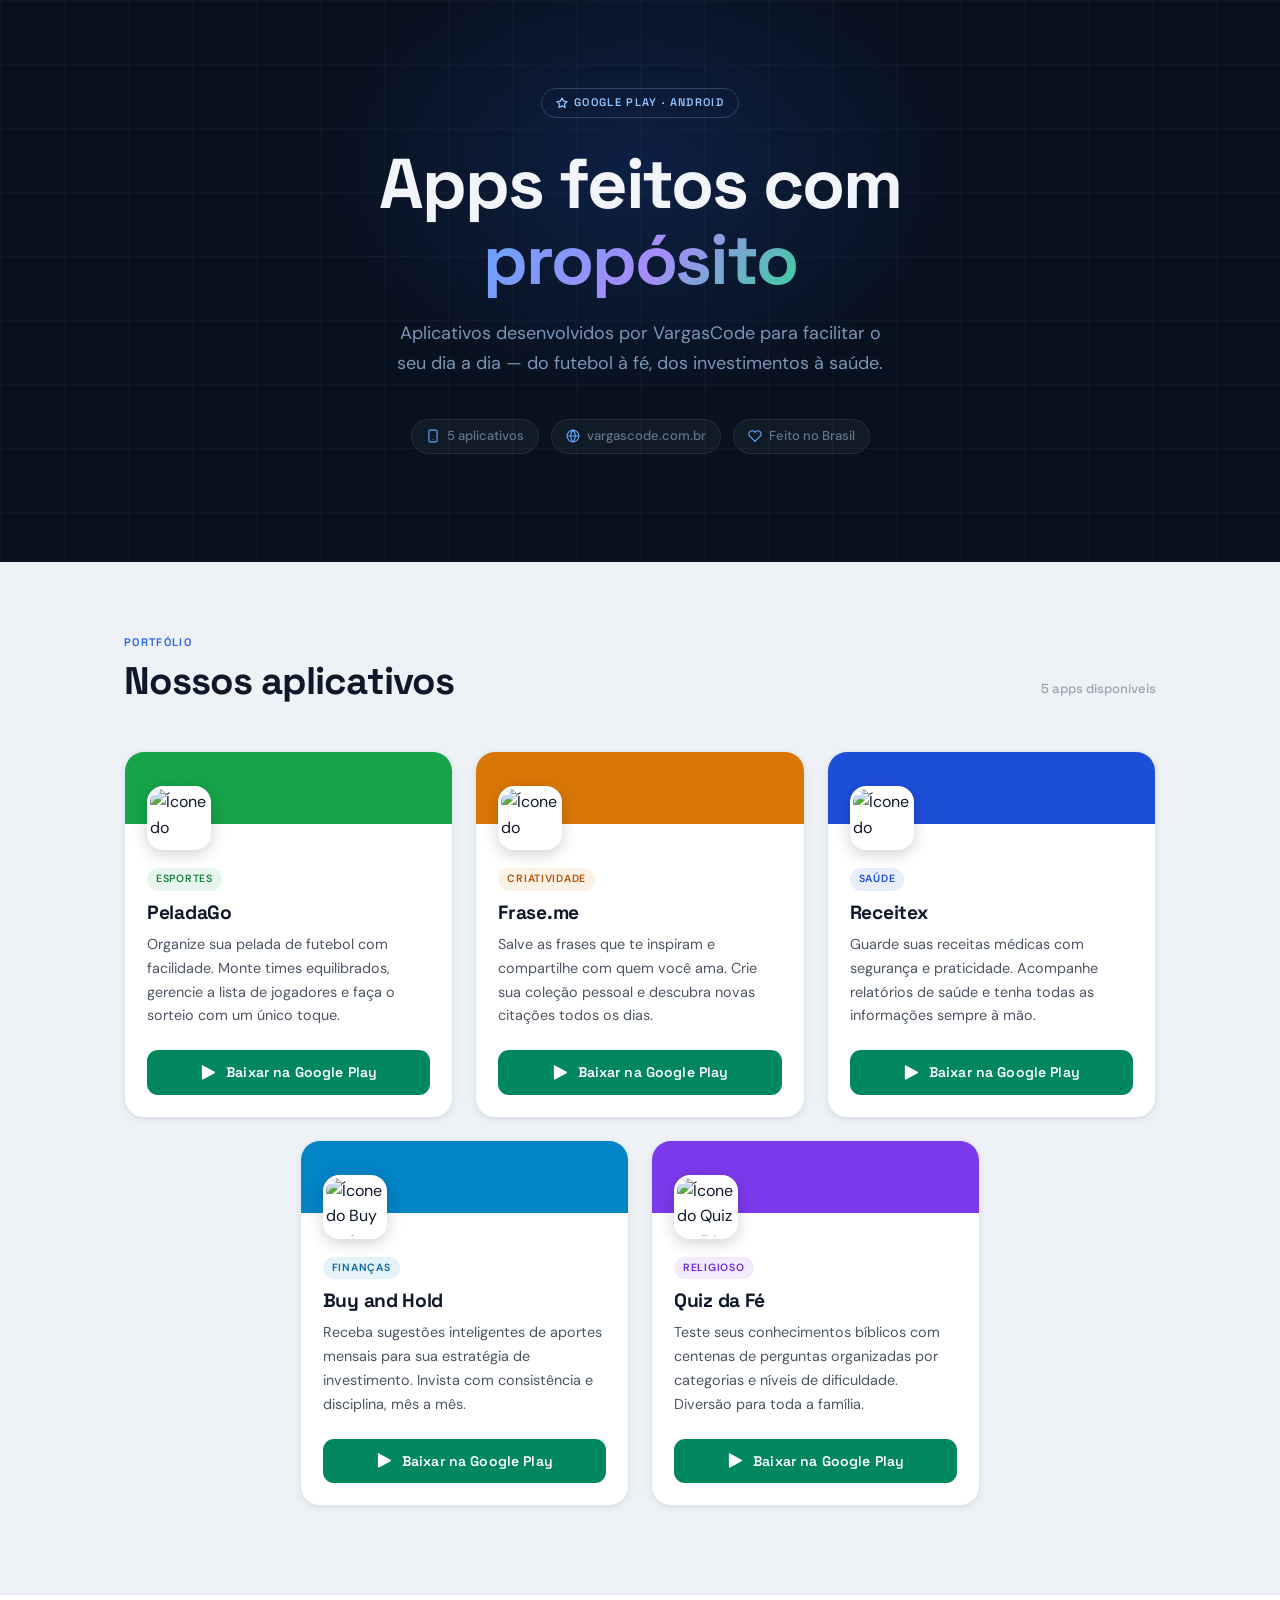
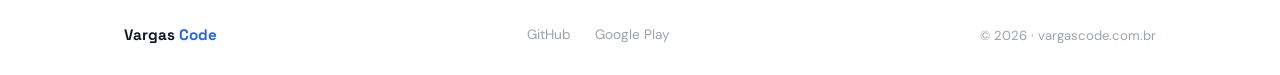
==== index.html @ 01c32068 "Add files via upload" ====
<!DOCTYPE html>
<html lang="pt-BR">
<head>
  <meta charset="UTF-8" />
  <meta name="viewport" content="width=device-width, initial-scale=1.0" />
  <meta name="description" content="Aplicativos desenvolvidos por VargasCode — PeladaGo, Frase.me, Receitex, Buy and Hold, Quiz da Fé. Baixe agora na Google Play." />
  <meta property="og:title" content="VargasCode · Apps para Android" />
  <meta property="og:description" content="Aplicativos feitos com propósito. Do futebol à fé." />
  <meta property="og:url" content="https://vargascode.com.br" />
  <title>VargasCode · Aplicativos para Android</title>

  <link rel="preconnect" href="https://fonts.googleapis.com" />
  <link rel="preconnect" href="https://fonts.gstatic.com" crossorigin />
  <link href="https://fonts.googleapis.com/css2?family=Space+Grotesk:wght@400;500;600;700&family=DM+Sans:ital,opsz,wght@0,9..40,300;0,9..40,400;0,9..40,500;1,9..40,400&display=swap" rel="stylesheet" />

  <style>
    /* ─────────────────────────────────────────
       DESIGN TOKENS
    ───────────────────────────────────────── */
    :root {
      /* Surfaces */
      --color-bg:       #EEF2F7;
      --color-surface:  #FFFFFF;
      --color-hero:     #08111F;
      --color-hero-alt: #0E1E36;

      /* Text */
      --color-text:     #0F172A;
      --color-text-2:   #4B5563;
      --color-text-3:   #9CA3AF;
      --color-hero-text:#F1F5F9;
      --color-hero-dim: #7A96B8;

      /* Brand */
      --color-accent:   #2563EB;
      --color-border:   #E2E8F0;
      --color-play:     #01875F;
      --color-play-hover:#016B4C;

      /* Per-app accents */
      --app-peladago:   #16A34A;
      --app-fraseme:    #D97706;
      --app-receitex:   #1D4ED8;
      --app-buyandhold: #0284C7;
      --app-quizdafe:   #7C3AED;

      /* Elevation */
      --shadow-sm:  0 1px 2px rgba(0,0,0,.05);
      --shadow-md:  0 2px 8px rgba(0,0,0,.06), 0 1px 2px rgba(0,0,0,.04);
      --shadow-lg:  0 8px 32px rgba(0,0,0,.10), 0 2px 8px rgba(0,0,0,.06);
      --shadow-xl:  0 16px 48px rgba(0,0,0,.14), 0 4px 12px rgba(0,0,0,.08);

      /* Layout */
      --max-width: 1080px;
      --card-radius: 20px;
    }

    /* ─────────────────────────────────────────
       RESET
    ───────────────────────────────────────── */
    *, *::before, *::after { box-sizing: border-box; margin: 0; padding: 0; }
    html { scroll-behavior: smooth; }
    img  { display: block; max-width: 100%; }
    a    { color: inherit; text-decoration: none; }
    ul   { list-style: none; }

    /* ─────────────────────────────────────────
       BASE
    ───────────────────────────────────────── */
    body {
      font-family: 'DM Sans', sans-serif;
      font-size: 16px;
      line-height: 1.6;
      background: var(--color-bg);
      color: var(--color-text);
      -webkit-font-smoothing: antialiased;
    }

    /* ─────────────────────────────────────────
       HERO
    ───────────────────────────────────────── */
    .hero {
      background: var(--color-hero);
      position: relative;
      overflow: hidden;
      padding: 88px 24px 108px;
      text-align: center;
    }

    /* Grid texture */
    .hero::before {
      content: '';
      position: absolute;
      inset: 0;
      background-image:
        linear-gradient(rgba(255,255,255,.028) 1px, transparent 1px),
        linear-gradient(90deg, rgba(255,255,255,.028) 1px, transparent 1px);
      background-size: 64px 64px;
      pointer-events: none;
    }

    /* Radial glow */
    .hero::after {
      content: '';
      position: absolute;
      top: -80px;
      left: 50%;
      transform: translateX(-50%);
      width: 700px;
      height: 500px;
      background: radial-gradient(ellipse, rgba(37,99,235,.18) 0%, transparent 65%);
      pointer-events: none;
    }

    .hero__inner {
      position: relative;
      z-index: 1;
      max-width: 680px;
      margin: 0 auto;
    }

    .hero__badge {
      display: inline-flex;
      align-items: center;
      gap: 6px;
      font-family: 'Space Grotesk', sans-serif;
      font-size: 11px;
      font-weight: 600;
      letter-spacing: .12em;
      text-transform: uppercase;
      color: #93C5FD;
      border: 1px solid rgba(147,197,253,.25);
      border-radius: 100px;
      padding: 5px 14px;
      margin-bottom: 28px;

      opacity: 0;
      animation: heroUp .55s cubic-bezier(.16,1,.3,1) .05s both;
    }

    .hero__title {
      font-family: 'Space Grotesk', sans-serif;
      font-size: clamp(2.6rem, 6vw, 4.4rem);
      font-weight: 700;
      color: var(--color-hero-text);
      line-height: 1.08;
      letter-spacing: -.03em;
      margin-bottom: 20px;

      opacity: 0;
      animation: heroUp .55s cubic-bezier(.16,1,.3,1) .15s both;
    }

    .hero__title em {
      font-style: normal;
      background: linear-gradient(130deg, #60A5FA 0%, #A78BFA 55%, #34D399 100%);
      -webkit-background-clip: text;
      -webkit-text-fill-color: transparent;
      background-clip: text;
    }

    .hero__sub {
      font-size: clamp(.95rem, 2vw, 1.125rem);
      font-weight: 400;
      color: var(--color-hero-dim);
      max-width: 500px;
      margin: 0 auto 40px;
      line-height: 1.7;

      opacity: 0;
      animation: heroUp .55s cubic-bezier(.16,1,.3,1) .25s both;
    }

    .hero__pills {
      display: flex;
      align-items: center;
      justify-content: center;
      gap: 12px;
      flex-wrap: wrap;

      opacity: 0;
      animation: heroUp .55s cubic-bezier(.16,1,.3,1) .35s both;
    }

    .hero__pill {
      display: flex;
      align-items: center;
      gap: 7px;
      font-size: 13px;
      font-weight: 500;
      color: #64748B;
      background: rgba(255,255,255,.04);
      border: 1px solid rgba(255,255,255,.08);
      border-radius: 100px;
      padding: 6px 14px;
    }

    .hero__pill svg {
      width: 14px;
      height: 14px;
      color: #60A5FA;
      flex-shrink: 0;
    }

    /* ─────────────────────────────────────────
       MAIN
    ───────────────────────────────────────── */
    .main {
      max-width: var(--max-width);
      margin: 0 auto;
      padding: 72px 24px 88px;
    }

    /* ─────────────────────────────────────────
       SECTION HEADER
    ───────────────────────────────────────── */
    .section-hd {
      display: flex;
      align-items: flex-end;
      justify-content: space-between;
      gap: 12px;
      margin-bottom: 48px;
      flex-wrap: wrap;
    }

    .section-hd__eyebrow {
      font-family: 'Space Grotesk', sans-serif;
      font-size: 11px;
      font-weight: 600;
      letter-spacing: .12em;
      text-transform: uppercase;
      color: var(--color-accent);
      margin-bottom: 8px;
    }

    .section-hd__title {
      font-family: 'Space Grotesk', sans-serif;
      font-size: clamp(1.75rem, 4vw, 2.4rem);
      font-weight: 700;
      letter-spacing: -.025em;
      color: var(--color-text);
      line-height: 1.15;
    }

    .section-hd__count {
      font-family: 'Space Grotesk', sans-serif;
      font-size: 13px;
      font-weight: 500;
      color: var(--color-text-3);
      white-space: nowrap;
      padding-bottom: 4px;
    }

    /* ─────────────────────────────────────────
       APPS GRID — 6-col trick for centered row
    ───────────────────────────────────────── */
    .apps-grid {
      display: grid;
      grid-template-columns: repeat(6, 1fr);
      gap: 22px;
    }

    .app-card {
      grid-column: span 2;
    }

    /* Center 4th and 5th cards in the second row */
    .app-card:nth-child(4) { grid-column: 2 / span 2; }
    .app-card:nth-child(5) { grid-column: 4 / span 2; }

    /* ─────────────────────────────────────────
       APP CARD
    ───────────────────────────────────────── */
    .app-card {
      background: var(--color-surface);
      border-radius: var(--card-radius);
      border: 1px solid var(--color-border);
      box-shadow: var(--shadow-md);
      overflow: hidden;
      display: flex;
      flex-direction: column;

      /* Scroll reveal — initial state */
      opacity: 0;
      transform: translateY(28px);
      transition: opacity .5s ease, transform .5s ease, box-shadow .25s ease;
    }

    .app-card.is-visible {
      opacity: 1;
      transform: translateY(0);
    }

    .app-card:hover {
      transform: translateY(-6px);
      box-shadow: var(--shadow-xl);
    }

    /* ── Card color band ── */
    .card__band {
      height: 72px;
      position: relative;
      flex-shrink: 0;
    }

    .app-card[data-app="peladago"]   .card__band { background: var(--app-peladago); }
    .app-card[data-app="fraseme"]    .card__band { background: var(--app-fraseme); }
    .app-card[data-app="receitex"]   .card__band { background: var(--app-receitex); }
    .app-card[data-app="buyandhold"] .card__band { background: var(--app-buyandhold); }
    .app-card[data-app="quizdafe"]   .card__band { background: var(--app-quizdafe); }

    /* ── Logo floating on band ── */
    .card__logo {
      position: absolute;
      bottom: -26px;
      left: 22px;
      width: 64px;
      height: 64px;
      border-radius: 16px;
      background: var(--color-surface);
      border: 3px solid var(--color-surface);
      box-shadow: 0 4px 16px rgba(0,0,0,.18);
      overflow: hidden;
    }

    .card__logo img {
      width: 100%;
      height: 100%;
      object-fit: cover;
    }

    /* ── Card body ── */
    .card__body {
      padding: 44px 22px 22px;
      display: flex;
      flex-direction: column;
      flex: 1;
    }

    /* ── Category tag ── */
    .card__tag {
      display: inline-block;
      font-size: 10.5px;
      font-weight: 600;
      letter-spacing: .07em;
      text-transform: uppercase;
      padding: 3px 9px;
      border-radius: 100px;
      margin-bottom: 10px;
      width: fit-content;
    }

    .app-card[data-app="peladago"]   .card__tag { background: rgba(22,163,74,.1);  color: #15803D; }
    .app-card[data-app="fraseme"]    .card__tag { background: rgba(217,119,6,.1);  color: #B45309; }
    .app-card[data-app="receitex"]   .card__tag { background: rgba(29,78,216,.1);  color: #1D4ED8; }
    .app-card[data-app="buyandhold"] .card__tag { background: rgba(2,132,199,.1);  color: #0369A1; }
    .app-card[data-app="quizdafe"]   .card__tag { background: rgba(124,58,237,.1); color: #6D28D9; }

    /* ── Card name ── */
    .card__name {
      font-family: 'Space Grotesk', sans-serif;
      font-size: 1.2rem;
      font-weight: 700;
      letter-spacing: -.015em;
      color: var(--color-text);
      margin-bottom: 8px;
      line-height: 1.25;
    }

    /* ── Card description ── */
    .card__desc {
      font-size: .9rem;
      color: var(--color-text-2);
      line-height: 1.65;
      flex: 1;
      margin-bottom: 22px;
    }

    /* ── Google Play button ── */
    .btn-play {
      display: inline-flex;
      align-items: center;
      justify-content: center;
      gap: 9px;
      background: var(--color-play);
      color: #fff;
      font-family: 'Space Grotesk', sans-serif;
      font-size: .875rem;
      font-weight: 600;
      letter-spacing: .01em;
      padding: 11px 18px;
      border-radius: 11px;
      border: none;
      cursor: pointer;
      transition: background .2s ease, transform .2s ease, box-shadow .2s ease;
      width: 100%;
      text-align: center;
    }

    .btn-play:hover {
      background: var(--color-play-hover);
      transform: translateY(-1px);
      box-shadow: 0 4px 14px rgba(1,135,95,.4);
    }

    .btn-play__icon {
      width: 17px;
      height: 17px;
      flex-shrink: 0;
    }

    /* ─────────────────────────────────────────
       FOOTER
    ───────────────────────────────────────── */
    .footer {
      border-top: 1px solid var(--color-border);
      background: var(--color-surface);
    }

    .footer__inner {
      max-width: var(--max-width);
      margin: 0 auto;
      padding: 28px 24px;
      display: flex;
      align-items: center;
      justify-content: space-between;
      gap: 16px;
      flex-wrap: wrap;
    }

    .footer__brand {
      font-family: 'Space Grotesk', sans-serif;
      font-size: .95rem;
      font-weight: 700;
      color: var(--color-text);
      display: flex;
      align-items: center;
      gap: 4px;
    }

    .footer__brand span { color: var(--color-accent); }

    .footer__links {
      display: flex;
      align-items: center;
      gap: 24px;
      flex-wrap: wrap;
    }

    .footer__link {
      font-size: .85rem;
      color: var(--color-text-3);
      transition: color .2s ease;
    }

    .footer__link:hover { color: var(--color-text-2); }

    .footer__copy {
      font-size: .82rem;
      color: var(--color-text-3);
    }

    /* ─────────────────────────────────────────
       ANIMATIONS
    ───────────────────────────────────────── */
    @keyframes heroUp {
      from { opacity: 0; transform: translateY(20px); }
      to   { opacity: 1; transform: translateY(0); }
    }

    /* ─────────────────────────────────────────
       RESPONSIVE
    ───────────────────────────────────────── */
    @media (max-width: 860px) {
      .apps-grid {
        grid-template-columns: repeat(2, 1fr);
      }
      .app-card,
      .app-card:nth-child(4),
      .app-card:nth-child(5) {
        grid-column: span 1;
      }
      .app-card:nth-child(5) {
        grid-column: 1 / span 2;
        max-width: calc(50% - 11px);
        justify-self: center;
      }
    }

    @media (max-width: 540px) {
      .apps-grid {
        grid-template-columns: 1fr;
      }
      .app-card,
      .app-card:nth-child(4),
      .app-card:nth-child(5) {
        grid-column: 1 / -1;
        max-width: 100%;
      }
      .hero {
        padding: 64px 20px 84px;
      }
      .section-hd {
        flex-direction: column;
        align-items: flex-start;
      }
    }

    /* ─────────────────────────────────────────
       REDUCED MOTION
    ───────────────────────────────────────── */
    @media (prefers-reduced-motion: reduce) {
      .hero__badge,
      .hero__title,
      .hero__sub,
      .hero__pills { animation: none; opacity: 1; }
      .app-card { opacity: 1; transform: none; transition: box-shadow .2s ease; }
    }
  </style>
</head>
<body>

  <!-- ═══════════════════════════════════════
       HERO
  ═══════════════════════════════════════ -->
  <header class="hero" role="banner">
    <div class="hero__inner">

      <div class="hero__badge">
        <svg width="12" height="12" viewBox="0 0 24 24" fill="none" stroke="currentColor" stroke-width="2.5" stroke-linecap="round" stroke-linejoin="round" aria-hidden="true">
          <polygon points="12 2 15.09 8.26 22 9.27 17 14.14 18.18 21.02 12 17.77 5.82 21.02 7 14.14 2 9.27 8.91 8.26 12 2"/>
        </svg>
        Google Play · Android
      </div>

      <h1 class="hero__title">
        Apps feitos com<br /><em>propósito</em>
      </h1>

      <p class="hero__sub">
        Aplicativos desenvolvidos por VargasCode para facilitar o seu dia a dia —
        do futebol à fé, dos investimentos à saúde.
      </p>

      <div class="hero__pills">
        <div class="hero__pill">
          <svg viewBox="0 0 24 24" fill="none" stroke="currentColor" stroke-width="2" stroke-linecap="round" stroke-linejoin="round" aria-hidden="true">
            <rect x="5" y="2" width="14" height="20" rx="2" ry="2"/><line x1="12" y1="18" x2="12.01" y2="18"/>
          </svg>
          5 aplicativos
        </div>
        <div class="hero__pill">
          <svg viewBox="0 0 24 24" fill="none" stroke="currentColor" stroke-width="2" stroke-linecap="round" stroke-linejoin="round" aria-hidden="true">
            <circle cx="12" cy="12" r="10"/><line x1="2" y1="12" x2="22" y2="12"/>
            <path d="M12 2a15.3 15.3 0 014 10 15.3 15.3 0 01-4 10 15.3 15.3 0 01-4-10 15.3 15.3 0 014-10z"/>
          </svg>
          vargascode.com.br
        </div>
        <div class="hero__pill">
          <svg viewBox="0 0 24 24" fill="none" stroke="currentColor" stroke-width="2" stroke-linecap="round" stroke-linejoin="round" aria-hidden="true">
            <path d="M20.84 4.61a5.5 5.5 0 00-7.78 0L12 5.67l-1.06-1.06a5.5 5.5 0 00-7.78 7.78l1.06 1.06L12 21.23l7.78-7.78 1.06-1.06a5.5 5.5 0 000-7.78z"/>
          </svg>
          Feito no Brasil
        </div>
      </div>

    </div>
  </header>

  <!-- ═══════════════════════════════════════
       MAIN CONTENT
  ═══════════════════════════════════════ -->
  <main class="main" id="apps">

    <div class="section-hd">
      <div>
        <p class="section-hd__eyebrow">Portfólio</p>
        <h2 class="section-hd__title">Nossos aplicativos</h2>
      </div>
      <span class="section-hd__count">5 apps disponíveis</span>
    </div>

    <div class="apps-grid" role="list">

      <!-- ─── PeladaGo ─── -->
      <article class="app-card" data-app="peladago" role="listitem">
        <div class="card__band" aria-hidden="true">
          <div class="card__logo">
            <img src="logos/peladago-logo.png" alt="Ícone do PeladaGo" />
          </div>
        </div>
        <div class="card__body">
          <span class="card__tag">Esportes</span>
          <h3 class="card__name">PeladaGo</h3>
          <p class="card__desc">
            Organize sua pelada de futebol com facilidade. Monte times equilibrados, gerencie a lista de jogadores e faça o sorteio com um único toque.
          </p>
          <a href="#" class="btn-play" aria-label="Baixar PeladaGo na Google Play">
            <svg class="btn-play__icon" viewBox="0 0 24 24" fill="none" aria-hidden="true">
              <path d="M4.318 2.045C3.547 1.64 2.647 2.2 2.647 3.07v17.862c0 .87.9 1.428 1.671 1.023l16.27-8.93a1.148 1.148 0 000-2.048L4.318 2.045z" fill="currentColor"/>
            </svg>
            Baixar na Google Play
          </a>
        </div>
      </article>

      <!-- ─── Frase.me ─── -->
      <article class="app-card" data-app="fraseme" role="listitem">
        <div class="card__band" aria-hidden="true">
          <div class="card__logo">
            <img src="logos/fraseme-logo.png" alt="Ícone do Frase.me" />
          </div>
        </div>
        <div class="card__body">
          <span class="card__tag">Criatividade</span>
          <h3 class="card__name">Frase.me</h3>
          <p class="card__desc">
            Salve as frases que te inspiram e compartilhe com quem você ama. Crie sua coleção pessoal e descubra novas citações todos os dias.
          </p>
          <a href="#" class="btn-play" aria-label="Baixar Frase.me na Google Play">
            <svg class="btn-play__icon" viewBox="0 0 24 24" fill="none" aria-hidden="true">
              <path d="M4.318 2.045C3.547 1.64 2.647 2.2 2.647 3.07v17.862c0 .87.9 1.428 1.671 1.023l16.27-8.93a1.148 1.148 0 000-2.048L4.318 2.045z" fill="currentColor"/>
            </svg>
            Baixar na Google Play
          </a>
        </div>
      </article>

      <!-- ─── Receitex ─── -->
      <article class="app-card" data-app="receitex" role="listitem">
        <div class="card__band" aria-hidden="true">
          <div class="card__logo">
            <img src="logos/receitex-logo.png" alt="Ícone do Receitex" />
          </div>
        </div>
        <div class="card__body">
          <span class="card__tag">Saúde</span>
          <h3 class="card__name">Receitex</h3>
          <p class="card__desc">
            Guarde suas receitas médicas com segurança e praticidade. Acompanhe relatórios de saúde e tenha todas as informações sempre à mão.
          </p>
          <a href="#" class="btn-play" aria-label="Baixar Receitex na Google Play">
            <svg class="btn-play__icon" viewBox="0 0 24 24" fill="none" aria-hidden="true">
              <path d="M4.318 2.045C3.547 1.64 2.647 2.2 2.647 3.07v17.862c0 .87.9 1.428 1.671 1.023l16.27-8.93a1.148 1.148 0 000-2.048L4.318 2.045z" fill="currentColor"/>
            </svg>
            Baixar na Google Play
          </a>
        </div>
      </article>

      <!-- ─── Buy and Hold ─── -->
      <article class="app-card" data-app="buyandhold" role="listitem">
        <div class="card__band" aria-hidden="true">
          <div class="card__logo">
            <img src="logos/buyandhold-logo.png" alt="Ícone do Buy and Hold" />
          </div>
        </div>
        <div class="card__body">
          <span class="card__tag">Finanças</span>
          <h3 class="card__name">Buy and Hold</h3>
          <p class="card__desc">
            Receba sugestões inteligentes de aportes mensais para sua estratégia de investimento. Invista com consistência e disciplina, mês a mês.
          </p>
          <a href="#" class="btn-play" aria-label="Baixar Buy and Hold na Google Play">
            <svg class="btn-play__icon" viewBox="0 0 24 24" fill="none" aria-hidden="true">
              <path d="M4.318 2.045C3.547 1.64 2.647 2.2 2.647 3.07v17.862c0 .87.9 1.428 1.671 1.023l16.27-8.93a1.148 1.148 0 000-2.048L4.318 2.045z" fill="currentColor"/>
            </svg>
            Baixar na Google Play
          </a>
        </div>
      </article>

      <!-- ─── Quiz da Fé ─── -->
      <article class="app-card" data-app="quizdafe" role="listitem">
        <div class="card__band" aria-hidden="true">
          <div class="card__logo">
            <img src="logos/quizdafe-logo.png" alt="Ícone do Quiz da Fé" />
          </div>
        </div>
        <div class="card__body">
          <span class="card__tag">Religioso</span>
          <h3 class="card__name">Quiz da Fé</h3>
          <p class="card__desc">
            Teste seus conhecimentos bíblicos com centenas de perguntas organizadas por categorias e níveis de dificuldade. Diversão para toda a família.
          </p>
          <a href="#" class="btn-play" aria-label="Baixar Quiz da Fé na Google Play">
            <svg class="btn-play__icon" viewBox="0 0 24 24" fill="none" aria-hidden="true">
              <path d="M4.318 2.045C3.547 1.64 2.647 2.2 2.647 3.07v17.862c0 .87.9 1.428 1.671 1.023l16.27-8.93a1.148 1.148 0 000-2.048L4.318 2.045z" fill="currentColor"/>
            </svg>
            Baixar na Google Play
          </a>
        </div>
      </article>

    </div>
  </main>

  <!-- ═══════════════════════════════════════
       FOOTER
  ═══════════════════════════════════════ -->
  <footer class="footer">
    <div class="footer__inner">
      <a href="https://vargascode.com.br" class="footer__brand">
        Vargas<span>Code</span>
      </a>
      <nav class="footer__links" aria-label="Links do rodapé">
        <a href="https://github.com/vargascodemail" class="footer__link" target="_blank" rel="noopener noreferrer">GitHub</a>
        <a href="https://play.google.com/store/apps/developer?id=VargasCode" class="footer__link" target="_blank" rel="noopener noreferrer">Google Play</a>
      </nav>
      <span class="footer__copy">© 2026 · vargascode.com.br</span>
    </div>
  </footer>

  <!-- ═══════════════════════════════════════
       SCROLL REVEAL SCRIPT
  ═══════════════════════════════════════ -->
  <script>
    (function () {
      var cards = Array.from(document.querySelectorAll('.app-card'));
      var stagger = [0, 80, 160, 240, 320];

      var observer = new IntersectionObserver(function (entries) {
        entries.forEach(function (entry) {
          if (!entry.isIntersecting) return;
          var idx = cards.indexOf(entry.target);
          var delay = stagger[idx] || 0;

          // Apply stagger delay for the entrance, then clear it
          entry.target.style.transitionDelay = delay + 'ms';
          entry.target.classList.add('is-visible');

          // Remove delay after animation completes so hover is instant
          setTimeout(function () {
            entry.target.style.transitionDelay = '0ms';
          }, 500 + delay);

          observer.unobserve(entry.target);
        });
      }, { threshold: 0.08 });

      cards.forEach(function (el) { observer.observe(el); });
    })();
  </script>

</body>
</html>
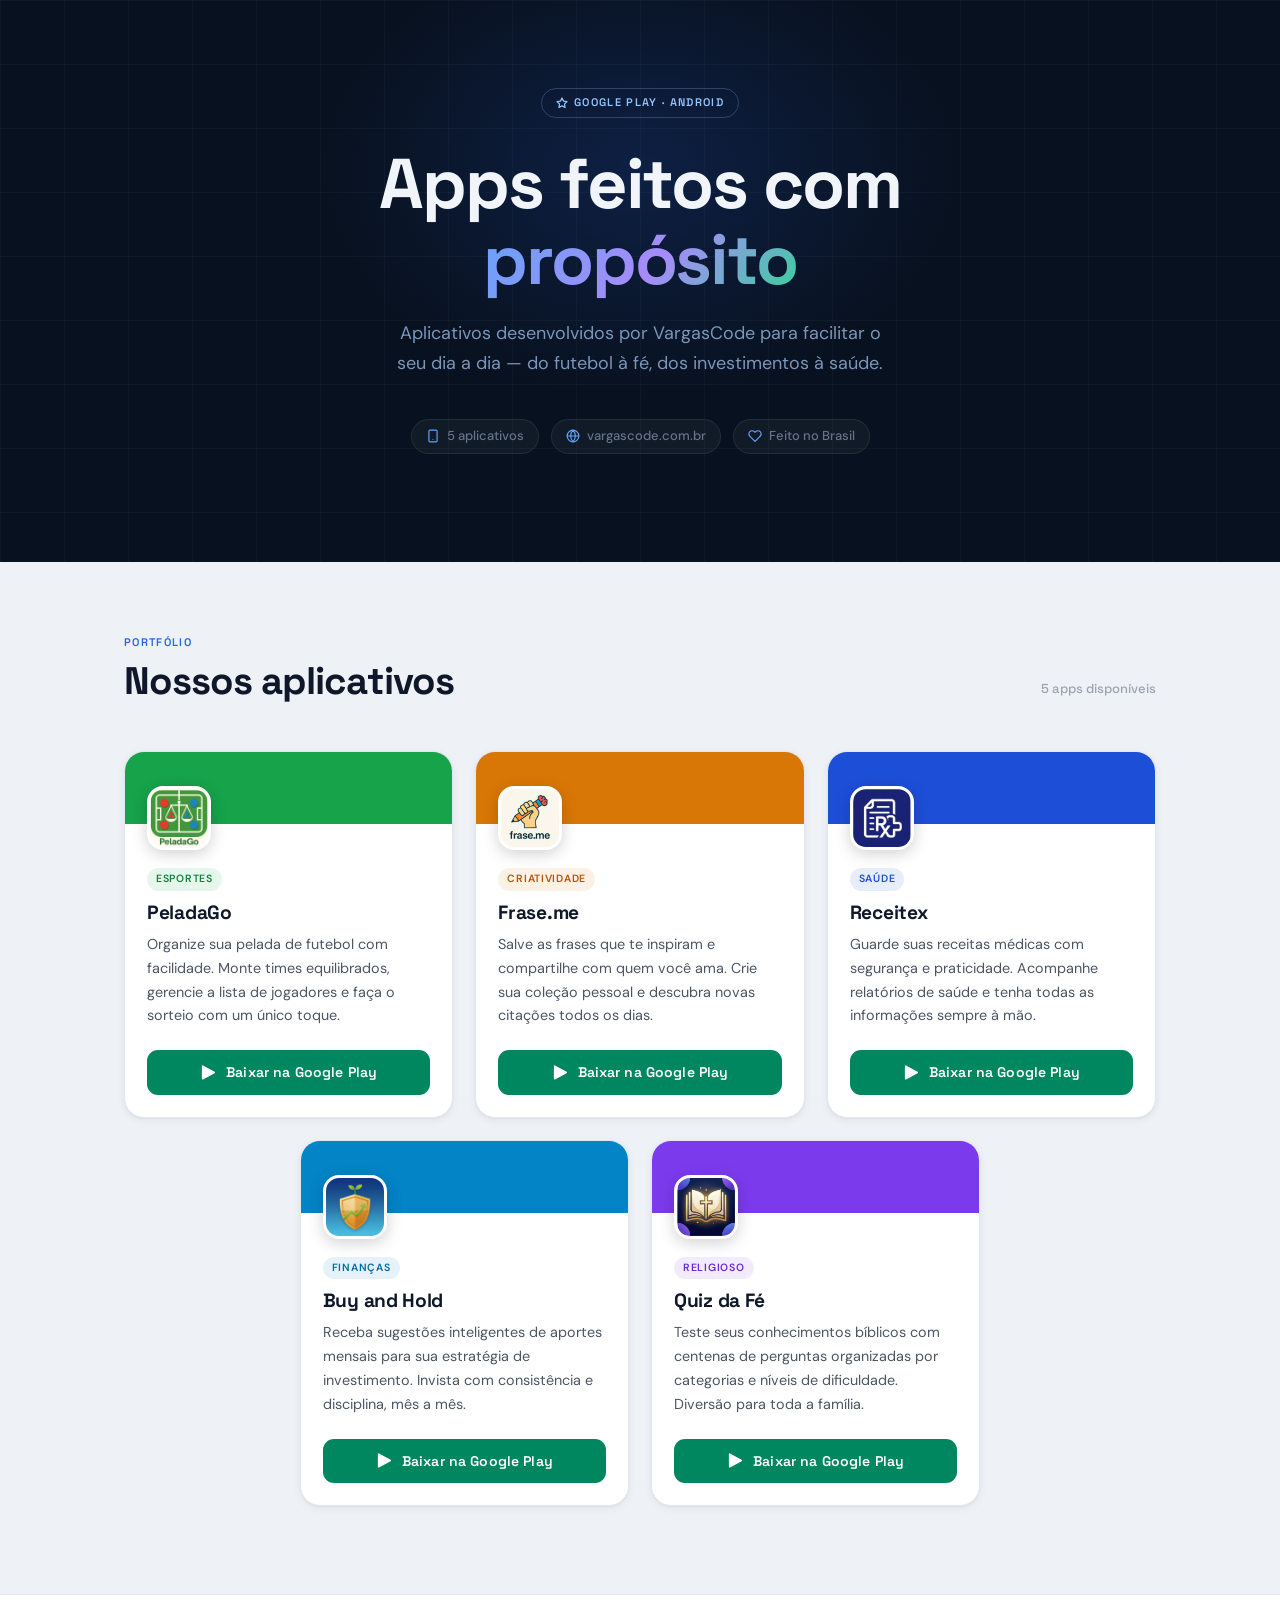
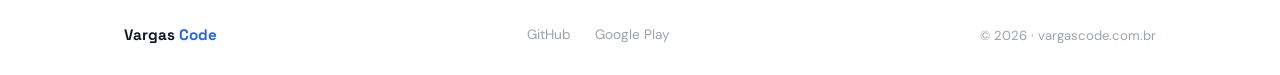
==== commit 6c3d4557: "Initial commit - landing page, privacy policies and app-ads.txt" ====
--- a/index.html
+++ b/index.html
@@ -1,746 +1,746 @@
-<!DOCTYPE html>
-<html lang="pt-BR">
-<head>
-  <meta charset="UTF-8" />
-  <meta name="viewport" content="width=device-width, initial-scale=1.0" />
-  <meta name="description" content="Aplicativos desenvolvidos por VargasCode — PeladaGo, Frase.me, Receitex, Buy and Hold, Quiz da Fé. Baixe agora na Google Play." />
-  <meta property="og:title" content="VargasCode · Apps para Android" />
-  <meta property="og:description" content="Aplicativos feitos com propósito. Do futebol à fé." />
-  <meta property="og:url" content="https://vargascode.com.br" />
-  <title>VargasCode · Aplicativos para Android</title>
-
-  <link rel="preconnect" href="https://fonts.googleapis.com" />
-  <link rel="preconnect" href="https://fonts.gstatic.com" crossorigin />
-  <link href="https://fonts.googleapis.com/css2?family=Space+Grotesk:wght@400;500;600;700&family=DM+Sans:ital,opsz,wght@0,9..40,300;0,9..40,400;0,9..40,500;1,9..40,400&display=swap" rel="stylesheet" />
-
-  <style>
-    /* ─────────────────────────────────────────
-       DESIGN TOKENS
-    ───────────────────────────────────────── */
-    :root {
-      /* Surfaces */
-      --color-bg:       #EEF2F7;
-      --color-surface:  #FFFFFF;
-      --color-hero:     #08111F;
-      --color-hero-alt: #0E1E36;
-
-      /* Text */
-      --color-text:     #0F172A;
-      --color-text-2:   #4B5563;
-      --color-text-3:   #9CA3AF;
-      --color-hero-text:#F1F5F9;
-      --color-hero-dim: #7A96B8;
-
-      /* Brand */
-      --color-accent:   #2563EB;
-      --color-border:   #E2E8F0;
-      --color-play:     #01875F;
-      --color-play-hover:#016B4C;
-
-      /* Per-app accents */
-      --app-peladago:   #16A34A;
-      --app-fraseme:    #D97706;
-      --app-receitex:   #1D4ED8;
-      --app-buyandhold: #0284C7;
-      --app-quizdafe:   #7C3AED;
-
-      /* Elevation */
-      --shadow-sm:  0 1px 2px rgba(0,0,0,.05);
-      --shadow-md:  0 2px 8px rgba(0,0,0,.06), 0 1px 2px rgba(0,0,0,.04);
-      --shadow-lg:  0 8px 32px rgba(0,0,0,.10), 0 2px 8px rgba(0,0,0,.06);
-      --shadow-xl:  0 16px 48px rgba(0,0,0,.14), 0 4px 12px rgba(0,0,0,.08);
-
-      /* Layout */
-      --max-width: 1080px;
-      --card-radius: 20px;
-    }
-
-    /* ─────────────────────────────────────────
-       RESET
-    ───────────────────────────────────────── */
-    *, *::before, *::after { box-sizing: border-box; margin: 0; padding: 0; }
-    html { scroll-behavior: smooth; }
-    img  { display: block; max-width: 100%; }
-    a    { color: inherit; text-decoration: none; }
-    ul   { list-style: none; }
-
-    /* ─────────────────────────────────────────
-       BASE
-    ───────────────────────────────────────── */
-    body {
-      font-family: 'DM Sans', sans-serif;
-      font-size: 16px;
-      line-height: 1.6;
-      background: var(--color-bg);
-      color: var(--color-text);
-      -webkit-font-smoothing: antialiased;
-    }
-
-    /* ─────────────────────────────────────────
-       HERO
-    ───────────────────────────────────────── */
-    .hero {
-      background: var(--color-hero);
-      position: relative;
-      overflow: hidden;
-      padding: 88px 24px 108px;
-      text-align: center;
-    }
-
-    /* Grid texture */
-    .hero::before {
-      content: '';
-      position: absolute;
-      inset: 0;
-      background-image:
-        linear-gradient(rgba(255,255,255,.028) 1px, transparent 1px),
-        linear-gradient(90deg, rgba(255,255,255,.028) 1px, transparent 1px);
-      background-size: 64px 64px;
-      pointer-events: none;
-    }
-
-    /* Radial glow */
-    .hero::after {
-      content: '';
-      position: absolute;
-      top: -80px;
-      left: 50%;
-      transform: translateX(-50%);
-      width: 700px;
-      height: 500px;
-      background: radial-gradient(ellipse, rgba(37,99,235,.18) 0%, transparent 65%);
-      pointer-events: none;
-    }
-
-    .hero__inner {
-      position: relative;
-      z-index: 1;
-      max-width: 680px;
-      margin: 0 auto;
-    }
-
-    .hero__badge {
-      display: inline-flex;
-      align-items: center;
-      gap: 6px;
-      font-family: 'Space Grotesk', sans-serif;
-      font-size: 11px;
-      font-weight: 600;
-      letter-spacing: .12em;
-      text-transform: uppercase;
-      color: #93C5FD;
-      border: 1px solid rgba(147,197,253,.25);
-      border-radius: 100px;
-      padding: 5px 14px;
-      margin-bottom: 28px;
-
-      opacity: 0;
-      animation: heroUp .55s cubic-bezier(.16,1,.3,1) .05s both;
-    }
-
-    .hero__title {
-      font-family: 'Space Grotesk', sans-serif;
-      font-size: clamp(2.6rem, 6vw, 4.4rem);
-      font-weight: 700;
-      color: var(--color-hero-text);
-      line-height: 1.08;
-      letter-spacing: -.03em;
-      margin-bottom: 20px;
-
-      opacity: 0;
-      animation: heroUp .55s cubic-bezier(.16,1,.3,1) .15s both;
-    }
-
-    .hero__title em {
-      font-style: normal;
-      background: linear-gradient(130deg, #60A5FA 0%, #A78BFA 55%, #34D399 100%);
-      -webkit-background-clip: text;
-      -webkit-text-fill-color: transparent;
-      background-clip: text;
-    }
-
-    .hero__sub {
-      font-size: clamp(.95rem, 2vw, 1.125rem);
-      font-weight: 400;
-      color: var(--color-hero-dim);
-      max-width: 500px;
-      margin: 0 auto 40px;
-      line-height: 1.7;
-
-      opacity: 0;
-      animation: heroUp .55s cubic-bezier(.16,1,.3,1) .25s both;
-    }
-
-    .hero__pills {
-      display: flex;
-      align-items: center;
-      justify-content: center;
-      gap: 12px;
-      flex-wrap: wrap;
-
-      opacity: 0;
-      animation: heroUp .55s cubic-bezier(.16,1,.3,1) .35s both;
-    }
-
-    .hero__pill {
-      display: flex;
-      align-items: center;
-      gap: 7px;
-      font-size: 13px;
-      font-weight: 500;
-      color: #64748B;
-      background: rgba(255,255,255,.04);
-      border: 1px solid rgba(255,255,255,.08);
-      border-radius: 100px;
-      padding: 6px 14px;
-    }
-
-    .hero__pill svg {
-      width: 14px;
-      height: 14px;
-      color: #60A5FA;
-      flex-shrink: 0;
-    }
-
-    /* ─────────────────────────────────────────
-       MAIN
-    ───────────────────────────────────────── */
-    .main {
-      max-width: var(--max-width);
-      margin: 0 auto;
-      padding: 72px 24px 88px;
-    }
-
-    /* ─────────────────────────────────────────
-       SECTION HEADER
-    ───────────────────────────────────────── */
-    .section-hd {
-      display: flex;
-      align-items: flex-end;
-      justify-content: space-between;
-      gap: 12px;
-      margin-bottom: 48px;
-      flex-wrap: wrap;
-    }
-
-    .section-hd__eyebrow {
-      font-family: 'Space Grotesk', sans-serif;
-      font-size: 11px;
-      font-weight: 600;
-      letter-spacing: .12em;
-      text-transform: uppercase;
-      color: var(--color-accent);
-      margin-bottom: 8px;
-    }
-
-    .section-hd__title {
-      font-family: 'Space Grotesk', sans-serif;
-      font-size: clamp(1.75rem, 4vw, 2.4rem);
-      font-weight: 700;
-      letter-spacing: -.025em;
-      color: var(--color-text);
-      line-height: 1.15;
-    }
-
-    .section-hd__count {
-      font-family: 'Space Grotesk', sans-serif;
-      font-size: 13px;
-      font-weight: 500;
-      color: var(--color-text-3);
-      white-space: nowrap;
-      padding-bottom: 4px;
-    }
-
-    /* ─────────────────────────────────────────
-       APPS GRID — 6-col trick for centered row
-    ───────────────────────────────────────── */
-    .apps-grid {
-      display: grid;
-      grid-template-columns: repeat(6, 1fr);
-      gap: 22px;
-    }
-
-    .app-card {
-      grid-column: span 2;
-    }
-
-    /* Center 4th and 5th cards in the second row */
-    .app-card:nth-child(4) { grid-column: 2 / span 2; }
-    .app-card:nth-child(5) { grid-column: 4 / span 2; }
-
-    /* ─────────────────────────────────────────
-       APP CARD
-    ───────────────────────────────────────── */
-    .app-card {
-      background: var(--color-surface);
-      border-radius: var(--card-radius);
-      border: 1px solid var(--color-border);
-      box-shadow: var(--shadow-md);
-      overflow: hidden;
-      display: flex;
-      flex-direction: column;
-
-      /* Scroll reveal — initial state */
-      opacity: 0;
-      transform: translateY(28px);
-      transition: opacity .5s ease, transform .5s ease, box-shadow .25s ease;
-    }
-
-    .app-card.is-visible {
-      opacity: 1;
-      transform: translateY(0);
-    }
-
-    .app-card:hover {
-      transform: translateY(-6px);
-      box-shadow: var(--shadow-xl);
-    }
-
-    /* ── Card color band ── */
-    .card__band {
-      height: 72px;
-      position: relative;
-      flex-shrink: 0;
-    }
-
-    .app-card[data-app="peladago"]   .card__band { background: var(--app-peladago); }
-    .app-card[data-app="fraseme"]    .card__band { background: var(--app-fraseme); }
-    .app-card[data-app="receitex"]   .card__band { background: var(--app-receitex); }
-    .app-card[data-app="buyandhold"] .card__band { background: var(--app-buyandhold); }
-    .app-card[data-app="quizdafe"]   .card__band { background: var(--app-quizdafe); }
-
-    /* ── Logo floating on band ── */
-    .card__logo {
-      position: absolute;
-      bottom: -26px;
-      left: 22px;
-      width: 64px;
-      height: 64px;
-      border-radius: 16px;
-      background: var(--color-surface);
-      border: 3px solid var(--color-surface);
-      box-shadow: 0 4px 16px rgba(0,0,0,.18);
-      overflow: hidden;
-    }
-
-    .card__logo img {
-      width: 100%;
-      height: 100%;
-      object-fit: cover;
-    }
-
-    /* ── Card body ── */
-    .card__body {
-      padding: 44px 22px 22px;
-      display: flex;
-      flex-direction: column;
-      flex: 1;
-    }
-
-    /* ── Category tag ── */
-    .card__tag {
-      display: inline-block;
-      font-size: 10.5px;
-      font-weight: 600;
-      letter-spacing: .07em;
-      text-transform: uppercase;
-      padding: 3px 9px;
-      border-radius: 100px;
-      margin-bottom: 10px;
-      width: fit-content;
-    }
-
-    .app-card[data-app="peladago"]   .card__tag { background: rgba(22,163,74,.1);  color: #15803D; }
-    .app-card[data-app="fraseme"]    .card__tag { background: rgba(217,119,6,.1);  color: #B45309; }
-    .app-card[data-app="receitex"]   .card__tag { background: rgba(29,78,216,.1);  color: #1D4ED8; }
-    .app-card[data-app="buyandhold"] .card__tag { background: rgba(2,132,199,.1);  color: #0369A1; }
-    .app-card[data-app="quizdafe"]   .card__tag { background: rgba(124,58,237,.1); color: #6D28D9; }
-
-    /* ── Card name ── */
-    .card__name {
-      font-family: 'Space Grotesk', sans-serif;
-      font-size: 1.2rem;
-      font-weight: 700;
-      letter-spacing: -.015em;
-      color: var(--color-text);
-      margin-bottom: 8px;
-      line-height: 1.25;
-    }
-
-    /* ── Card description ── */
-    .card__desc {
-      font-size: .9rem;
-      color: var(--color-text-2);
-      line-height: 1.65;
-      flex: 1;
-      margin-bottom: 22px;
-    }
-
-    /* ── Google Play button ── */
-    .btn-play {
-      display: inline-flex;
-      align-items: center;
-      justify-content: center;
-      gap: 9px;
-      background: var(--color-play);
-      color: #fff;
-      font-family: 'Space Grotesk', sans-serif;
-      font-size: .875rem;
-      font-weight: 600;
-      letter-spacing: .01em;
-      padding: 11px 18px;
-      border-radius: 11px;
-      border: none;
-      cursor: pointer;
-      transition: background .2s ease, transform .2s ease, box-shadow .2s ease;
-      width: 100%;
-      text-align: center;
-    }
-
-    .btn-play:hover {
-      background: var(--color-play-hover);
-      transform: translateY(-1px);
-      box-shadow: 0 4px 14px rgba(1,135,95,.4);
-    }
-
-    .btn-play__icon {
-      width: 17px;
-      height: 17px;
-      flex-shrink: 0;
-    }
-
-    /* ─────────────────────────────────────────
-       FOOTER
-    ───────────────────────────────────────── */
-    .footer {
-      border-top: 1px solid var(--color-border);
-      background: var(--color-surface);
-    }
-
-    .footer__inner {
-      max-width: var(--max-width);
-      margin: 0 auto;
-      padding: 28px 24px;
-      display: flex;
-      align-items: center;
-      justify-content: space-between;
-      gap: 16px;
-      flex-wrap: wrap;
-    }
-
-    .footer__brand {
-      font-family: 'Space Grotesk', sans-serif;
-      font-size: .95rem;
-      font-weight: 700;
-      color: var(--color-text);
-      display: flex;
-      align-items: center;
-      gap: 4px;
-    }
-
-    .footer__brand span { color: var(--color-accent); }
-
-    .footer__links {
-      display: flex;
-      align-items: center;
-      gap: 24px;
-      flex-wrap: wrap;
-    }
-
-    .footer__link {
-      font-size: .85rem;
-      color: var(--color-text-3);
-      transition: color .2s ease;
-    }
-
-    .footer__link:hover { color: var(--color-text-2); }
-
-    .footer__copy {
-      font-size: .82rem;
-      color: var(--color-text-3);
-    }
-
-    /* ─────────────────────────────────────────
-       ANIMATIONS
-    ───────────────────────────────────────── */
-    @keyframes heroUp {
-      from { opacity: 0; transform: translateY(20px); }
-      to   { opacity: 1; transform: translateY(0); }
-    }
-
-    /* ─────────────────────────────────────────
-       RESPONSIVE
-    ───────────────────────────────────────── */
-    @media (max-width: 860px) {
-      .apps-grid {
-        grid-template-columns: repeat(2, 1fr);
-      }
-      .app-card,
-      .app-card:nth-child(4),
-      .app-card:nth-child(5) {
-        grid-column: span 1;
-      }
-      .app-card:nth-child(5) {
-        grid-column: 1 / span 2;
-        max-width: calc(50% - 11px);
-        justify-self: center;
-      }
-    }
-
-    @media (max-width: 540px) {
-      .apps-grid {
-        grid-template-columns: 1fr;
-      }
-      .app-card,
-      .app-card:nth-child(4),
-      .app-card:nth-child(5) {
-        grid-column: 1 / -1;
-        max-width: 100%;
-      }
-      .hero {
-        padding: 64px 20px 84px;
-      }
-      .section-hd {
-        flex-direction: column;
-        align-items: flex-start;
-      }
-    }
-
-    /* ─────────────────────────────────────────
-       REDUCED MOTION
-    ───────────────────────────────────────── */
-    @media (prefers-reduced-motion: reduce) {
-      .hero__badge,
-      .hero__title,
-      .hero__sub,
-      .hero__pills { animation: none; opacity: 1; }
-      .app-card { opacity: 1; transform: none; transition: box-shadow .2s ease; }
-    }
-  </style>
-</head>
-<body>
-
-  <!-- ═══════════════════════════════════════
-       HERO
-  ═══════════════════════════════════════ -->
-  <header class="hero" role="banner">
-    <div class="hero__inner">
-
-      <div class="hero__badge">
-        <svg width="12" height="12" viewBox="0 0 24 24" fill="none" stroke="currentColor" stroke-width="2.5" stroke-linecap="round" stroke-linejoin="round" aria-hidden="true">
-          <polygon points="12 2 15.09 8.26 22 9.27 17 14.14 18.18 21.02 12 17.77 5.82 21.02 7 14.14 2 9.27 8.91 8.26 12 2"/>
-        </svg>
-        Google Play · Android
-      </div>
-
-      <h1 class="hero__title">
-        Apps feitos com<br /><em>propósito</em>
-      </h1>
-
-      <p class="hero__sub">
-        Aplicativos desenvolvidos por VargasCode para facilitar o seu dia a dia —
-        do futebol à fé, dos investimentos à saúde.
-      </p>
-
-      <div class="hero__pills">
-        <div class="hero__pill">
-          <svg viewBox="0 0 24 24" fill="none" stroke="currentColor" stroke-width="2" stroke-linecap="round" stroke-linejoin="round" aria-hidden="true">
-            <rect x="5" y="2" width="14" height="20" rx="2" ry="2"/><line x1="12" y1="18" x2="12.01" y2="18"/>
-          </svg>
-          5 aplicativos
-        </div>
-        <div class="hero__pill">
-          <svg viewBox="0 0 24 24" fill="none" stroke="currentColor" stroke-width="2" stroke-linecap="round" stroke-linejoin="round" aria-hidden="true">
-            <circle cx="12" cy="12" r="10"/><line x1="2" y1="12" x2="22" y2="12"/>
-            <path d="M12 2a15.3 15.3 0 014 10 15.3 15.3 0 01-4 10 15.3 15.3 0 01-4-10 15.3 15.3 0 014-10z"/>
-          </svg>
-          vargascode.com.br
-        </div>
-        <div class="hero__pill">
-          <svg viewBox="0 0 24 24" fill="none" stroke="currentColor" stroke-width="2" stroke-linecap="round" stroke-linejoin="round" aria-hidden="true">
-            <path d="M20.84 4.61a5.5 5.5 0 00-7.78 0L12 5.67l-1.06-1.06a5.5 5.5 0 00-7.78 7.78l1.06 1.06L12 21.23l7.78-7.78 1.06-1.06a5.5 5.5 0 000-7.78z"/>
-          </svg>
-          Feito no Brasil
-        </div>
-      </div>
-
-    </div>
-  </header>
-
-  <!-- ═══════════════════════════════════════
-       MAIN CONTENT
-  ═══════════════════════════════════════ -->
-  <main class="main" id="apps">
-
-    <div class="section-hd">
-      <div>
-        <p class="section-hd__eyebrow">Portfólio</p>
-        <h2 class="section-hd__title">Nossos aplicativos</h2>
-      </div>
-      <span class="section-hd__count">5 apps disponíveis</span>
-    </div>
-
-    <div class="apps-grid" role="list">
-
-      <!-- ─── PeladaGo ─── -->
-      <article class="app-card" data-app="peladago" role="listitem">
-        <div class="card__band" aria-hidden="true">
-          <div class="card__logo">
-            <img src="logos/peladago-logo.png" alt="Ícone do PeladaGo" />
-          </div>
-        </div>
-        <div class="card__body">
-          <span class="card__tag">Esportes</span>
-          <h3 class="card__name">PeladaGo</h3>
-          <p class="card__desc">
-            Organize sua pelada de futebol com facilidade. Monte times equilibrados, gerencie a lista de jogadores e faça o sorteio com um único toque.
-          </p>
-          <a href="#" class="btn-play" aria-label="Baixar PeladaGo na Google Play">
-            <svg class="btn-play__icon" viewBox="0 0 24 24" fill="none" aria-hidden="true">
-              <path d="M4.318 2.045C3.547 1.64 2.647 2.2 2.647 3.07v17.862c0 .87.9 1.428 1.671 1.023l16.27-8.93a1.148 1.148 0 000-2.048L4.318 2.045z" fill="currentColor"/>
-            </svg>
-            Baixar na Google Play
-          </a>
-        </div>
-      </article>
-
-      <!-- ─── Frase.me ─── -->
-      <article class="app-card" data-app="fraseme" role="listitem">
-        <div class="card__band" aria-hidden="true">
-          <div class="card__logo">
-            <img src="logos/fraseme-logo.png" alt="Ícone do Frase.me" />
-          </div>
-        </div>
-        <div class="card__body">
-          <span class="card__tag">Criatividade</span>
-          <h3 class="card__name">Frase.me</h3>
-          <p class="card__desc">
-            Salve as frases que te inspiram e compartilhe com quem você ama. Crie sua coleção pessoal e descubra novas citações todos os dias.
-          </p>
-          <a href="#" class="btn-play" aria-label="Baixar Frase.me na Google Play">
-            <svg class="btn-play__icon" viewBox="0 0 24 24" fill="none" aria-hidden="true">
-              <path d="M4.318 2.045C3.547 1.64 2.647 2.2 2.647 3.07v17.862c0 .87.9 1.428 1.671 1.023l16.27-8.93a1.148 1.148 0 000-2.048L4.318 2.045z" fill="currentColor"/>
-            </svg>
-            Baixar na Google Play
-          </a>
-        </div>
-      </article>
-
-      <!-- ─── Receitex ─── -->
-      <article class="app-card" data-app="receitex" role="listitem">
-        <div class="card__band" aria-hidden="true">
-          <div class="card__logo">
-            <img src="logos/receitex-logo.png" alt="Ícone do Receitex" />
-          </div>
-        </div>
-        <div class="card__body">
-          <span class="card__tag">Saúde</span>
-          <h3 class="card__name">Receitex</h3>
-          <p class="card__desc">
-            Guarde suas receitas médicas com segurança e praticidade. Acompanhe relatórios de saúde e tenha todas as informações sempre à mão.
-          </p>
-          <a href="#" class="btn-play" aria-label="Baixar Receitex na Google Play">
-            <svg class="btn-play__icon" viewBox="0 0 24 24" fill="none" aria-hidden="true">
-              <path d="M4.318 2.045C3.547 1.64 2.647 2.2 2.647 3.07v17.862c0 .87.9 1.428 1.671 1.023l16.27-8.93a1.148 1.148 0 000-2.048L4.318 2.045z" fill="currentColor"/>
-            </svg>
-            Baixar na Google Play
-          </a>
-        </div>
-      </article>
-
-      <!-- ─── Buy and Hold ─── -->
-      <article class="app-card" data-app="buyandhold" role="listitem">
-        <div class="card__band" aria-hidden="true">
-          <div class="card__logo">
-            <img src="logos/buyandhold-logo.png" alt="Ícone do Buy and Hold" />
-          </div>
-        </div>
-        <div class="card__body">
-          <span class="card__tag">Finanças</span>
-          <h3 class="card__name">Buy and Hold</h3>
-          <p class="card__desc">
-            Receba sugestões inteligentes de aportes mensais para sua estratégia de investimento. Invista com consistência e disciplina, mês a mês.
-          </p>
-          <a href="#" class="btn-play" aria-label="Baixar Buy and Hold na Google Play">
-            <svg class="btn-play__icon" viewBox="0 0 24 24" fill="none" aria-hidden="true">
-              <path d="M4.318 2.045C3.547 1.64 2.647 2.2 2.647 3.07v17.862c0 .87.9 1.428 1.671 1.023l16.27-8.93a1.148 1.148 0 000-2.048L4.318 2.045z" fill="currentColor"/>
-            </svg>
-            Baixar na Google Play
-          </a>
-        </div>
-      </article>
-
-      <!-- ─── Quiz da Fé ─── -->
-      <article class="app-card" data-app="quizdafe" role="listitem">
-        <div class="card__band" aria-hidden="true">
-          <div class="card__logo">
-            <img src="logos/quizdafe-logo.png" alt="Ícone do Quiz da Fé" />
-          </div>
-        </div>
-        <div class="card__body">
-          <span class="card__tag">Religioso</span>
-          <h3 class="card__name">Quiz da Fé</h3>
-          <p class="card__desc">
-            Teste seus conhecimentos bíblicos com centenas de perguntas organizadas por categorias e níveis de dificuldade. Diversão para toda a família.
-          </p>
-          <a href="#" class="btn-play" aria-label="Baixar Quiz da Fé na Google Play">
-            <svg class="btn-play__icon" viewBox="0 0 24 24" fill="none" aria-hidden="true">
-              <path d="M4.318 2.045C3.547 1.64 2.647 2.2 2.647 3.07v17.862c0 .87.9 1.428 1.671 1.023l16.27-8.93a1.148 1.148 0 000-2.048L4.318 2.045z" fill="currentColor"/>
-            </svg>
-            Baixar na Google Play
-          </a>
-        </div>
-      </article>
-
-    </div>
-  </main>
-
-  <!-- ═══════════════════════════════════════
-       FOOTER
-  ═══════════════════════════════════════ -->
-  <footer class="footer">
-    <div class="footer__inner">
-      <a href="https://vargascode.com.br" class="footer__brand">
-        Vargas<span>Code</span>
-      </a>
-      <nav class="footer__links" aria-label="Links do rodapé">
-        <a href="https://github.com/vargascodemail" class="footer__link" target="_blank" rel="noopener noreferrer">GitHub</a>
-        <a href="https://play.google.com/store/apps/developer?id=VargasCode" class="footer__link" target="_blank" rel="noopener noreferrer">Google Play</a>
-      </nav>
-      <span class="footer__copy">© 2026 · vargascode.com.br</span>
-    </div>
-  </footer>
-
-  <!-- ═══════════════════════════════════════
-       SCROLL REVEAL SCRIPT
-  ═══════════════════════════════════════ -->
-  <script>
-    (function () {
-      var cards = Array.from(document.querySelectorAll('.app-card'));
-      var stagger = [0, 80, 160, 240, 320];
-
-      var observer = new IntersectionObserver(function (entries) {
-        entries.forEach(function (entry) {
-          if (!entry.isIntersecting) return;
-          var idx = cards.indexOf(entry.target);
-          var delay = stagger[idx] || 0;
-
-          // Apply stagger delay for the entrance, then clear it
-          entry.target.style.transitionDelay = delay + 'ms';
-          entry.target.classList.add('is-visible');
-
-          // Remove delay after animation completes so hover is instant
-          setTimeout(function () {
-            entry.target.style.transitionDelay = '0ms';
-          }, 500 + delay);
-
-          observer.unobserve(entry.target);
-        });
-      }, { threshold: 0.08 });
-
-      cards.forEach(function (el) { observer.observe(el); });
-    })();
-  </script>
-
-</body>
-</html>
+<!DOCTYPE html>
+<html lang="pt-BR">
+<head>
+  <meta charset="UTF-8" />
+  <meta name="viewport" content="width=device-width, initial-scale=1.0" />
+  <meta name="description" content="Aplicativos desenvolvidos por VargasCode — PeladaGo, Frase.me, Receitex, Buy and Hold, Quiz da Fé. Baixe agora na Google Play." />
+  <meta property="og:title" content="VargasCode · Apps para Android" />
+  <meta property="og:description" content="Aplicativos feitos com propósito. Do futebol à fé." />
+  <meta property="og:url" content="https://vargascode.com.br" />
+  <title>VargasCode · Aplicativos para Android</title>
+
+  <link rel="preconnect" href="https://fonts.googleapis.com" />
+  <link rel="preconnect" href="https://fonts.gstatic.com" crossorigin />
+  <link href="https://fonts.googleapis.com/css2?family=Space+Grotesk:wght@400;500;600;700&family=DM+Sans:ital,opsz,wght@0,9..40,300;0,9..40,400;0,9..40,500;1,9..40,400&display=swap" rel="stylesheet" />
+
+  <style>
+    /* ─────────────────────────────────────────
+       DESIGN TOKENS
+    ───────────────────────────────────────── */
+    :root {
+      /* Surfaces */
+      --color-bg:       #EEF2F7;
+      --color-surface:  #FFFFFF;
+      --color-hero:     #08111F;
+      --color-hero-alt: #0E1E36;
+
+      /* Text */
+      --color-text:     #0F172A;
+      --color-text-2:   #4B5563;
+      --color-text-3:   #9CA3AF;
+      --color-hero-text:#F1F5F9;
+      --color-hero-dim: #7A96B8;
+
+      /* Brand */
+      --color-accent:   #2563EB;
+      --color-border:   #E2E8F0;
+      --color-play:     #01875F;
+      --color-play-hover:#016B4C;
+
+      /* Per-app accents */
+      --app-peladago:   #16A34A;
+      --app-fraseme:    #D97706;
+      --app-receitex:   #1D4ED8;
+      --app-buyandhold: #0284C7;
+      --app-quizdafe:   #7C3AED;
+
+      /* Elevation */
+      --shadow-sm:  0 1px 2px rgba(0,0,0,.05);
+      --shadow-md:  0 2px 8px rgba(0,0,0,.06), 0 1px 2px rgba(0,0,0,.04);
+      --shadow-lg:  0 8px 32px rgba(0,0,0,.10), 0 2px 8px rgba(0,0,0,.06);
+      --shadow-xl:  0 16px 48px rgba(0,0,0,.14), 0 4px 12px rgba(0,0,0,.08);
+
+      /* Layout */
+      --max-width: 1080px;
+      --card-radius: 20px;
+    }
+
+    /* ─────────────────────────────────────────
+       RESET
+    ───────────────────────────────────────── */
+    *, *::before, *::after { box-sizing: border-box; margin: 0; padding: 0; }
+    html { scroll-behavior: smooth; }
+    img  { display: block; max-width: 100%; }
+    a    { color: inherit; text-decoration: none; }
+    ul   { list-style: none; }
+
+    /* ─────────────────────────────────────────
+       BASE
+    ───────────────────────────────────────── */
+    body {
+      font-family: 'DM Sans', sans-serif;
+      font-size: 16px;
+      line-height: 1.6;
+      background: var(--color-bg);
+      color: var(--color-text);
+      -webkit-font-smoothing: antialiased;
+    }
+
+    /* ─────────────────────────────────────────
+       HERO
+    ───────────────────────────────────────── */
+    .hero {
+      background: var(--color-hero);
+      position: relative;
+      overflow: hidden;
+      padding: 88px 24px 108px;
+      text-align: center;
+    }
+
+    /* Grid texture */
+    .hero::before {
+      content: '';
+      position: absolute;
+      inset: 0;
+      background-image:
+        linear-gradient(rgba(255,255,255,.028) 1px, transparent 1px),
+        linear-gradient(90deg, rgba(255,255,255,.028) 1px, transparent 1px);
+      background-size: 64px 64px;
+      pointer-events: none;
+    }
+
+    /* Radial glow */
+    .hero::after {
+      content: '';
+      position: absolute;
+      top: -80px;
+      left: 50%;
+      transform: translateX(-50%);
+      width: 700px;
+      height: 500px;
+      background: radial-gradient(ellipse, rgba(37,99,235,.18) 0%, transparent 65%);
+      pointer-events: none;
+    }
+
+    .hero__inner {
+      position: relative;
+      z-index: 1;
+      max-width: 680px;
+      margin: 0 auto;
+    }
+
+    .hero__badge {
+      display: inline-flex;
+      align-items: center;
+      gap: 6px;
+      font-family: 'Space Grotesk', sans-serif;
+      font-size: 11px;
+      font-weight: 600;
+      letter-spacing: .12em;
+      text-transform: uppercase;
+      color: #93C5FD;
+      border: 1px solid rgba(147,197,253,.25);
+      border-radius: 100px;
+      padding: 5px 14px;
+      margin-bottom: 28px;
+
+      opacity: 0;
+      animation: heroUp .55s cubic-bezier(.16,1,.3,1) .05s both;
+    }
+
+    .hero__title {
+      font-family: 'Space Grotesk', sans-serif;
+      font-size: clamp(2.6rem, 6vw, 4.4rem);
+      font-weight: 700;
+      color: var(--color-hero-text);
+      line-height: 1.08;
+      letter-spacing: -.03em;
+      margin-bottom: 20px;
+
+      opacity: 0;
+      animation: heroUp .55s cubic-bezier(.16,1,.3,1) .15s both;
+    }
+
+    .hero__title em {
+      font-style: normal;
+      background: linear-gradient(130deg, #60A5FA 0%, #A78BFA 55%, #34D399 100%);
+      -webkit-background-clip: text;
+      -webkit-text-fill-color: transparent;
+      background-clip: text;
+    }
+
+    .hero__sub {
+      font-size: clamp(.95rem, 2vw, 1.125rem);
+      font-weight: 400;
+      color: var(--color-hero-dim);
+      max-width: 500px;
+      margin: 0 auto 40px;
+      line-height: 1.7;
+
+      opacity: 0;
+      animation: heroUp .55s cubic-bezier(.16,1,.3,1) .25s both;
+    }
+
+    .hero__pills {
+      display: flex;
+      align-items: center;
+      justify-content: center;
+      gap: 12px;
+      flex-wrap: wrap;
+
+      opacity: 0;
+      animation: heroUp .55s cubic-bezier(.16,1,.3,1) .35s both;
+    }
+
+    .hero__pill {
+      display: flex;
+      align-items: center;
+      gap: 7px;
+      font-size: 13px;
+      font-weight: 500;
+      color: #64748B;
+      background: rgba(255,255,255,.04);
+      border: 1px solid rgba(255,255,255,.08);
+      border-radius: 100px;
+      padding: 6px 14px;
+    }
+
+    .hero__pill svg {
+      width: 14px;
+      height: 14px;
+      color: #60A5FA;
+      flex-shrink: 0;
+    }
+
+    /* ─────────────────────────────────────────
+       MAIN
+    ───────────────────────────────────────── */
+    .main {
+      max-width: var(--max-width);
+      margin: 0 auto;
+      padding: 72px 24px 88px;
+    }
+
+    /* ─────────────────────────────────────────
+       SECTION HEADER
+    ───────────────────────────────────────── */
+    .section-hd {
+      display: flex;
+      align-items: flex-end;
+      justify-content: space-between;
+      gap: 12px;
+      margin-bottom: 48px;
+      flex-wrap: wrap;
+    }
+
+    .section-hd__eyebrow {
+      font-family: 'Space Grotesk', sans-serif;
+      font-size: 11px;
+      font-weight: 600;
+      letter-spacing: .12em;
+      text-transform: uppercase;
+      color: var(--color-accent);
+      margin-bottom: 8px;
+    }
+
+    .section-hd__title {
+      font-family: 'Space Grotesk', sans-serif;
+      font-size: clamp(1.75rem, 4vw, 2.4rem);
+      font-weight: 700;
+      letter-spacing: -.025em;
+      color: var(--color-text);
+      line-height: 1.15;
+    }
+
+    .section-hd__count {
+      font-family: 'Space Grotesk', sans-serif;
+      font-size: 13px;
+      font-weight: 500;
+      color: var(--color-text-3);
+      white-space: nowrap;
+      padding-bottom: 4px;
+    }
+
+    /* ─────────────────────────────────────────
+       APPS GRID — 6-col trick for centered row
+    ───────────────────────────────────────── */
+    .apps-grid {
+      display: grid;
+      grid-template-columns: repeat(6, 1fr);
+      gap: 22px;
+    }
+
+    .app-card {
+      grid-column: span 2;
+    }
+
+    /* Center 4th and 5th cards in the second row */
+    .app-card:nth-child(4) { grid-column: 2 / span 2; }
+    .app-card:nth-child(5) { grid-column: 4 / span 2; }
+
+    /* ─────────────────────────────────────────
+       APP CARD
+    ───────────────────────────────────────── */
+    .app-card {
+      background: var(--color-surface);
+      border-radius: var(--card-radius);
+      border: 1px solid var(--color-border);
+      box-shadow: var(--shadow-md);
+      overflow: hidden;
+      display: flex;
+      flex-direction: column;
+
+      /* Scroll reveal — initial state */
+      opacity: 0;
+      transform: translateY(28px);
+      transition: opacity .5s ease, transform .5s ease, box-shadow .25s ease;
+    }
+
+    .app-card.is-visible {
+      opacity: 1;
+      transform: translateY(0);
+    }
+
+    .app-card:hover {
+      transform: translateY(-6px);
+      box-shadow: var(--shadow-xl);
+    }
+
+    /* ── Card color band ── */
+    .card__band {
+      height: 72px;
+      position: relative;
+      flex-shrink: 0;
+    }
+
+    .app-card[data-app="peladago"]   .card__band { background: var(--app-peladago); }
+    .app-card[data-app="fraseme"]    .card__band { background: var(--app-fraseme); }
+    .app-card[data-app="receitex"]   .card__band { background: var(--app-receitex); }
+    .app-card[data-app="buyandhold"] .card__band { background: var(--app-buyandhold); }
+    .app-card[data-app="quizdafe"]   .card__band { background: var(--app-quizdafe); }
+
+    /* ── Logo floating on band ── */
+    .card__logo {
+      position: absolute;
+      bottom: -26px;
+      left: 22px;
+      width: 64px;
+      height: 64px;
+      border-radius: 16px;
+      background: var(--color-surface);
+      border: 3px solid var(--color-surface);
+      box-shadow: 0 4px 16px rgba(0,0,0,.18);
+      overflow: hidden;
+    }
+
+    .card__logo img {
+      width: 100%;
+      height: 100%;
+      object-fit: cover;
+    }
+
+    /* ── Card body ── */
+    .card__body {
+      padding: 44px 22px 22px;
+      display: flex;
+      flex-direction: column;
+      flex: 1;
+    }
+
+    /* ── Category tag ── */
+    .card__tag {
+      display: inline-block;
+      font-size: 10.5px;
+      font-weight: 600;
+      letter-spacing: .07em;
+      text-transform: uppercase;
+      padding: 3px 9px;
+      border-radius: 100px;
+      margin-bottom: 10px;
+      width: fit-content;
+    }
+
+    .app-card[data-app="peladago"]   .card__tag { background: rgba(22,163,74,.1);  color: #15803D; }
+    .app-card[data-app="fraseme"]    .card__tag { background: rgba(217,119,6,.1);  color: #B45309; }
+    .app-card[data-app="receitex"]   .card__tag { background: rgba(29,78,216,.1);  color: #1D4ED8; }
+    .app-card[data-app="buyandhold"] .card__tag { background: rgba(2,132,199,.1);  color: #0369A1; }
+    .app-card[data-app="quizdafe"]   .card__tag { background: rgba(124,58,237,.1); color: #6D28D9; }
+
+    /* ── Card name ── */
+    .card__name {
+      font-family: 'Space Grotesk', sans-serif;
+      font-size: 1.2rem;
+      font-weight: 700;
+      letter-spacing: -.015em;
+      color: var(--color-text);
+      margin-bottom: 8px;
+      line-height: 1.25;
+    }
+
+    /* ── Card description ── */
+    .card__desc {
+      font-size: .9rem;
+      color: var(--color-text-2);
+      line-height: 1.65;
+      flex: 1;
+      margin-bottom: 22px;
+    }
+
+    /* ── Google Play button ── */
+    .btn-play {
+      display: inline-flex;
+      align-items: center;
+      justify-content: center;
+      gap: 9px;
+      background: var(--color-play);
+      color: #fff;
+      font-family: 'Space Grotesk', sans-serif;
+      font-size: .875rem;
+      font-weight: 600;
+      letter-spacing: .01em;
+      padding: 11px 18px;
+      border-radius: 11px;
+      border: none;
+      cursor: pointer;
+      transition: background .2s ease, transform .2s ease, box-shadow .2s ease;
+      width: 100%;
+      text-align: center;
+    }
+
+    .btn-play:hover {
+      background: var(--color-play-hover);
+      transform: translateY(-1px);
+      box-shadow: 0 4px 14px rgba(1,135,95,.4);
+    }
+
+    .btn-play__icon {
+      width: 17px;
+      height: 17px;
+      flex-shrink: 0;
+    }
+
+    /* ─────────────────────────────────────────
+       FOOTER
+    ───────────────────────────────────────── */
+    .footer {
+      border-top: 1px solid var(--color-border);
+      background: var(--color-surface);
+    }
+
+    .footer__inner {
+      max-width: var(--max-width);
+      margin: 0 auto;
+      padding: 28px 24px;
+      display: flex;
+      align-items: center;
+      justify-content: space-between;
+      gap: 16px;
+      flex-wrap: wrap;
+    }
+
+    .footer__brand {
+      font-family: 'Space Grotesk', sans-serif;
+      font-size: .95rem;
+      font-weight: 700;
+      color: var(--color-text);
+      display: flex;
+      align-items: center;
+      gap: 4px;
+    }
+
+    .footer__brand span { color: var(--color-accent); }
+
+    .footer__links {
+      display: flex;
+      align-items: center;
+      gap: 24px;
+      flex-wrap: wrap;
+    }
+
+    .footer__link {
+      font-size: .85rem;
+      color: var(--color-text-3);
+      transition: color .2s ease;
+    }
+
+    .footer__link:hover { color: var(--color-text-2); }
+
+    .footer__copy {
+      font-size: .82rem;
+      color: var(--color-text-3);
+    }
+
+    /* ─────────────────────────────────────────
+       ANIMATIONS
+    ───────────────────────────────────────── */
+    @keyframes heroUp {
+      from { opacity: 0; transform: translateY(20px); }
+      to   { opacity: 1; transform: translateY(0); }
+    }
+
+    /* ─────────────────────────────────────────
+       RESPONSIVE
+    ───────────────────────────────────────── */
+    @media (max-width: 860px) {
+      .apps-grid {
+        grid-template-columns: repeat(2, 1fr);
+      }
+      .app-card,
+      .app-card:nth-child(4),
+      .app-card:nth-child(5) {
+        grid-column: span 1;
+      }
+      .app-card:nth-child(5) {
+        grid-column: 1 / span 2;
+        max-width: calc(50% - 11px);
+        justify-self: center;
+      }
+    }
+
+    @media (max-width: 540px) {
+      .apps-grid {
+        grid-template-columns: 1fr;
+      }
+      .app-card,
+      .app-card:nth-child(4),
+      .app-card:nth-child(5) {
+        grid-column: 1 / -1;
+        max-width: 100%;
+      }
+      .hero {
+        padding: 64px 20px 84px;
+      }
+      .section-hd {
+        flex-direction: column;
+        align-items: flex-start;
+      }
+    }
+
+    /* ─────────────────────────────────────────
+       REDUCED MOTION
+    ───────────────────────────────────────── */
+    @media (prefers-reduced-motion: reduce) {
+      .hero__badge,
+      .hero__title,
+      .hero__sub,
+      .hero__pills { animation: none; opacity: 1; }
+      .app-card { opacity: 1; transform: none; transition: box-shadow .2s ease; }
+    }
+  </style>
+</head>
+<body>
+
+  <!-- ═══════════════════════════════════════
+       HERO
+  ═══════════════════════════════════════ -->
+  <header class="hero" role="banner">
+    <div class="hero__inner">
+
+      <div class="hero__badge">
+        <svg width="12" height="12" viewBox="0 0 24 24" fill="none" stroke="currentColor" stroke-width="2.5" stroke-linecap="round" stroke-linejoin="round" aria-hidden="true">
+          <polygon points="12 2 15.09 8.26 22 9.27 17 14.14 18.18 21.02 12 17.77 5.82 21.02 7 14.14 2 9.27 8.91 8.26 12 2"/>
+        </svg>
+        Google Play · Android
+      </div>
+
+      <h1 class="hero__title">
+        Apps feitos com<br /><em>propósito</em>
+      </h1>
+
+      <p class="hero__sub">
+        Aplicativos desenvolvidos por VargasCode para facilitar o seu dia a dia —
+        do futebol à fé, dos investimentos à saúde.
+      </p>
+
+      <div class="hero__pills">
+        <div class="hero__pill">
+          <svg viewBox="0 0 24 24" fill="none" stroke="currentColor" stroke-width="2" stroke-linecap="round" stroke-linejoin="round" aria-hidden="true">
+            <rect x="5" y="2" width="14" height="20" rx="2" ry="2"/><line x1="12" y1="18" x2="12.01" y2="18"/>
+          </svg>
+          5 aplicativos
+        </div>
+        <div class="hero__pill">
+          <svg viewBox="0 0 24 24" fill="none" stroke="currentColor" stroke-width="2" stroke-linecap="round" stroke-linejoin="round" aria-hidden="true">
+            <circle cx="12" cy="12" r="10"/><line x1="2" y1="12" x2="22" y2="12"/>
+            <path d="M12 2a15.3 15.3 0 014 10 15.3 15.3 0 01-4 10 15.3 15.3 0 01-4-10 15.3 15.3 0 014-10z"/>
+          </svg>
+          vargascode.com.br
+        </div>
+        <div class="hero__pill">
+          <svg viewBox="0 0 24 24" fill="none" stroke="currentColor" stroke-width="2" stroke-linecap="round" stroke-linejoin="round" aria-hidden="true">
+            <path d="M20.84 4.61a5.5 5.5 0 00-7.78 0L12 5.67l-1.06-1.06a5.5 5.5 0 00-7.78 7.78l1.06 1.06L12 21.23l7.78-7.78 1.06-1.06a5.5 5.5 0 000-7.78z"/>
+          </svg>
+          Feito no Brasil
+        </div>
+      </div>
+
+    </div>
+  </header>
+
+  <!-- ═══════════════════════════════════════
+       MAIN CONTENT
+  ═══════════════════════════════════════ -->
+  <main class="main" id="apps">
+
+    <div class="section-hd">
+      <div>
+        <p class="section-hd__eyebrow">Portfólio</p>
+        <h2 class="section-hd__title">Nossos aplicativos</h2>
+      </div>
+      <span class="section-hd__count">5 apps disponíveis</span>
+    </div>
+
+    <div class="apps-grid" role="list">
+
+      <!-- ─── PeladaGo ─── -->
+      <article class="app-card" data-app="peladago" role="listitem">
+        <div class="card__band" aria-hidden="true">
+          <div class="card__logo">
+            <img src="logos/peladago-logo.png" alt="Ícone do PeladaGo" />
+          </div>
+        </div>
+        <div class="card__body">
+          <span class="card__tag">Esportes</span>
+          <h3 class="card__name">PeladaGo</h3>
+          <p class="card__desc">
+            Organize sua pelada de futebol com facilidade. Monte times equilibrados, gerencie a lista de jogadores e faça o sorteio com um único toque.
+          </p>
+          <a href="#" class="btn-play" aria-label="Baixar PeladaGo na Google Play">
+            <svg class="btn-play__icon" viewBox="0 0 24 24" fill="none" aria-hidden="true">
+              <path d="M4.318 2.045C3.547 1.64 2.647 2.2 2.647 3.07v17.862c0 .87.9 1.428 1.671 1.023l16.27-8.93a1.148 1.148 0 000-2.048L4.318 2.045z" fill="currentColor"/>
+            </svg>
+            Baixar na Google Play
+          </a>
+        </div>
+      </article>
+
+      <!-- ─── Frase.me ─── -->
+      <article class="app-card" data-app="fraseme" role="listitem">
+        <div class="card__band" aria-hidden="true">
+          <div class="card__logo">
+            <img src="logos/fraseme-logo.png" alt="Ícone do Frase.me" />
+          </div>
+        </div>
+        <div class="card__body">
+          <span class="card__tag">Criatividade</span>
+          <h3 class="card__name">Frase.me</h3>
+          <p class="card__desc">
+            Salve as frases que te inspiram e compartilhe com quem você ama. Crie sua coleção pessoal e descubra novas citações todos os dias.
+          </p>
+          <a href="#" class="btn-play" aria-label="Baixar Frase.me na Google Play">
+            <svg class="btn-play__icon" viewBox="0 0 24 24" fill="none" aria-hidden="true">
+              <path d="M4.318 2.045C3.547 1.64 2.647 2.2 2.647 3.07v17.862c0 .87.9 1.428 1.671 1.023l16.27-8.93a1.148 1.148 0 000-2.048L4.318 2.045z" fill="currentColor"/>
+            </svg>
+            Baixar na Google Play
+          </a>
+        </div>
+      </article>
+
+      <!-- ─── Receitex ─── -->
+      <article class="app-card" data-app="receitex" role="listitem">
+        <div class="card__band" aria-hidden="true">
+          <div class="card__logo">
+            <img src="logos/receitex-logo.png" alt="Ícone do Receitex" />
+          </div>
+        </div>
+        <div class="card__body">
+          <span class="card__tag">Saúde</span>
+          <h3 class="card__name">Receitex</h3>
+          <p class="card__desc">
+            Guarde suas receitas médicas com segurança e praticidade. Acompanhe relatórios de saúde e tenha todas as informações sempre à mão.
+          </p>
+          <a href="#" class="btn-play" aria-label="Baixar Receitex na Google Play">
+            <svg class="btn-play__icon" viewBox="0 0 24 24" fill="none" aria-hidden="true">
+              <path d="M4.318 2.045C3.547 1.64 2.647 2.2 2.647 3.07v17.862c0 .87.9 1.428 1.671 1.023l16.27-8.93a1.148 1.148 0 000-2.048L4.318 2.045z" fill="currentColor"/>
+            </svg>
+            Baixar na Google Play
+          </a>
+        </div>
+      </article>
+
+      <!-- ─── Buy and Hold ─── -->
+      <article class="app-card" data-app="buyandhold" role="listitem">
+        <div class="card__band" aria-hidden="true">
+          <div class="card__logo">
+            <img src="logos/buyandhold-logo.png" alt="Ícone do Buy and Hold" />
+          </div>
+        </div>
+        <div class="card__body">
+          <span class="card__tag">Finanças</span>
+          <h3 class="card__name">Buy and Hold</h3>
+          <p class="card__desc">
+            Receba sugestões inteligentes de aportes mensais para sua estratégia de investimento. Invista com consistência e disciplina, mês a mês.
+          </p>
+          <a href="#" class="btn-play" aria-label="Baixar Buy and Hold na Google Play">
+            <svg class="btn-play__icon" viewBox="0 0 24 24" fill="none" aria-hidden="true">
+              <path d="M4.318 2.045C3.547 1.64 2.647 2.2 2.647 3.07v17.862c0 .87.9 1.428 1.671 1.023l16.27-8.93a1.148 1.148 0 000-2.048L4.318 2.045z" fill="currentColor"/>
+            </svg>
+            Baixar na Google Play
+          </a>
+        </div>
+      </article>
+
+      <!-- ─── Quiz da Fé ─── -->
+      <article class="app-card" data-app="quizdafe" role="listitem">
+        <div class="card__band" aria-hidden="true">
+          <div class="card__logo">
+            <img src="logos/quizdafe-logo.png" alt="Ícone do Quiz da Fé" />
+          </div>
+        </div>
+        <div class="card__body">
+          <span class="card__tag">Religioso</span>
+          <h3 class="card__name">Quiz da Fé</h3>
+          <p class="card__desc">
+            Teste seus conhecimentos bíblicos com centenas de perguntas organizadas por categorias e níveis de dificuldade. Diversão para toda a família.
+          </p>
+          <a href="#" class="btn-play" aria-label="Baixar Quiz da Fé na Google Play">
+            <svg class="btn-play__icon" viewBox="0 0 24 24" fill="none" aria-hidden="true">
+              <path d="M4.318 2.045C3.547 1.64 2.647 2.2 2.647 3.07v17.862c0 .87.9 1.428 1.671 1.023l16.27-8.93a1.148 1.148 0 000-2.048L4.318 2.045z" fill="currentColor"/>
+            </svg>
+            Baixar na Google Play
+          </a>
+        </div>
+      </article>
+
+    </div>
+  </main>
+
+  <!-- ═══════════════════════════════════════
+       FOOTER
+  ═══════════════════════════════════════ -->
+  <footer class="footer">
+    <div class="footer__inner">
+      <a href="https://vargascode.com.br" class="footer__brand">
+        Vargas<span>Code</span>
+      </a>
+      <nav class="footer__links" aria-label="Links do rodapé">
+        <a href="https://github.com/vargascodemail" class="footer__link" target="_blank" rel="noopener noreferrer">GitHub</a>
+        <a href="https://play.google.com/store/apps/developer?id=VargasCode" class="footer__link" target="_blank" rel="noopener noreferrer">Google Play</a>
+      </nav>
+      <span class="footer__copy">© 2026 · vargascode.com.br</span>
+    </div>
+  </footer>
+
+  <!-- ═══════════════════════════════════════
+       SCROLL REVEAL SCRIPT
+  ═══════════════════════════════════════ -->
+  <script>
+    (function () {
+      var cards = Array.from(document.querySelectorAll('.app-card'));
+      var stagger = [0, 80, 160, 240, 320];
+
+      var observer = new IntersectionObserver(function (entries) {
+        entries.forEach(function (entry) {
+          if (!entry.isIntersecting) return;
+          var idx = cards.indexOf(entry.target);
+          var delay = stagger[idx] || 0;
+
+          // Apply stagger delay for the entrance, then clear it
+          entry.target.style.transitionDelay = delay + 'ms';
+          entry.target.classList.add('is-visible');
+
+          // Remove delay after animation completes so hover is instant
+          setTimeout(function () {
+            entry.target.style.transitionDelay = '0ms';
+          }, 500 + delay);
+
+          observer.unobserve(entry.target);
+        });
+      }, { threshold: 0.08 });
+
+      cards.forEach(function (el) { observer.observe(el); });
+    })();
+  </script>
+
+</body>
+</html>
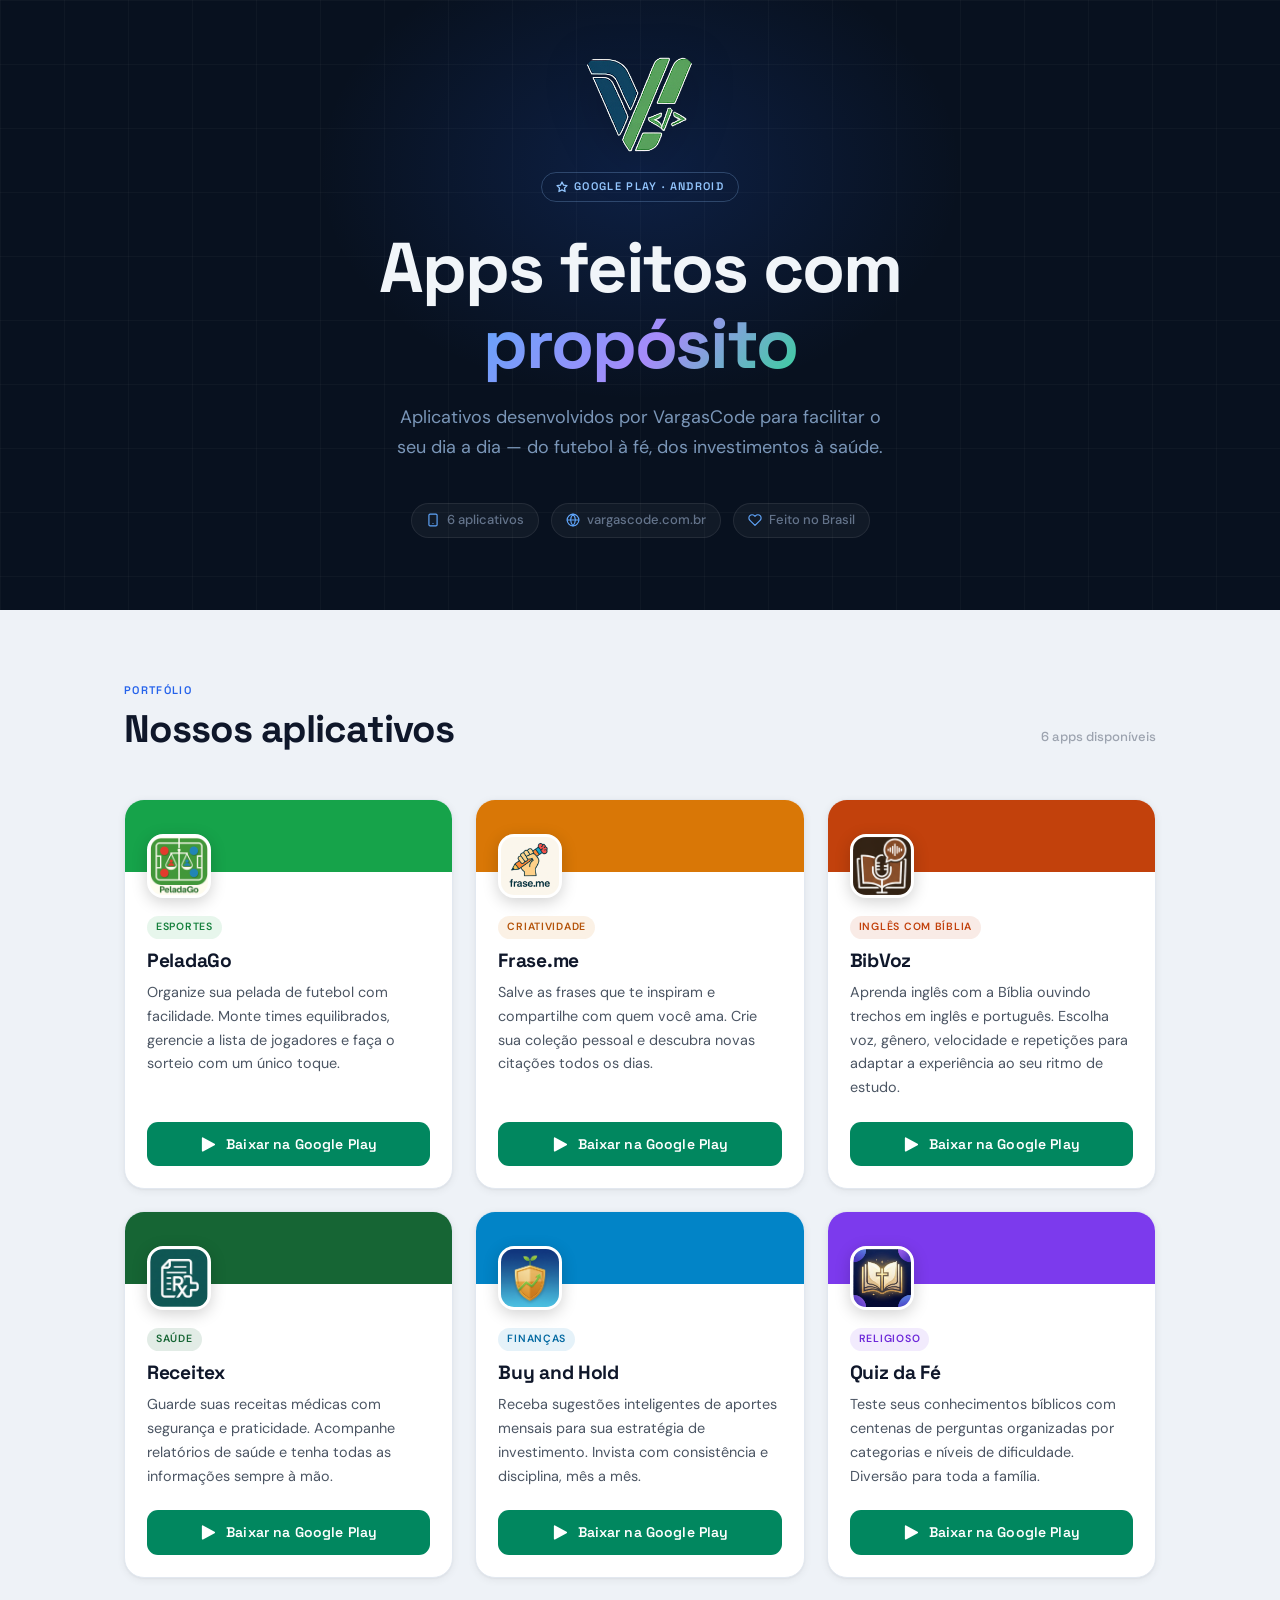
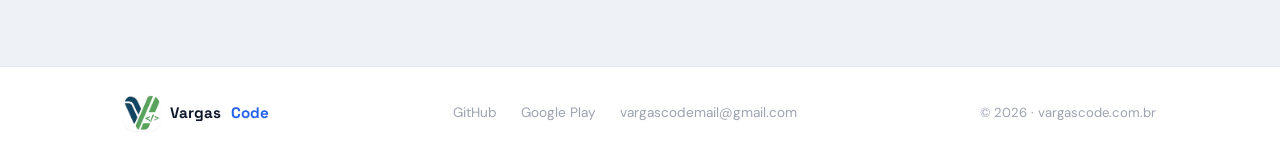
==== commit ac6aed64: "Refactor code structure for improved readability and maintainability" ====
--- a/index.html
+++ b/index.html
@@ -3,7 +3,7 @@
 <head>
   <meta charset="UTF-8" />
   <meta name="viewport" content="width=device-width, initial-scale=1.0" />
-  <meta name="description" content="Aplicativos desenvolvidos por VargasCode — PeladaGo, Frase.me, Receitex, Buy and Hold, Quiz da Fé. Baixe agora na Google Play." />
+  <meta name="description" content="Aplicativos desenvolvidos por VargasCode — PeladaGo, BibVoz, Frase.me, Receitex, Buy and Hold e Quiz da Fé." />
   <meta property="og:title" content="VargasCode · Apps para Android" />
   <meta property="og:description" content="Aplicativos feitos com propósito. Do futebol à fé." />
   <meta property="og:url" content="https://vargascode.com.br" />
@@ -40,7 +40,8 @@
       /* Per-app accents */
       --app-peladago:   #16A34A;
       --app-fraseme:    #D97706;
-      --app-receitex:   #1D4ED8;
+      --app-bibvoz:     #C2410C;
+      --app-receitex:   #166534;
       --app-buyandhold: #0284C7;
       --app-quizdafe:   #7C3AED;
 
@@ -83,7 +84,7 @@
       background: var(--color-hero);
       position: relative;
       overflow: hidden;
-      padding: 88px 24px 108px;
+      padding: 56px 24px 72px;
       text-align: center;
     }
 
@@ -117,6 +118,22 @@
       z-index: 1;
       max-width: 680px;
       margin: 0 auto;
+    }
+
+    .hero__brand-mark {
+      width: clamp(80px, 12vw, 112px);
+      margin: 0 auto 18px;
+      filter: drop-shadow(0 10px 24px rgba(0,0,0,.22));
+
+      opacity: 0;
+      animation: heroUp .55s cubic-bezier(.16,1,.3,1) both;
+    }
+
+    .hero__brand-mark img {
+      width: 100%;
+      height: auto;
+      object-fit: contain;
+      border-radius: 20px;
     }
 
     .hero__badge {
@@ -264,10 +281,6 @@
       grid-column: span 2;
     }
 
-    /* Center 4th and 5th cards in the second row */
-    .app-card:nth-child(4) { grid-column: 2 / span 2; }
-    .app-card:nth-child(5) { grid-column: 4 / span 2; }
-
     /* ─────────────────────────────────────────
        APP CARD
     ───────────────────────────────────────── */
@@ -305,6 +318,7 @@
 
     .app-card[data-app="peladago"]   .card__band { background: var(--app-peladago); }
     .app-card[data-app="fraseme"]    .card__band { background: var(--app-fraseme); }
+    .app-card[data-app="bibvoz"]     .card__band { background: var(--app-bibvoz); }
     .app-card[data-app="receitex"]   .card__band { background: var(--app-receitex); }
     .app-card[data-app="buyandhold"] .card__band { background: var(--app-buyandhold); }
     .app-card[data-app="quizdafe"]   .card__band { background: var(--app-quizdafe); }
@@ -352,7 +366,8 @@
 
     .app-card[data-app="peladago"]   .card__tag { background: rgba(22,163,74,.1);  color: #15803D; }
     .app-card[data-app="fraseme"]    .card__tag { background: rgba(217,119,6,.1);  color: #B45309; }
-    .app-card[data-app="receitex"]   .card__tag { background: rgba(29,78,216,.1);  color: #1D4ED8; }
+    .app-card[data-app="bibvoz"]     .card__tag { background: rgba(194,65,12,.1);  color: #C2410C; }
+    .app-card[data-app="receitex"]   .card__tag { background: rgba(22,101,52,.12); color: #166534; }
     .app-card[data-app="buyandhold"] .card__tag { background: rgba(2,132,199,.1);  color: #0369A1; }
     .app-card[data-app="quizdafe"]   .card__tag { background: rgba(124,58,237,.1); color: #6D28D9; }
 
@@ -403,6 +418,15 @@
       box-shadow: 0 4px 14px rgba(1,135,95,.4);
     }
 
+    .btn-play--disabled,
+    .btn-play--disabled:hover {
+      background: #CBD5E1;
+      color: #334155;
+      cursor: default;
+      transform: none;
+      box-shadow: none;
+    }
+
     .btn-play__icon {
       width: 17px;
       height: 17px;
@@ -435,7 +459,15 @@
       color: var(--color-text);
       display: flex;
       align-items: center;
-      gap: 4px;
+      gap: 10px;
+    }
+
+    .footer__brand-logo {
+      width: 36px;
+      height: 36px;
+      border-radius: 10px;
+      object-fit: cover;
+      box-shadow: var(--shadow-sm);
     }
 
     .footer__brand span { color: var(--color-accent); }
@@ -475,30 +507,19 @@
       .apps-grid {
         grid-template-columns: repeat(2, 1fr);
       }
-      .app-card,
-      .app-card:nth-child(4),
-      .app-card:nth-child(5) {
-        grid-column: span 1;
-      }
-      .app-card:nth-child(5) {
-        grid-column: 1 / span 2;
-        max-width: calc(50% - 11px);
-        justify-self: center;
-      }
+      .app-card { grid-column: span 1; }
     }
 
     @media (max-width: 540px) {
       .apps-grid {
         grid-template-columns: 1fr;
       }
-      .app-card,
-      .app-card:nth-child(4),
-      .app-card:nth-child(5) {
+      .app-card {
         grid-column: 1 / -1;
         max-width: 100%;
       }
       .hero {
-        padding: 64px 20px 84px;
+        padding: 48px 20px 60px;
       }
       .section-hd {
         flex-direction: column;
@@ -526,6 +547,10 @@
   <header class="hero" role="banner">
     <div class="hero__inner">
 
+      <div class="hero__brand-mark">
+        <img src="logo.png" alt="Logo da VargasCode" />
+      </div>
+
       <div class="hero__badge">
         <svg width="12" height="12" viewBox="0 0 24 24" fill="none" stroke="currentColor" stroke-width="2.5" stroke-linecap="round" stroke-linejoin="round" aria-hidden="true">
           <polygon points="12 2 15.09 8.26 22 9.27 17 14.14 18.18 21.02 12 17.77 5.82 21.02 7 14.14 2 9.27 8.91 8.26 12 2"/>
@@ -547,7 +572,7 @@
           <svg viewBox="0 0 24 24" fill="none" stroke="currentColor" stroke-width="2" stroke-linecap="round" stroke-linejoin="round" aria-hidden="true">
             <rect x="5" y="2" width="14" height="20" rx="2" ry="2"/><line x1="12" y1="18" x2="12.01" y2="18"/>
           </svg>
-          5 aplicativos
+          6 aplicativos
         </div>
         <div class="hero__pill">
           <svg viewBox="0 0 24 24" fill="none" stroke="currentColor" stroke-width="2" stroke-linecap="round" stroke-linejoin="round" aria-hidden="true">
@@ -577,7 +602,7 @@
         <p class="section-hd__eyebrow">Portfólio</p>
         <h2 class="section-hd__title">Nossos aplicativos</h2>
       </div>
-      <span class="section-hd__count">5 apps disponíveis</span>
+      <span class="section-hd__count">6 apps disponíveis</span>
     </div>
 
     <div class="apps-grid" role="list">
@@ -595,7 +620,7 @@
           <p class="card__desc">
             Organize sua pelada de futebol com facilidade. Monte times equilibrados, gerencie a lista de jogadores e faça o sorteio com um único toque.
           </p>
-          <a href="#" class="btn-play" aria-label="Baixar PeladaGo na Google Play">
+          <a href="https://play.google.com/store/apps/details?id=com.peladago" class="btn-play" aria-label="Baixar PeladaGo na Google Play" target="_blank" rel="noopener noreferrer">
             <svg class="btn-play__icon" viewBox="0 0 24 24" fill="none" aria-hidden="true">
               <path d="M4.318 2.045C3.547 1.64 2.647 2.2 2.647 3.07v17.862c0 .87.9 1.428 1.671 1.023l16.27-8.93a1.148 1.148 0 000-2.048L4.318 2.045z" fill="currentColor"/>
             </svg>
@@ -617,7 +642,29 @@
           <p class="card__desc">
             Salve as frases que te inspiram e compartilhe com quem você ama. Crie sua coleção pessoal e descubra novas citações todos os dias.
           </p>
-          <a href="#" class="btn-play" aria-label="Baixar Frase.me na Google Play">
+          <a href="https://play.google.com/store/apps/details?id=com.frase.me" class="btn-play" aria-label="Baixar Frase.me na Google Play" target="_blank" rel="noopener noreferrer">
+            <svg class="btn-play__icon" viewBox="0 0 24 24" fill="none" aria-hidden="true">
+              <path d="M4.318 2.045C3.547 1.64 2.647 2.2 2.647 3.07v17.862c0 .87.9 1.428 1.671 1.023l16.27-8.93a1.148 1.148 0 000-2.048L4.318 2.045z" fill="currentColor"/>
+            </svg>
+            Baixar na Google Play
+          </a>
+        </div>
+      </article>
+
+      <!-- ─── BibVoz ─── -->
+      <article class="app-card" data-app="bibvoz" role="listitem">
+        <div class="card__band" aria-hidden="true">
+          <div class="card__logo">
+            <img src="logos/bibvoz-logo.png" alt="Ícone do BibVoz" />
+          </div>
+        </div>
+        <div class="card__body">
+          <span class="card__tag">Inglês com Bíblia</span>
+          <h3 class="card__name">BibVoz</h3>
+          <p class="card__desc">
+            Aprenda inglês com a Bíblia ouvindo trechos em inglês e português. Escolha voz, gênero, velocidade e repetições para adaptar a experiência ao seu ritmo de estudo.
+          </p>
+          <a href="https://play.google.com/store/apps/details?id=br.com.vargascode.bibvoz" class="btn-play" aria-label="Baixar BibVoz na Google Play" target="_blank" rel="noopener noreferrer">
             <svg class="btn-play__icon" viewBox="0 0 24 24" fill="none" aria-hidden="true">
               <path d="M4.318 2.045C3.547 1.64 2.647 2.2 2.647 3.07v17.862c0 .87.9 1.428 1.671 1.023l16.27-8.93a1.148 1.148 0 000-2.048L4.318 2.045z" fill="currentColor"/>
             </svg>
@@ -639,7 +686,7 @@
           <p class="card__desc">
             Guarde suas receitas médicas com segurança e praticidade. Acompanhe relatórios de saúde e tenha todas as informações sempre à mão.
           </p>
-          <a href="#" class="btn-play" aria-label="Baixar Receitex na Google Play">
+          <a href="https://play.google.com/store/apps/details?id=br.com.vargascode.receitex" class="btn-play" aria-label="Baixar Receitex na Google Play" target="_blank" rel="noopener noreferrer">
             <svg class="btn-play__icon" viewBox="0 0 24 24" fill="none" aria-hidden="true">
               <path d="M4.318 2.045C3.547 1.64 2.647 2.2 2.647 3.07v17.862c0 .87.9 1.428 1.671 1.023l16.27-8.93a1.148 1.148 0 000-2.048L4.318 2.045z" fill="currentColor"/>
             </svg>
@@ -661,7 +708,7 @@
           <p class="card__desc">
             Receba sugestões inteligentes de aportes mensais para sua estratégia de investimento. Invista com consistência e disciplina, mês a mês.
           </p>
-          <a href="#" class="btn-play" aria-label="Baixar Buy and Hold na Google Play">
+          <a href="https://play.google.com/store/apps/details?id=com.buyandhold.investment" class="btn-play" aria-label="Baixar Buy and Hold na Google Play" target="_blank" rel="noopener noreferrer">
             <svg class="btn-play__icon" viewBox="0 0 24 24" fill="none" aria-hidden="true">
               <path d="M4.318 2.045C3.547 1.64 2.647 2.2 2.647 3.07v17.862c0 .87.9 1.428 1.671 1.023l16.27-8.93a1.148 1.148 0 000-2.048L4.318 2.045z" fill="currentColor"/>
             </svg>
@@ -683,7 +730,7 @@
           <p class="card__desc">
             Teste seus conhecimentos bíblicos com centenas de perguntas organizadas por categorias e níveis de dificuldade. Diversão para toda a família.
           </p>
-          <a href="#" class="btn-play" aria-label="Baixar Quiz da Fé na Google Play">
+          <a href="https://play.google.com/store/apps/details?id=br.com.vargascode.quizdafe" class="btn-play" aria-label="Baixar Quiz da Fé na Google Play" target="_blank" rel="noopener noreferrer">
             <svg class="btn-play__icon" viewBox="0 0 24 24" fill="none" aria-hidden="true">
               <path d="M4.318 2.045C3.547 1.64 2.647 2.2 2.647 3.07v17.862c0 .87.9 1.428 1.671 1.023l16.27-8.93a1.148 1.148 0 000-2.048L4.318 2.045z" fill="currentColor"/>
             </svg>
@@ -701,11 +748,13 @@
   <footer class="footer">
     <div class="footer__inner">
       <a href="https://vargascode.com.br" class="footer__brand">
+        <img src="logo.png" alt="Logo da VargasCode" class="footer__brand-logo" />
         Vargas<span>Code</span>
       </a>
       <nav class="footer__links" aria-label="Links do rodapé">
         <a href="https://github.com/vargascodemail" class="footer__link" target="_blank" rel="noopener noreferrer">GitHub</a>
         <a href="https://play.google.com/store/apps/developer?id=VargasCode" class="footer__link" target="_blank" rel="noopener noreferrer">Google Play</a>
+        <a href="mailto:vargascodemail@gmail.com" class="footer__link">vargascodemail@gmail.com</a>
       </nav>
       <span class="footer__copy">© 2026 · vargascode.com.br</span>
     </div>
@@ -717,7 +766,7 @@
   <script>
     (function () {
       var cards = Array.from(document.querySelectorAll('.app-card'));
-      var stagger = [0, 80, 160, 240, 320];
+      var stagger = [0, 80, 160, 240, 320, 400];
 
       var observer = new IntersectionObserver(function (entries) {
         entries.forEach(function (entry) {
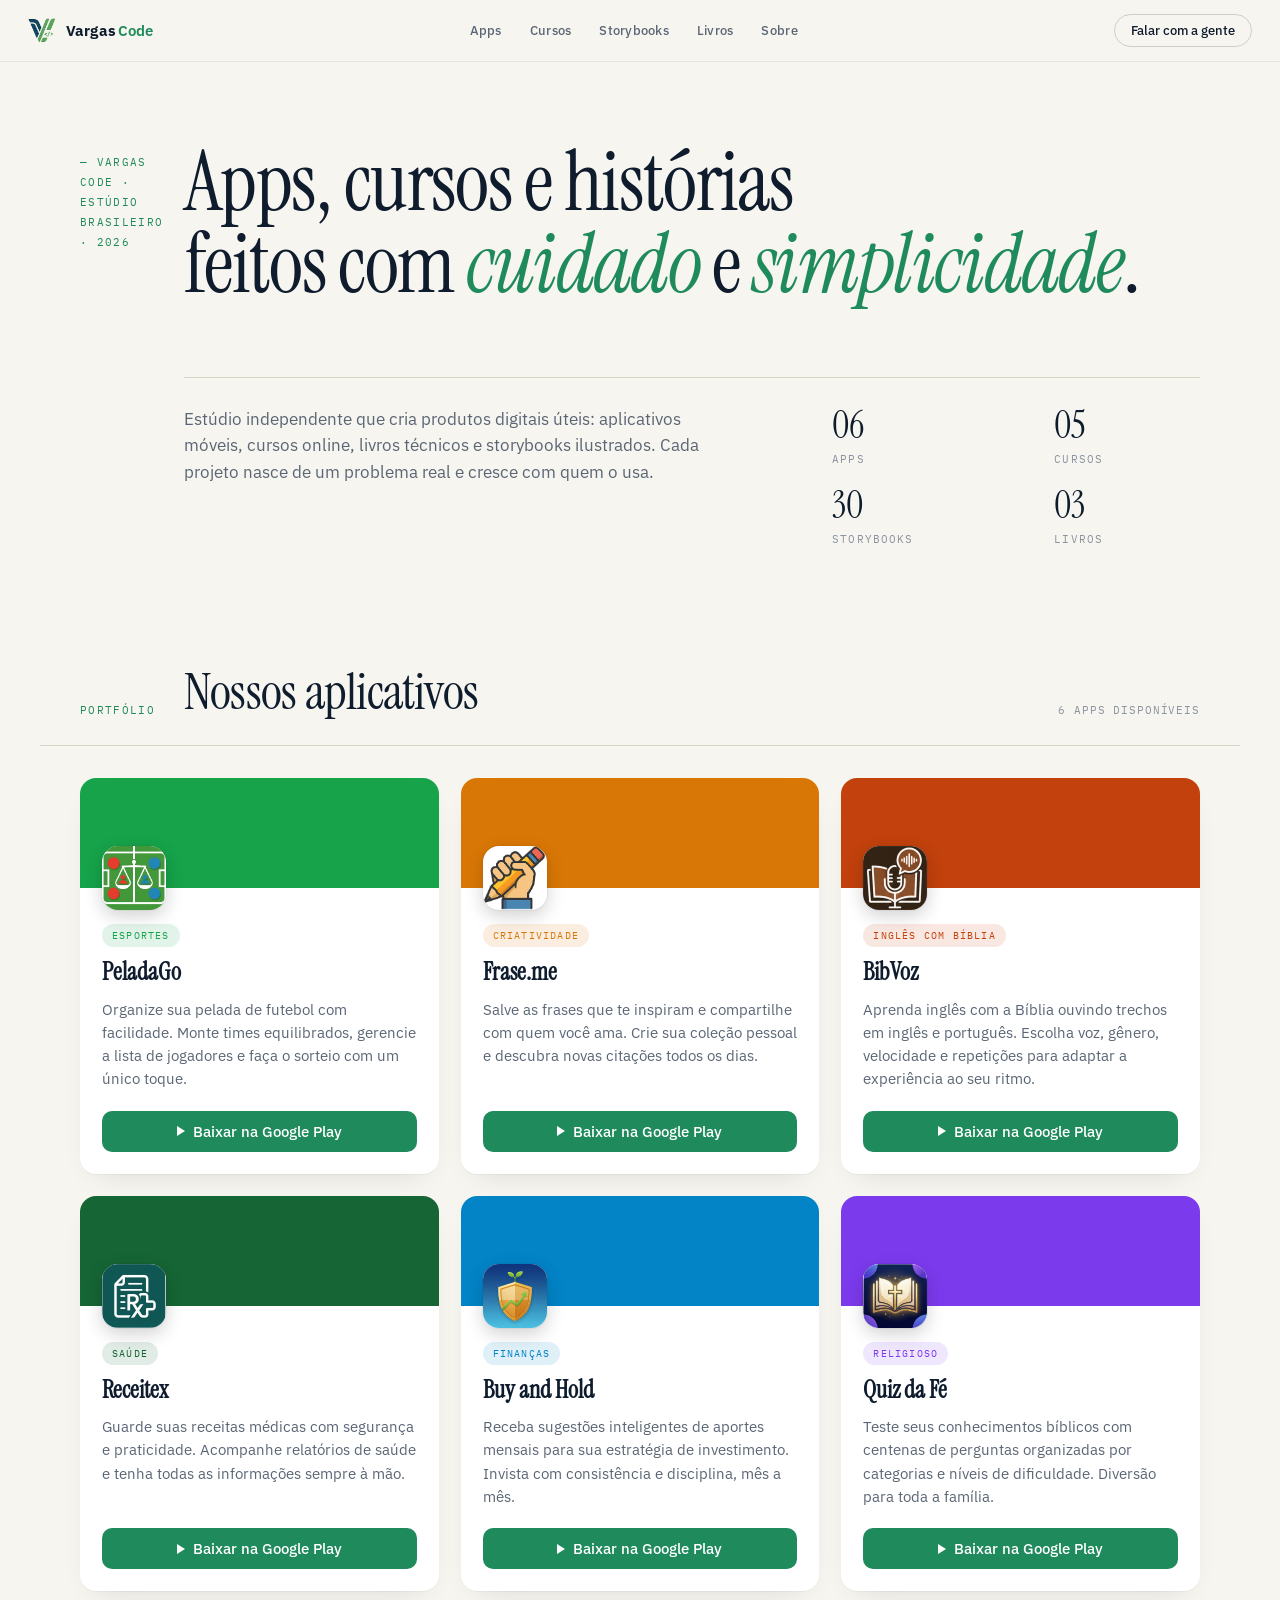
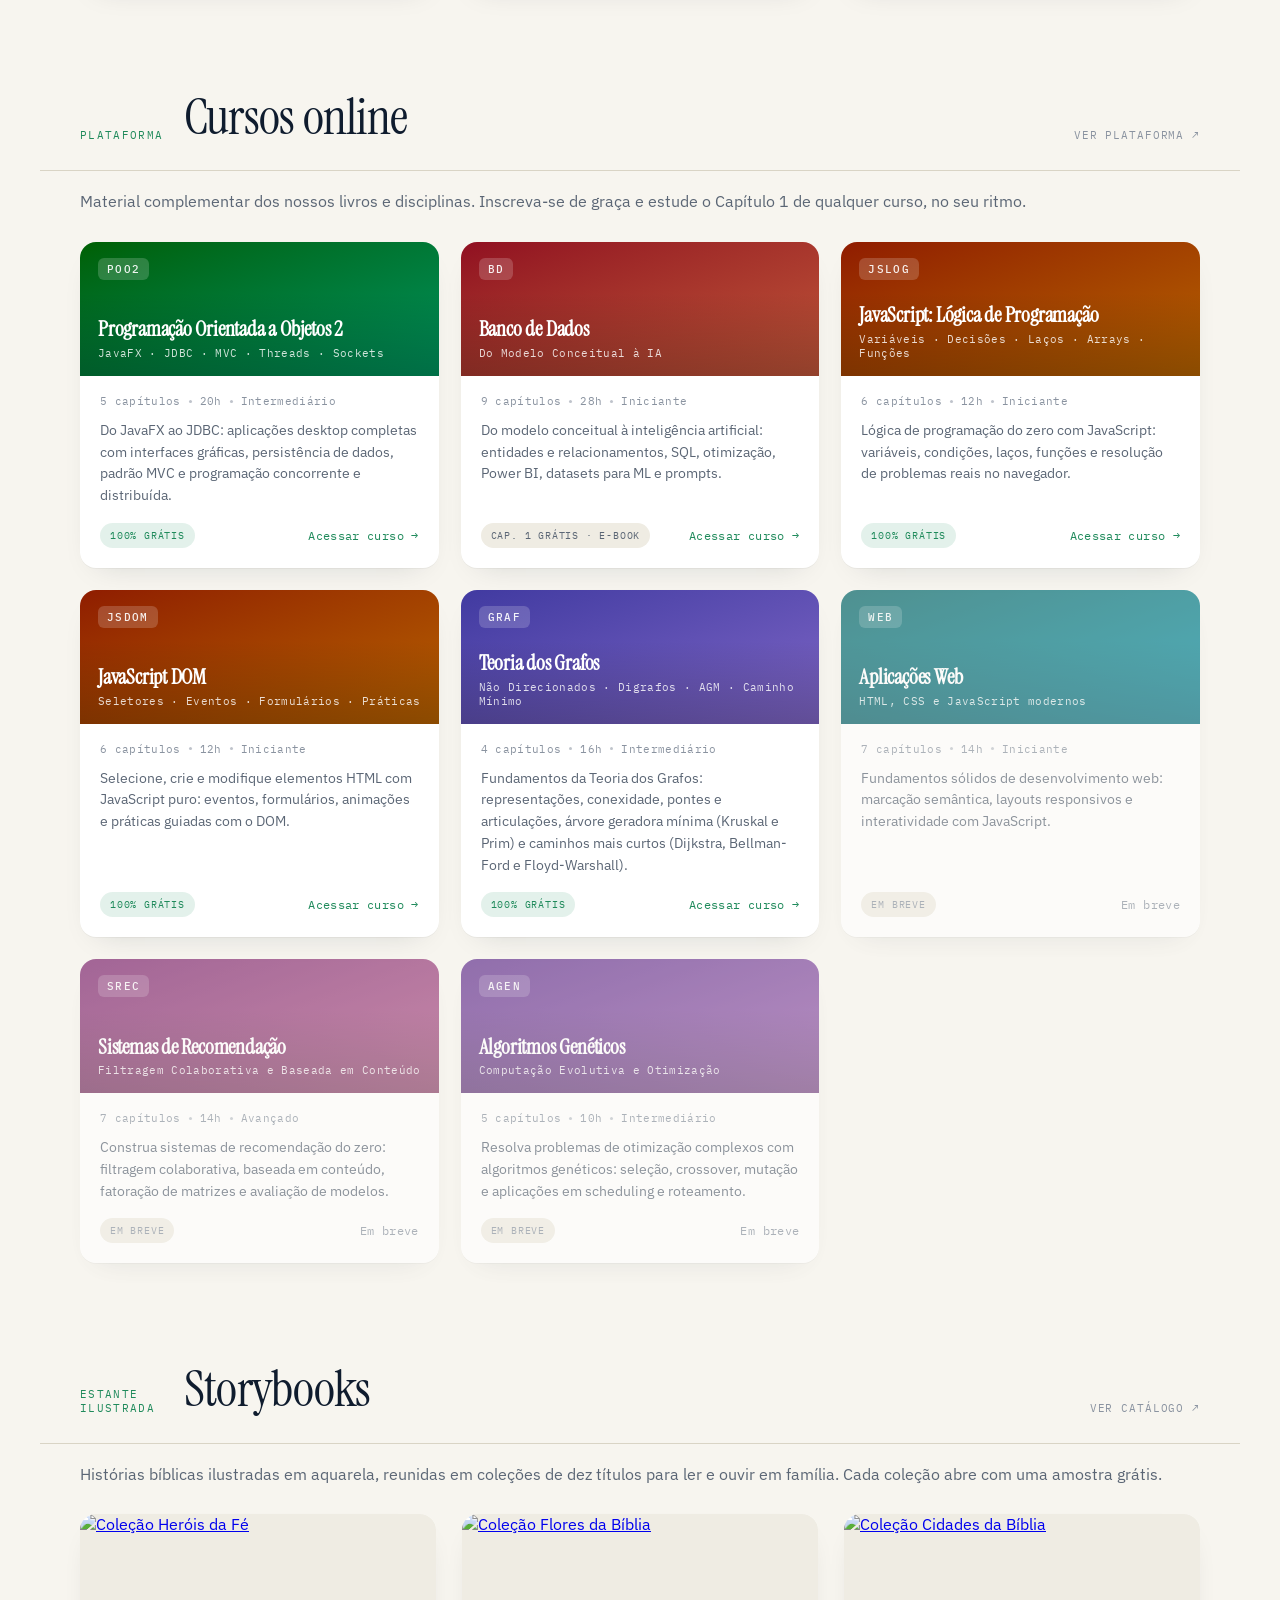
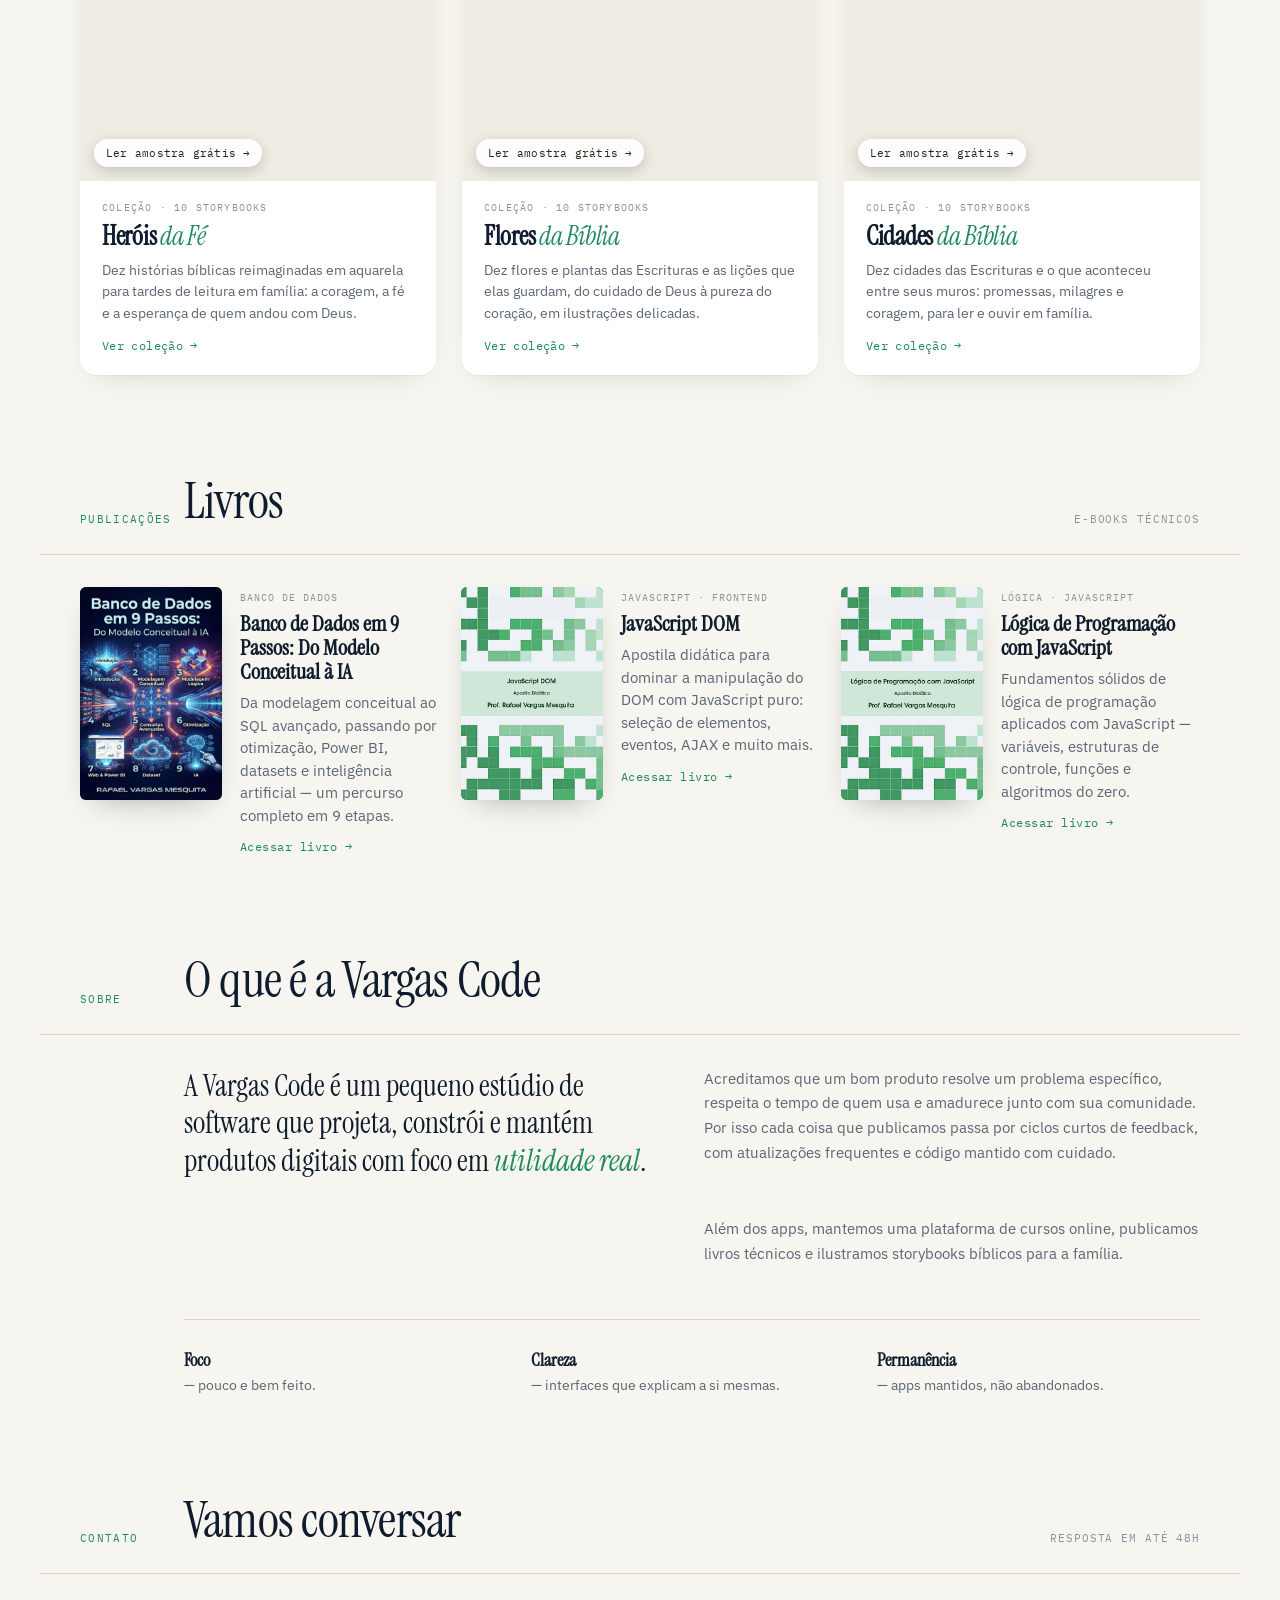
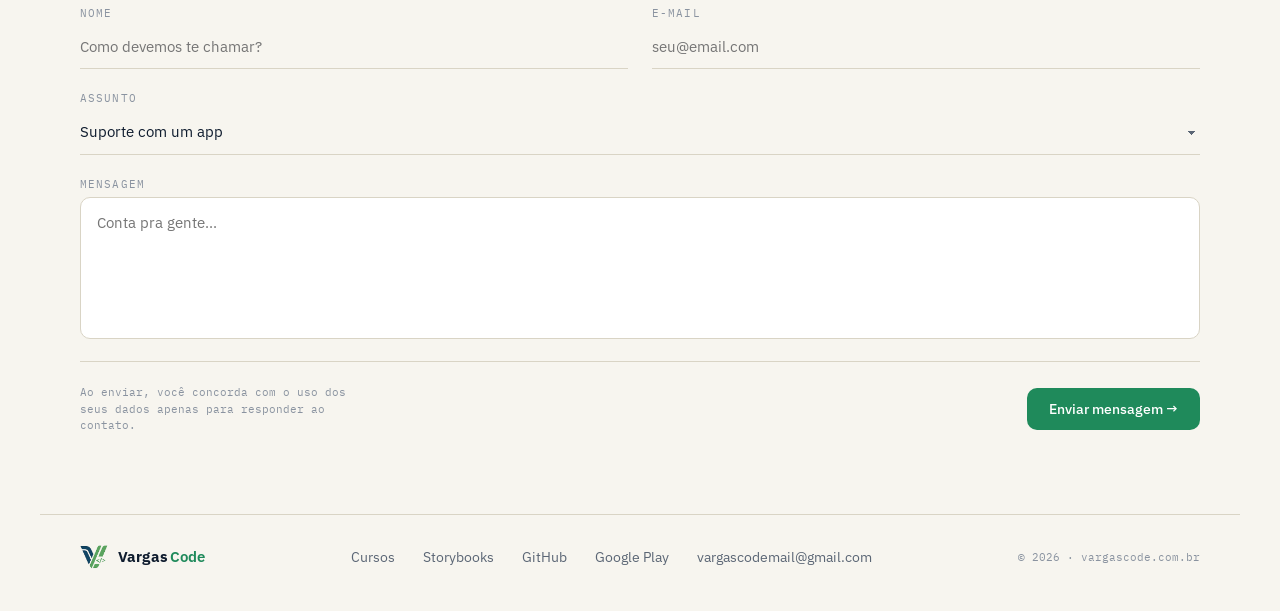
==== commit 1db107f4: "Refactor code structure for improved readability and maintainability" ====
--- a/index.html
+++ b/index.html
@@ -1,795 +1,494 @@
-<!DOCTYPE html>
+<!doctype html>
 <html lang="pt-BR">
 <head>
-  <meta charset="UTF-8" />
-  <meta name="viewport" content="width=device-width, initial-scale=1.0" />
-  <meta name="description" content="Aplicativos desenvolvidos por VargasCode — PeladaGo, BibVoz, Frase.me, Receitex, Buy and Hold e Quiz da Fé." />
-  <meta property="og:title" content="VargasCode · Apps para Android" />
-  <meta property="og:description" content="Aplicativos feitos com propósito. Do futebol à fé." />
-  <meta property="og:url" content="https://vargascode.com.br" />
-  <title>VargasCode · Aplicativos para Android</title>
-
-  <link rel="preconnect" href="https://fonts.googleapis.com" />
-  <link rel="preconnect" href="https://fonts.gstatic.com" crossorigin />
-  <link href="https://fonts.googleapis.com/css2?family=Space+Grotesk:wght@400;500;600;700&family=DM+Sans:ital,opsz,wght@0,9..40,300;0,9..40,400;0,9..40,500;1,9..40,400&display=swap" rel="stylesheet" />
-
-  <style>
-    /* ─────────────────────────────────────────
-       DESIGN TOKENS
-    ───────────────────────────────────────── */
-    :root {
-      /* Surfaces */
-      --color-bg:       #EEF2F7;
-      --color-surface:  #FFFFFF;
-      --color-hero:     #08111F;
-      --color-hero-alt: #0E1E36;
-
-      /* Text */
-      --color-text:     #0F172A;
-      --color-text-2:   #4B5563;
-      --color-text-3:   #9CA3AF;
-      --color-hero-text:#F1F5F9;
-      --color-hero-dim: #7A96B8;
-
-      /* Brand */
-      --color-accent:   #2563EB;
-      --color-border:   #E2E8F0;
-      --color-play:     #01875F;
-      --color-play-hover:#016B4C;
-
-      /* Per-app accents */
-      --app-peladago:   #16A34A;
-      --app-fraseme:    #D97706;
-      --app-bibvoz:     #C2410C;
-      --app-receitex:   #166534;
-      --app-buyandhold: #0284C7;
-      --app-quizdafe:   #7C3AED;
-
-      /* Elevation */
-      --shadow-sm:  0 1px 2px rgba(0,0,0,.05);
-      --shadow-md:  0 2px 8px rgba(0,0,0,.06), 0 1px 2px rgba(0,0,0,.04);
-      --shadow-lg:  0 8px 32px rgba(0,0,0,.10), 0 2px 8px rgba(0,0,0,.06);
-      --shadow-xl:  0 16px 48px rgba(0,0,0,.14), 0 4px 12px rgba(0,0,0,.08);
-
-      /* Layout */
-      --max-width: 1080px;
-      --card-radius: 20px;
-    }
-
-    /* ─────────────────────────────────────────
-       RESET
-    ───────────────────────────────────────── */
-    *, *::before, *::after { box-sizing: border-box; margin: 0; padding: 0; }
-    html { scroll-behavior: smooth; }
-    img  { display: block; max-width: 100%; }
-    a    { color: inherit; text-decoration: none; }
-    ul   { list-style: none; }
-
-    /* ─────────────────────────────────────────
-       BASE
-    ───────────────────────────────────────── */
-    body {
-      font-family: 'DM Sans', sans-serif;
-      font-size: 16px;
-      line-height: 1.6;
-      background: var(--color-bg);
-      color: var(--color-text);
-      -webkit-font-smoothing: antialiased;
-    }
-
-    /* ─────────────────────────────────────────
-       HERO
-    ───────────────────────────────────────── */
-    .hero {
-      background: var(--color-hero);
-      position: relative;
-      overflow: hidden;
-      padding: 56px 24px 72px;
-      text-align: center;
-    }
-
-    /* Grid texture */
-    .hero::before {
-      content: '';
-      position: absolute;
-      inset: 0;
-      background-image:
-        linear-gradient(rgba(255,255,255,.028) 1px, transparent 1px),
-        linear-gradient(90deg, rgba(255,255,255,.028) 1px, transparent 1px);
-      background-size: 64px 64px;
-      pointer-events: none;
-    }
-
-    /* Radial glow */
-    .hero::after {
-      content: '';
-      position: absolute;
-      top: -80px;
-      left: 50%;
-      transform: translateX(-50%);
-      width: 700px;
-      height: 500px;
-      background: radial-gradient(ellipse, rgba(37,99,235,.18) 0%, transparent 65%);
-      pointer-events: none;
-    }
-
-    .hero__inner {
-      position: relative;
-      z-index: 1;
-      max-width: 680px;
-      margin: 0 auto;
-    }
-
-    .hero__brand-mark {
-      width: clamp(80px, 12vw, 112px);
-      margin: 0 auto 18px;
-      filter: drop-shadow(0 10px 24px rgba(0,0,0,.22));
-
-      opacity: 0;
-      animation: heroUp .55s cubic-bezier(.16,1,.3,1) both;
-    }
-
-    .hero__brand-mark img {
-      width: 100%;
-      height: auto;
-      object-fit: contain;
-      border-radius: 20px;
-    }
-
-    .hero__badge {
-      display: inline-flex;
-      align-items: center;
-      gap: 6px;
-      font-family: 'Space Grotesk', sans-serif;
-      font-size: 11px;
-      font-weight: 600;
-      letter-spacing: .12em;
-      text-transform: uppercase;
-      color: #93C5FD;
-      border: 1px solid rgba(147,197,253,.25);
-      border-radius: 100px;
-      padding: 5px 14px;
-      margin-bottom: 28px;
-
-      opacity: 0;
-      animation: heroUp .55s cubic-bezier(.16,1,.3,1) .05s both;
-    }
-
-    .hero__title {
-      font-family: 'Space Grotesk', sans-serif;
-      font-size: clamp(2.6rem, 6vw, 4.4rem);
-      font-weight: 700;
-      color: var(--color-hero-text);
-      line-height: 1.08;
-      letter-spacing: -.03em;
-      margin-bottom: 20px;
-
-      opacity: 0;
-      animation: heroUp .55s cubic-bezier(.16,1,.3,1) .15s both;
-    }
-
-    .hero__title em {
-      font-style: normal;
-      background: linear-gradient(130deg, #60A5FA 0%, #A78BFA 55%, #34D399 100%);
-      -webkit-background-clip: text;
-      -webkit-text-fill-color: transparent;
-      background-clip: text;
-    }
-
-    .hero__sub {
-      font-size: clamp(.95rem, 2vw, 1.125rem);
-      font-weight: 400;
-      color: var(--color-hero-dim);
-      max-width: 500px;
-      margin: 0 auto 40px;
-      line-height: 1.7;
-
-      opacity: 0;
-      animation: heroUp .55s cubic-bezier(.16,1,.3,1) .25s both;
-    }
-
-    .hero__pills {
-      display: flex;
-      align-items: center;
-      justify-content: center;
-      gap: 12px;
-      flex-wrap: wrap;
-
-      opacity: 0;
-      animation: heroUp .55s cubic-bezier(.16,1,.3,1) .35s both;
-    }
-
-    .hero__pill {
-      display: flex;
-      align-items: center;
-      gap: 7px;
-      font-size: 13px;
-      font-weight: 500;
-      color: #64748B;
-      background: rgba(255,255,255,.04);
-      border: 1px solid rgba(255,255,255,.08);
-      border-radius: 100px;
-      padding: 6px 14px;
-    }
-
-    .hero__pill svg {
-      width: 14px;
-      height: 14px;
-      color: #60A5FA;
-      flex-shrink: 0;
-    }
-
-    /* ─────────────────────────────────────────
-       MAIN
-    ───────────────────────────────────────── */
-    .main {
-      max-width: var(--max-width);
-      margin: 0 auto;
-      padding: 72px 24px 88px;
-    }
-
-    /* ─────────────────────────────────────────
-       SECTION HEADER
-    ───────────────────────────────────────── */
-    .section-hd {
-      display: flex;
-      align-items: flex-end;
-      justify-content: space-between;
-      gap: 12px;
-      margin-bottom: 48px;
-      flex-wrap: wrap;
-    }
-
-    .section-hd__eyebrow {
-      font-family: 'Space Grotesk', sans-serif;
-      font-size: 11px;
-      font-weight: 600;
-      letter-spacing: .12em;
-      text-transform: uppercase;
-      color: var(--color-accent);
-      margin-bottom: 8px;
-    }
-
-    .section-hd__title {
-      font-family: 'Space Grotesk', sans-serif;
-      font-size: clamp(1.75rem, 4vw, 2.4rem);
-      font-weight: 700;
-      letter-spacing: -.025em;
-      color: var(--color-text);
-      line-height: 1.15;
-    }
-
-    .section-hd__count {
-      font-family: 'Space Grotesk', sans-serif;
-      font-size: 13px;
-      font-weight: 500;
-      color: var(--color-text-3);
-      white-space: nowrap;
-      padding-bottom: 4px;
-    }
-
-    /* ─────────────────────────────────────────
-       APPS GRID — 6-col trick for centered row
-    ───────────────────────────────────────── */
-    .apps-grid {
-      display: grid;
-      grid-template-columns: repeat(6, 1fr);
-      gap: 22px;
-    }
-
-    .app-card {
-      grid-column: span 2;
-    }
-
-    /* ─────────────────────────────────────────
-       APP CARD
-    ───────────────────────────────────────── */
-    .app-card {
-      background: var(--color-surface);
-      border-radius: var(--card-radius);
-      border: 1px solid var(--color-border);
-      box-shadow: var(--shadow-md);
-      overflow: hidden;
-      display: flex;
-      flex-direction: column;
-
-      /* Scroll reveal — initial state */
-      opacity: 0;
-      transform: translateY(28px);
-      transition: opacity .5s ease, transform .5s ease, box-shadow .25s ease;
-    }
-
-    .app-card.is-visible {
-      opacity: 1;
-      transform: translateY(0);
-    }
-
-    .app-card:hover {
-      transform: translateY(-6px);
-      box-shadow: var(--shadow-xl);
-    }
-
-    /* ── Card color band ── */
-    .card__band {
-      height: 72px;
-      position: relative;
-      flex-shrink: 0;
-    }
-
-    .app-card[data-app="peladago"]   .card__band { background: var(--app-peladago); }
-    .app-card[data-app="fraseme"]    .card__band { background: var(--app-fraseme); }
-    .app-card[data-app="bibvoz"]     .card__band { background: var(--app-bibvoz); }
-    .app-card[data-app="receitex"]   .card__band { background: var(--app-receitex); }
-    .app-card[data-app="buyandhold"] .card__band { background: var(--app-buyandhold); }
-    .app-card[data-app="quizdafe"]   .card__band { background: var(--app-quizdafe); }
-
-    /* ── Logo floating on band ── */
-    .card__logo {
-      position: absolute;
-      bottom: -26px;
-      left: 22px;
-      width: 64px;
-      height: 64px;
-      border-radius: 16px;
-      background: var(--color-surface);
-      border: 3px solid var(--color-surface);
-      box-shadow: 0 4px 16px rgba(0,0,0,.18);
-      overflow: hidden;
-    }
-
-    .card__logo img {
-      width: 100%;
-      height: 100%;
-      object-fit: cover;
-    }
-
-    /* ── Card body ── */
-    .card__body {
-      padding: 44px 22px 22px;
-      display: flex;
-      flex-direction: column;
-      flex: 1;
-    }
-
-    /* ── Category tag ── */
-    .card__tag {
-      display: inline-block;
-      font-size: 10.5px;
-      font-weight: 600;
-      letter-spacing: .07em;
-      text-transform: uppercase;
-      padding: 3px 9px;
-      border-radius: 100px;
-      margin-bottom: 10px;
-      width: fit-content;
-    }
-
-    .app-card[data-app="peladago"]   .card__tag { background: rgba(22,163,74,.1);  color: #15803D; }
-    .app-card[data-app="fraseme"]    .card__tag { background: rgba(217,119,6,.1);  color: #B45309; }
-    .app-card[data-app="bibvoz"]     .card__tag { background: rgba(194,65,12,.1);  color: #C2410C; }
-    .app-card[data-app="receitex"]   .card__tag { background: rgba(22,101,52,.12); color: #166534; }
-    .app-card[data-app="buyandhold"] .card__tag { background: rgba(2,132,199,.1);  color: #0369A1; }
-    .app-card[data-app="quizdafe"]   .card__tag { background: rgba(124,58,237,.1); color: #6D28D9; }
-
-    /* ── Card name ── */
-    .card__name {
-      font-family: 'Space Grotesk', sans-serif;
-      font-size: 1.2rem;
-      font-weight: 700;
-      letter-spacing: -.015em;
-      color: var(--color-text);
-      margin-bottom: 8px;
-      line-height: 1.25;
-    }
-
-    /* ── Card description ── */
-    .card__desc {
-      font-size: .9rem;
-      color: var(--color-text-2);
-      line-height: 1.65;
-      flex: 1;
-      margin-bottom: 22px;
-    }
-
-    /* ── Google Play button ── */
-    .btn-play {
-      display: inline-flex;
-      align-items: center;
-      justify-content: center;
-      gap: 9px;
-      background: var(--color-play);
-      color: #fff;
-      font-family: 'Space Grotesk', sans-serif;
-      font-size: .875rem;
-      font-weight: 600;
-      letter-spacing: .01em;
-      padding: 11px 18px;
-      border-radius: 11px;
-      border: none;
-      cursor: pointer;
-      transition: background .2s ease, transform .2s ease, box-shadow .2s ease;
-      width: 100%;
-      text-align: center;
-    }
-
-    .btn-play:hover {
-      background: var(--color-play-hover);
-      transform: translateY(-1px);
-      box-shadow: 0 4px 14px rgba(1,135,95,.4);
-    }
-
-    .btn-play--disabled,
-    .btn-play--disabled:hover {
-      background: #CBD5E1;
-      color: #334155;
-      cursor: default;
-      transform: none;
-      box-shadow: none;
-    }
-
-    .btn-play__icon {
-      width: 17px;
-      height: 17px;
-      flex-shrink: 0;
-    }
-
-    /* ─────────────────────────────────────────
-       FOOTER
-    ───────────────────────────────────────── */
-    .footer {
-      border-top: 1px solid var(--color-border);
-      background: var(--color-surface);
-    }
-
-    .footer__inner {
-      max-width: var(--max-width);
-      margin: 0 auto;
-      padding: 28px 24px;
-      display: flex;
-      align-items: center;
-      justify-content: space-between;
-      gap: 16px;
-      flex-wrap: wrap;
-    }
-
-    .footer__brand {
-      font-family: 'Space Grotesk', sans-serif;
-      font-size: .95rem;
-      font-weight: 700;
-      color: var(--color-text);
-      display: flex;
-      align-items: center;
-      gap: 10px;
-    }
-
-    .footer__brand-logo {
-      width: 36px;
-      height: 36px;
-      border-radius: 10px;
-      object-fit: cover;
-      box-shadow: var(--shadow-sm);
-    }
-
-    .footer__brand span { color: var(--color-accent); }
-
-    .footer__links {
-      display: flex;
-      align-items: center;
-      gap: 24px;
-      flex-wrap: wrap;
-    }
-
-    .footer__link {
-      font-size: .85rem;
-      color: var(--color-text-3);
-      transition: color .2s ease;
-    }
-
-    .footer__link:hover { color: var(--color-text-2); }
-
-    .footer__copy {
-      font-size: .82rem;
-      color: var(--color-text-3);
-    }
-
-    /* ─────────────────────────────────────────
-       ANIMATIONS
-    ───────────────────────────────────────── */
-    @keyframes heroUp {
-      from { opacity: 0; transform: translateY(20px); }
-      to   { opacity: 1; transform: translateY(0); }
-    }
-
-    /* ─────────────────────────────────────────
-       RESPONSIVE
-    ───────────────────────────────────────── */
-    @media (max-width: 860px) {
-      .apps-grid {
-        grid-template-columns: repeat(2, 1fr);
-      }
-      .app-card { grid-column: span 1; }
-    }
-
-    @media (max-width: 540px) {
-      .apps-grid {
-        grid-template-columns: 1fr;
-      }
-      .app-card {
-        grid-column: 1 / -1;
-        max-width: 100%;
-      }
-      .hero {
-        padding: 48px 20px 60px;
-      }
-      .section-hd {
-        flex-direction: column;
-        align-items: flex-start;
-      }
-    }
-
-    /* ─────────────────────────────────────────
-       REDUCED MOTION
-    ───────────────────────────────────────── */
-    @media (prefers-reduced-motion: reduce) {
-      .hero__badge,
-      .hero__title,
-      .hero__sub,
-      .hero__pills { animation: none; opacity: 1; }
-      .app-card { opacity: 1; transform: none; transition: box-shadow .2s ease; }
-    }
-  </style>
+<meta charset="utf-8">
+<meta name="viewport" content="width=device-width,initial-scale=1">
+<title>Vargas Code · Apps que cabem no seu dia</title>
+<link rel="preconnect" href="https://fonts.googleapis.com">
+<link rel="preconnect" href="https://fonts.gstatic.com" crossorigin>
+<link rel="stylesheet" href="https://fonts.googleapis.com/css2?family=Instrument+Serif:ital@0;1&family=IBM+Plex+Sans:wght@300;400;500;600;700&family=IBM+Plex+Mono:wght@400;500;600&family=Space+Grotesk:wght@400;500;600;700&family=Archivo:wght@400;500;700;900&family=JetBrains+Mono:wght@400;500;700&display=swap">
+<link rel="stylesheet" href="styles.css">
+<script>
+  window.__TWEAK_DEFAULTS = {
+    "variant": "editorial",
+    "dark": false,
+    "accent": "#1f8a5b",
+    "font": "modern"
+  };
+</script>
 </head>
 <body>
 
-  <!-- ═══════════════════════════════════════
-       HERO
-  ═══════════════════════════════════════ -->
-  <header class="hero" role="banner">
-    <div class="hero__inner">
-
-      <div class="hero__brand-mark">
-        <img src="logo.png" alt="Logo da VargasCode" />
-      </div>
-
-      <div class="hero__badge">
-        <svg width="12" height="12" viewBox="0 0 24 24" fill="none" stroke="currentColor" stroke-width="2.5" stroke-linecap="round" stroke-linejoin="round" aria-hidden="true">
-          <polygon points="12 2 15.09 8.26 22 9.27 17 14.14 18.18 21.02 12 17.77 5.82 21.02 7 14.14 2 9.27 8.91 8.26 12 2"/>
-        </svg>
-        Google Play · Android
-      </div>
-
-      <h1 class="hero__title">
-        Apps feitos com<br /><em>propósito</em>
+<!-- ============== TOP NAV (variant switcher) ============== -->
+<nav class="topnav">
+  <a class="brand" href="#top">
+    <img src="assets/logo.png" alt="Vargas Code" class="brand-mark">
+    <span class="brand-text"><b>Vargas</b><i>Code</i></span>
+  </a>
+  <nav class="ed-nav-links" aria-label="Navegação principal">
+    <a href="#apps">Apps</a>
+    <a href="#cursos">Cursos</a>
+    <a href="#storybooks">Storybooks</a>
+    <a href="#livros">Livros</a>
+    <a href="#sobre">Sobre</a>
+  </nav>
+  <a class="nav-cta" href="#contato">Falar com a gente</a>
+</nav>
+
+<!-- ====================================================== -->
+<!-- ============== VARIANT 1: EDITORIAL ================== -->
+<!-- ====================================================== -->
+<main class="variant variant-editorial active" id="top">
+
+  <!-- HERO -->
+  <section class="ed-hero">
+    <div class="ed-hero-rail">
+      <span class="ed-eyebrow">— Vargas Code · estúdio brasileiro · 2026</span>
+    </div>
+    <h1 class="ed-hero-title">
+      Apps, cursos e histórias<br>
+      feitos com <em>cuidado</em> e <em>simplicidade</em>.
+    </h1>
+    <div class="ed-hero-meta">
+      <p class="ed-hero-lede">
+        Estúdio independente que cria produtos digitais úteis: aplicativos
+        móveis, cursos online, livros técnicos e storybooks ilustrados. Cada
+        projeto nasce de um problema real e cresce com quem o usa.
+      </p>
+      <dl class="ed-stats">
+        <div><dt>06</dt><dd>apps</dd></div>
+        <div><dt>05</dt><dd>cursos</dd></div>
+        <div><dt>30</dt><dd>storybooks</dd></div>
+        <div><dt>03</dt><dd>livros</dd></div>
+      </dl>
+    </div>
+  </section>
+
+  <!-- PORTFOLIO -->
+  <section class="ed-portfolio" id="apps">
+    <header class="ed-section-head">
+      <span class="ed-section-tag">Portfólio</span>
+      <h2>Nossos aplicativos</h2>
+      <span class="ed-section-count">6 apps disponíveis</span>
+    </header>
+    <div class="ed-grid"></div>
+  </section>
+
+  <!-- CURSOS -->
+  <section class="ed-courses" id="cursos">
+    <header class="ed-section-head">
+      <span class="ed-section-tag">Plataforma</span>
+      <h2>Cursos online</h2>
+      <a class="ed-section-count" href="https://cursos.vargascode.com.br/" target="_blank" rel="noopener noreferrer">ver plataforma ↗</a>
+    </header>
+    <p class="ed-section-lead">
+      Material complementar dos nossos livros e disciplinas. Inscreva-se de
+      graça e estude o Capítulo 1 de qualquer curso, no seu ritmo.
+    </p>
+    <div class="ed-courses-grid"></div>
+  </section>
+
+  <!-- STORYBOOKS -->
+  <section class="ed-storybooks" id="storybooks">
+    <header class="ed-section-head">
+      <span class="ed-section-tag">Estante ilustrada</span>
+      <h2>Storybooks</h2>
+      <a class="ed-section-count" href="https://storybooks.vargascode.com.br/catalogo.html" target="_blank" rel="noopener noreferrer">ver catálogo ↗</a>
+    </header>
+    <p class="ed-section-lead">
+      Histórias bíblicas ilustradas em aquarela, reunidas em coleções de dez
+      títulos para ler e ouvir em família. Cada coleção abre com uma amostra grátis.
+    </p>
+    <div class="ed-sb-grid"></div>
+  </section>
+
+  <!-- LIVROS -->
+  <section class="ed-books" id="livros">
+    <header class="ed-section-head">
+      <span class="ed-section-tag">Publicações</span>
+      <h2>Livros</h2>
+      <span class="ed-section-count">e-books técnicos</span>
+    </header>
+    <div class="ed-books-grid"></div>
+  </section>
+
+  <!-- SOBRE -->
+  <section class="ed-about" id="sobre">
+    <header class="ed-section-head">
+      <span class="ed-section-tag">Sobre</span>
+      <h2>O que é a Vargas Code</h2>
+    </header>
+    <div class="ed-about-body">
+      <p class="ed-about-lead">
+        A Vargas Code é um pequeno estúdio de software que projeta, constrói
+        e mantém produtos digitais com foco em <em>utilidade real</em>.
+      </p>
+      <p>
+        Acreditamos que um bom produto resolve um problema específico, respeita
+        o tempo de quem usa e amadurece junto com sua comunidade. Por isso
+        cada coisa que publicamos passa por ciclos curtos de feedback,
+        com atualizações frequentes e código mantido com cuidado.
+      </p>
+      <p>
+        Além dos apps, mantemos uma plataforma de cursos online, publicamos
+        livros técnicos e ilustramos storybooks bíblicos para a família.
+      </p>
+      <ul class="ed-values">
+        <li><b>Foco</b> — pouco e bem feito.</li>
+        <li><b>Clareza</b> — interfaces que explicam a si mesmas.</li>
+        <li><b>Permanência</b> — apps mantidos, não abandonados.</li>
+      </ul>
+    </div>
+  </section>
+
+  <!-- CONTATO -->
+  <section class="ed-contact" id="contato">
+    <header class="ed-section-head">
+      <span class="ed-section-tag">Contato</span>
+      <h2>Vamos conversar</h2>
+      <span class="ed-section-count">resposta em até 48h</span>
+    </header>
+    <form class="ed-form" onsubmit="return handleSubmit(event)">
+      <input type="checkbox" name="botcheck" tabindex="-1" autocomplete="off" aria-hidden="true" style="display:none">
+      <label class="ed-field">
+        <span>Nome</span>
+        <input type="text" name="nome" placeholder="Como devemos te chamar?" required>
+      </label>
+      <label class="ed-field">
+        <span>E-mail</span>
+        <input type="email" name="email" placeholder="seu@email.com" required>
+      </label>
+      <label class="ed-field ed-field-full">
+        <span>Assunto</span>
+        <select name="assunto">
+          <option>Suporte com um app</option>
+          <option>Dúvida sobre um curso</option>
+          <option>Storybooks e coleções</option>
+          <option>Parceria ou divulgação</option>
+          <option>Sugestão de feature</option>
+          <option>Outro assunto</option>
+        </select>
+      </label>
+      <label class="ed-field ed-field-full">
+        <span>Mensagem</span>
+        <textarea name="mensagem" rows="5" placeholder="Conta pra gente..." required></textarea>
+      </label>
+      <div class="ed-form-foot">
+        <p class="ed-form-note">Ao enviar, você concorda com o uso dos seus dados apenas para responder ao contato.</p>
+        <button type="submit" class="ed-btn-primary">Enviar mensagem →</button>
+      </div>
+    </form>
+  </section>
+
+  <footer class="ed-footer">
+    <div class="ed-footer-l">
+      <img src="assets/logo.png" alt="" class="brand-mark">
+      <span class="brand-text"><b>Vargas</b><i>Code</i></span>
+    </div>
+    <nav class="ed-footer-links">
+      <a href="https://cursos.vargascode.com.br/" target="_blank" rel="noopener noreferrer">Cursos</a>
+      <a href="https://storybooks.vargascode.com.br/catalogo.html" target="_blank" rel="noopener noreferrer">Storybooks</a>
+      <a href="https://github.com/vargascodemail" target="_blank" rel="noopener noreferrer">GitHub</a>
+      <a href="https://play.google.com/store/apps/developer?id=Sabrina+Brugnara" target="_blank" rel="noopener noreferrer">Google Play</a>
+      <a href="mailto:vargascodemail@gmail.com">vargascodemail@gmail.com</a>
+    </nav>
+    <span class="ed-footer-r">© 2026 · vargascode.com.br</span>
+  </footer>
+</main>
+
+<!-- STUDIO e BRUTALIST removidos — site usa somente o padrão Editorial -->
+<!--
+
+  <section class="st-hero">
+    <div class="st-prompt">
+      <span class="st-prompt-line"><span class="st-glyph">$</span> whoami</span>
+      <span class="st-prompt-line st-prompt-out">vargas-code · independent mobile studio · BR</span>
+      <span class="st-prompt-line"><span class="st-glyph">$</span> ls ./products</span>
+    </div>
+    <h1 class="st-hero-title">
+      <span class="st-tag">&lt;</span>apps<span class="st-tag">/&gt;</span><br>
+      úteis. <span class="st-accent">simples.</span><br>
+      <span class="st-muted">mantidos.</span>
+    </h1>
+    <div class="st-hero-foot">
+      <span class="st-pill st-pill-live"><span class="st-dot"></span> 6 apps na Play Store</span>
+      <span class="st-meta">v.2026 · build 06.04 · pt-BR</span>
+    </div>
+  </section>
+
+  <section class="st-portfolio" id="apps-studio">
+    <div class="st-sec-head">
+      <span class="st-sec-num">// 01</span>
+      <h2>Portfólio de aplicativos</h2>
+      <span class="st-sec-line"></span>
+      <span class="st-sec-meta">6 itens</span>
+    </div>
+    <div class="st-grid"></div>
+  </section>
+
+  <section class="st-books">
+    <div class="st-sec-head">
+      <span class="st-sec-num">// 02</span>
+      <h2>Livros & escrita</h2>
+      <span class="st-sec-line"></span>
+      <span class="st-sec-meta">3 títulos</span>
+    </div>
+    <div class="st-books-list"></div>
+  </section>
+
+  <section class="st-about">
+    <div class="st-sec-head">
+      <span class="st-sec-num">// 03</span>
+      <h2>Sobre a Vargas Code</h2>
+      <span class="st-sec-line"></span>
+    </div>
+    <div class="st-about-grid">
+      <div class="st-about-card">
+        <span class="st-card-lbl">// manifesto</span>
+        <p>Estúdio independente focado em apps móveis pequenos, úteis e mantidos por anos. Software como ofício — não como hype.</p>
+      </div>
+      <div class="st-about-card">
+        <span class="st-card-lbl">// stack</span>
+        <ul class="st-stack">
+          <li>Flutter / Kotlin</li>
+          <li>Node + Postgres</li>
+          <li>Supabase / Firebase</li>
+          <li>SwiftUI (em breve)</li>
+        </ul>
+      </div>
+      <div class="st-about-card">
+        <span class="st-card-lbl">// processo</span>
+        <ol class="st-process">
+          <li>Problema real, observado.</li>
+          <li>Protótipo enxuto em 2 semanas.</li>
+          <li>Beta com 30 pessoas.</li>
+          <li>Manutenção contínua.</li>
+        </ol>
+      </div>
+    </div>
+  </section>
+
+  <section class="st-contact" id="contato-studio">
+    <div class="st-sec-head">
+      <span class="st-sec-num">// 04</span>
+      <h2>Contato</h2>
+      <span class="st-sec-line"></span>
+      <span class="st-sec-meta">SLA 48h</span>
+    </div>
+    <form class="st-form" onsubmit="return handleSubmit(event)">
+      <div class="st-form-row">
+        <label><span>const nome =</span><input type="text" name="nome" placeholder='"Maria"' required></label>
+        <label><span>const email =</span><input type="email" name="email" placeholder='"voce@email.com"' required></label>
+      </div>
+      <label><span>const assunto =</span>
+        <select name="assunto">
+          <option>"Suporte"</option>
+          <option>"Parceria"</option>
+          <option>"Sugestão"</option>
+          <option>"Outro"</option>
+        </select>
+      </label>
+      <label><span>const mensagem =</span>
+        <textarea name="mensagem" rows="5" placeholder='`O que está rolando?`' required></textarea>
+      </label>
+      <button type="submit" class="st-btn">
+        <span class="st-glyph">$</span> send --message
+      </button>
+    </form>
+  </section>
+
+  <footer class="st-footer">
+    <div class="st-footer-grid">
+      <div>
+        <img src="assets/logo.png" alt="" class="brand-mark">
+        <span class="brand-text"><b>Vargas</b><i>Code</i></span>
+        <p>Estúdio independente.<br>Feito com café no Brasil.</p>
+      </div>
+      <div>
+        <span class="st-foot-lbl">// links</span>
+        <a href="#">GitHub</a>
+        <a href="#">Google Play</a>
+        <a href="#">RSS</a>
+      </div>
+      <div>
+        <span class="st-foot-lbl">// contato</span>
+        <a href="mailto:vargascodemail@gmail.com">vargascodemail@gmail.com</a>
+        <a href="#">@vargascode</a>
+      </div>
+      <div class="st-foot-copy">
+        <span>© 2026</span>
+        <span>vargascode.com.br</span>
+      </div>
+    </div>
+  </footer>
+-->
+
+<!--
+
+  <section class="br-hero">
+    <div class="br-marquee">
+      <span>VARGAS&nbsp;CODE&nbsp;◆&nbsp;APPS&nbsp;PRA&nbsp;GENTE&nbsp;DE&nbsp;VERDADE&nbsp;◆&nbsp;ESTÚDIO&nbsp;INDEPENDENTE&nbsp;◆&nbsp;DESDE&nbsp;2020&nbsp;◆&nbsp;</span>
+      <span>VARGAS&nbsp;CODE&nbsp;◆&nbsp;APPS&nbsp;PRA&nbsp;GENTE&nbsp;DE&nbsp;VERDADE&nbsp;◆&nbsp;ESTÚDIO&nbsp;INDEPENDENTE&nbsp;◆&nbsp;DESDE&nbsp;2020&nbsp;◆&nbsp;</span>
+    </div>
+    <div class="br-hero-body">
+      <h1 class="br-hero-title">
+        <span class="br-hero-line br-l1">CONSTRUÍMOS</span>
+        <span class="br-hero-line br-l2">APP<span class="br-hero-dot"></span>S</span>
+        <span class="br-hero-line br-l3">QUE&nbsp;SERVEM.</span>
       </h1>
-
-      <p class="hero__sub">
-        Aplicativos desenvolvidos por VargasCode para facilitar o seu dia a dia —
-        do futebol à fé, dos investimentos à saúde.
+      <aside class="br-hero-side">
+        <p>Pequeno estúdio de software brasileiro. Seis aplicativos publicados, três livros no caminho, zero rodeio.</p>
+        <a class="br-cta" href="#apps-br">VER APLICATIVOS ↓</a>
+      </aside>
+    </div>
+    <div class="br-hero-grid">
+      <div><b>06</b><span>APPS</span></div>
+      <div><b>03</b><span>LIVROS</span></div>
+      <div><b>2026</b><span>ANO</span></div>
+      <div><b>BR</b><span>BASE</span></div>
+    </div>
+  </section>
+
+  <section class="br-portfolio" id="apps-br">
+    <header class="br-head">
+      <span class="br-head-num">[ 01 ]</span>
+      <h2>PORTFÓLIO</h2>
+      <span class="br-head-meta">06 APLICATIVOS · GOOGLE PLAY</span>
+    </header>
+    <div class="br-grid"></div>
+  </section>
+
+  <section class="br-books">
+    <header class="br-head">
+      <span class="br-head-num">[ 02 ]</span>
+      <h2>LIVROS</h2>
+      <span class="br-head-meta">EBOOKS TÉCNICOS</span>
+    </header>
+    <div class="br-books-list"></div>
+  </section>
+
+  <section class="br-about">
+    <header class="br-head">
+      <span class="br-head-num">[ 03 ]</span>
+      <h2>SOBRE</h2>
+    </header>
+    <div class="br-about-grid">
+      <p class="br-about-big">
+        SOFTWARE COMO <span class="br-about-mark">OFÍCIO</span>.<br>
+        UM PROBLEMA POR VEZ.<br>
+        SEM PRESSA, SEM ABANDONO.
       </p>
-
-      <div class="hero__pills">
-        <div class="hero__pill">
-          <svg viewBox="0 0 24 24" fill="none" stroke="currentColor" stroke-width="2" stroke-linecap="round" stroke-linejoin="round" aria-hidden="true">
-            <rect x="5" y="2" width="14" height="20" rx="2" ry="2"/><line x1="12" y1="18" x2="12.01" y2="18"/>
-          </svg>
-          6 aplicativos
+      <div class="br-about-cols">
+        <div>
+          <span class="br-about-lbl">FOCO</span>
+          <p>Pouco e bem feito. Cada app resolve <em>uma</em> coisa.</p>
         </div>
-        <div class="hero__pill">
-          <svg viewBox="0 0 24 24" fill="none" stroke="currentColor" stroke-width="2" stroke-linecap="round" stroke-linejoin="round" aria-hidden="true">
-            <circle cx="12" cy="12" r="10"/><line x1="2" y1="12" x2="22" y2="12"/>
-            <path d="M12 2a15.3 15.3 0 014 10 15.3 15.3 0 01-4 10 15.3 15.3 0 01-4-10 15.3 15.3 0 014-10z"/>
-          </svg>
-          vargascode.com.br
+        <div>
+          <span class="br-about-lbl">CLAREZA</span>
+          <p>Interfaces que explicam a si mesmas. Sem fricção desnecessária.</p>
         </div>
-        <div class="hero__pill">
-          <svg viewBox="0 0 24 24" fill="none" stroke="currentColor" stroke-width="2" stroke-linecap="round" stroke-linejoin="round" aria-hidden="true">
-            <path d="M20.84 4.61a5.5 5.5 0 00-7.78 0L12 5.67l-1.06-1.06a5.5 5.5 0 00-7.78 7.78l1.06 1.06L12 21.23l7.78-7.78 1.06-1.06a5.5 5.5 0 000-7.78z"/>
-          </svg>
-          Feito no Brasil
+        <div>
+          <span class="br-about-lbl">PERMANÊNCIA</span>
+          <p>Atualizamos por anos. Apps que não somem da loja.</p>
         </div>
       </div>
-
-    </div>
+    </div>
+  </section>
+
+  <section class="br-contact" id="contato-br">
+    <header class="br-head">
+      <span class="br-head-num">[ 04 ]</span>
+      <h2>CONTATO</h2>
+      <span class="br-head-meta">RESPOSTA EM 48H</span>
+    </header>
+    <form class="br-form" onsubmit="return handleSubmit(event)">
+      <div class="br-form-row">
+        <label class="br-field">
+          <span>NOME</span>
+          <input type="text" name="nome" required>
+        </label>
+        <label class="br-field">
+          <span>E-MAIL</span>
+          <input type="email" name="email" required>
+        </label>
+      </div>
+      <label class="br-field">
+        <span>ASSUNTO</span>
+        <select name="assunto">
+          <option>SUPORTE COM APP</option>
+          <option>PARCERIA</option>
+          <option>SUGESTÃO</option>
+          <option>OUTRO</option>
+        </select>
+      </label>
+      <label class="br-field">
+        <span>MENSAGEM</span>
+        <textarea name="mensagem" rows="5" required></textarea>
+      </label>
+      <button type="submit" class="br-btn">ENVIAR ▸</button>
+    </form>
+  </section>
+
+  <footer class="br-footer">
+    <div class="br-footer-top">
+      <div class="br-foot-brand">
+        <img src="assets/logo.png" alt="" class="brand-mark">
+        <span class="brand-text"><b>Vargas</b><i>Code</i></span>
+      </div>
+      <div class="br-foot-links">
+        <a href="#">GITHUB</a>
+        <a href="#">GOOGLE PLAY</a>
+        <a href="mailto:vargascodemail@gmail.com">VARGASCODEMAIL@GMAIL.COM</a>
+      </div>
+    </div>
+    <div class="br-footer-marquee">
+      <span>© 2026 · VARGASCODE.COM.BR · © 2026 · VARGASCODE.COM.BR · © 2026 · VARGASCODE.COM.BR · </span>
+    </div>
+  </footer>
+-->
+
+<!-- =============== TWEAKS PANEL (desativado) ===============
+<aside class="tk-panel" hidden>
+  <header class="tk-hd">
+    <b>Tweaks</b>
+    <button class="tk-x" aria-label="Fechar">✕</button>
   </header>
-
-  <!-- ═══════════════════════════════════════
-       MAIN CONTENT
-  ═══════════════════════════════════════ -->
-  <main class="main" id="apps">
-
-    <div class="section-hd">
-      <div>
-        <p class="section-hd__eyebrow">Portfólio</p>
-        <h2 class="section-hd__title">Nossos aplicativos</h2>
-      </div>
-      <span class="section-hd__count">6 apps disponíveis</span>
-    </div>
-
-    <div class="apps-grid" role="list">
-
-      <!-- ─── PeladaGo ─── -->
-      <article class="app-card" data-app="peladago" role="listitem">
-        <div class="card__band" aria-hidden="true">
-          <div class="card__logo">
-            <img src="logos/peladago-logo.png" alt="Ícone do PeladaGo" />
-          </div>
-        </div>
-        <div class="card__body">
-          <span class="card__tag">Esportes</span>
-          <h3 class="card__name">PeladaGo</h3>
-          <p class="card__desc">
-            Organize sua pelada de futebol com facilidade. Monte times equilibrados, gerencie a lista de jogadores e faça o sorteio com um único toque.
-          </p>
-          <a href="https://play.google.com/store/apps/details?id=com.peladago" class="btn-play" aria-label="Baixar PeladaGo na Google Play" target="_blank" rel="noopener noreferrer">
-            <svg class="btn-play__icon" viewBox="0 0 24 24" fill="none" aria-hidden="true">
-              <path d="M4.318 2.045C3.547 1.64 2.647 2.2 2.647 3.07v17.862c0 .87.9 1.428 1.671 1.023l16.27-8.93a1.148 1.148 0 000-2.048L4.318 2.045z" fill="currentColor"/>
-            </svg>
-            Baixar na Google Play
-          </a>
-        </div>
-      </article>
-
-      <!-- ─── Frase.me ─── -->
-      <article class="app-card" data-app="fraseme" role="listitem">
-        <div class="card__band" aria-hidden="true">
-          <div class="card__logo">
-            <img src="logos/fraseme-logo.png" alt="Ícone do Frase.me" />
-          </div>
-        </div>
-        <div class="card__body">
-          <span class="card__tag">Criatividade</span>
-          <h3 class="card__name">Frase.me</h3>
-          <p class="card__desc">
-            Salve as frases que te inspiram e compartilhe com quem você ama. Crie sua coleção pessoal e descubra novas citações todos os dias.
-          </p>
-          <a href="https://play.google.com/store/apps/details?id=com.frase.me" class="btn-play" aria-label="Baixar Frase.me na Google Play" target="_blank" rel="noopener noreferrer">
-            <svg class="btn-play__icon" viewBox="0 0 24 24" fill="none" aria-hidden="true">
-              <path d="M4.318 2.045C3.547 1.64 2.647 2.2 2.647 3.07v17.862c0 .87.9 1.428 1.671 1.023l16.27-8.93a1.148 1.148 0 000-2.048L4.318 2.045z" fill="currentColor"/>
-            </svg>
-            Baixar na Google Play
-          </a>
-        </div>
-      </article>
-
-      <!-- ─── BibVoz ─── -->
-      <article class="app-card" data-app="bibvoz" role="listitem">
-        <div class="card__band" aria-hidden="true">
-          <div class="card__logo">
-            <img src="logos/bibvoz-logo.png" alt="Ícone do BibVoz" />
-          </div>
-        </div>
-        <div class="card__body">
-          <span class="card__tag">Inglês com Bíblia</span>
-          <h3 class="card__name">BibVoz</h3>
-          <p class="card__desc">
-            Aprenda inglês com a Bíblia ouvindo trechos em inglês e português. Escolha voz, gênero, velocidade e repetições para adaptar a experiência ao seu ritmo de estudo.
-          </p>
-          <a href="https://play.google.com/store/apps/details?id=br.com.vargascode.bibvoz" class="btn-play" aria-label="Baixar BibVoz na Google Play" target="_blank" rel="noopener noreferrer">
-            <svg class="btn-play__icon" viewBox="0 0 24 24" fill="none" aria-hidden="true">
-              <path d="M4.318 2.045C3.547 1.64 2.647 2.2 2.647 3.07v17.862c0 .87.9 1.428 1.671 1.023l16.27-8.93a1.148 1.148 0 000-2.048L4.318 2.045z" fill="currentColor"/>
-            </svg>
-            Baixar na Google Play
-          </a>
-        </div>
-      </article>
-
-      <!-- ─── Receitex ─── -->
-      <article class="app-card" data-app="receitex" role="listitem">
-        <div class="card__band" aria-hidden="true">
-          <div class="card__logo">
-            <img src="logos/receitex-logo.png" alt="Ícone do Receitex" />
-          </div>
-        </div>
-        <div class="card__body">
-          <span class="card__tag">Saúde</span>
-          <h3 class="card__name">Receitex</h3>
-          <p class="card__desc">
-            Guarde suas receitas médicas com segurança e praticidade. Acompanhe relatórios de saúde e tenha todas as informações sempre à mão.
-          </p>
-          <a href="https://play.google.com/store/apps/details?id=br.com.vargascode.receitex" class="btn-play" aria-label="Baixar Receitex na Google Play" target="_blank" rel="noopener noreferrer">
-            <svg class="btn-play__icon" viewBox="0 0 24 24" fill="none" aria-hidden="true">
-              <path d="M4.318 2.045C3.547 1.64 2.647 2.2 2.647 3.07v17.862c0 .87.9 1.428 1.671 1.023l16.27-8.93a1.148 1.148 0 000-2.048L4.318 2.045z" fill="currentColor"/>
-            </svg>
-            Baixar na Google Play
-          </a>
-        </div>
-      </article>
-
-      <!-- ─── Buy and Hold ─── -->
-      <article class="app-card" data-app="buyandhold" role="listitem">
-        <div class="card__band" aria-hidden="true">
-          <div class="card__logo">
-            <img src="logos/buyandhold-logo.png" alt="Ícone do Buy and Hold" />
-          </div>
-        </div>
-        <div class="card__body">
-          <span class="card__tag">Finanças</span>
-          <h3 class="card__name">Buy and Hold</h3>
-          <p class="card__desc">
-            Receba sugestões inteligentes de aportes mensais para sua estratégia de investimento. Invista com consistência e disciplina, mês a mês.
-          </p>
-          <a href="https://play.google.com/store/apps/details?id=com.buyandhold.investment" class="btn-play" aria-label="Baixar Buy and Hold na Google Play" target="_blank" rel="noopener noreferrer">
-            <svg class="btn-play__icon" viewBox="0 0 24 24" fill="none" aria-hidden="true">
-              <path d="M4.318 2.045C3.547 1.64 2.647 2.2 2.647 3.07v17.862c0 .87.9 1.428 1.671 1.023l16.27-8.93a1.148 1.148 0 000-2.048L4.318 2.045z" fill="currentColor"/>
-            </svg>
-            Baixar na Google Play
-          </a>
-        </div>
-      </article>
-
-      <!-- ─── Quiz da Fé ─── -->
-      <article class="app-card" data-app="quizdafe" role="listitem">
-        <div class="card__band" aria-hidden="true">
-          <div class="card__logo">
-            <img src="logos/quizdafe-logo.png" alt="Ícone do Quiz da Fé" />
-          </div>
-        </div>
-        <div class="card__body">
-          <span class="card__tag">Religioso</span>
-          <h3 class="card__name">Quiz da Fé</h3>
-          <p class="card__desc">
-            Teste seus conhecimentos bíblicos com centenas de perguntas organizadas por categorias e níveis de dificuldade. Diversão para toda a família.
-          </p>
-          <a href="https://play.google.com/store/apps/details?id=br.com.vargascode.quizdafe" class="btn-play" aria-label="Baixar Quiz da Fé na Google Play" target="_blank" rel="noopener noreferrer">
-            <svg class="btn-play__icon" viewBox="0 0 24 24" fill="none" aria-hidden="true">
-              <path d="M4.318 2.045C3.547 1.64 2.647 2.2 2.647 3.07v17.862c0 .87.9 1.428 1.671 1.023l16.27-8.93a1.148 1.148 0 000-2.048L4.318 2.045z" fill="currentColor"/>
-            </svg>
-            Baixar na Google Play
-          </a>
-        </div>
-      </article>
-
-    </div>
-  </main>
-
-  <!-- ═══════════════════════════════════════
-       FOOTER
-  ═══════════════════════════════════════ -->
-  <footer class="footer">
-    <div class="footer__inner">
-      <a href="https://vargascode.com.br" class="footer__brand">
-        <img src="logo.png" alt="Logo da VargasCode" class="footer__brand-logo" />
-        Vargas<span>Code</span>
-      </a>
-      <nav class="footer__links" aria-label="Links do rodapé">
-        <a href="https://github.com/vargascodemail" class="footer__link" target="_blank" rel="noopener noreferrer">GitHub</a>
-        <a href="https://play.google.com/store/apps/developer?id=VargasCode" class="footer__link" target="_blank" rel="noopener noreferrer">Google Play</a>
-        <a href="mailto:vargascodemail@gmail.com" class="footer__link">vargascodemail@gmail.com</a>
-      </nav>
-      <span class="footer__copy">© 2026 · vargascode.com.br</span>
-    </div>
-  </footer>
-
-  <!-- ═══════════════════════════════════════
-       SCROLL REVEAL SCRIPT
-  ═══════════════════════════════════════ -->
-  <script>
-    (function () {
-      var cards = Array.from(document.querySelectorAll('.app-card'));
-      var stagger = [0, 80, 160, 240, 320, 400];
-
-      var observer = new IntersectionObserver(function (entries) {
-        entries.forEach(function (entry) {
-          if (!entry.isIntersecting) return;
-          var idx = cards.indexOf(entry.target);
-          var delay = stagger[idx] || 0;
-
-          // Apply stagger delay for the entrance, then clear it
-          entry.target.style.transitionDelay = delay + 'ms';
-          entry.target.classList.add('is-visible');
-
-          // Remove delay after animation completes so hover is instant
-          setTimeout(function () {
-            entry.target.style.transitionDelay = '0ms';
-          }, 500 + delay);
-
-          observer.unobserve(entry.target);
-        });
-      }, { threshold: 0.08 });
-
-      cards.forEach(function (el) { observer.observe(el); });
-    })();
-  </script>
-
+  <div class="tk-body">
+
+    <span class="tk-sect">Variação</span>
+    <div class="tk-seg" data-tweak="variant">
+      <button data-v="editorial" class="active">Editorial</button>
+      <button data-v="studio">Studio</button>
+      <button data-v="brutalist">Brutalist</button>
+    </div>
+
+    <span class="tk-sect">Tema</span>
+    <label class="tk-row tk-row-h">
+      <span>Modo escuro</span>
+      <span class="tk-toggle" data-tweak="dark">
+        <span class="tk-toggle-knob"></span>
+      </span>
+    </label>
+
+    <span class="tk-sect">Cor de destaque</span>
+    <div class="tk-swatches" data-tweak="accent">
+      <button class="active" data-c="#1f8a5b" style="--c:#1f8a5b" aria-label="Verde Vargas"></button>
+      <button data-c="#1d3a6e" style="--c:#1d3a6e" aria-label="Azul-marinho"></button>
+      <button data-c="#c14a2a" style="--c:#c14a2a" aria-label="Terracota"></button>
+      <button data-c="#7a3dc0" style="--c:#7a3dc0" aria-label="Violeta"></button>
+    </div>
+
+    <span class="tk-sect">Tipografia</span>
+    <div class="tk-seg tk-seg-stack" data-tweak="font">
+      <button data-v="modern" class="active">Moderno</button>
+      <button data-v="classic">Clássico</button>
+      <button data-v="techno">Techno</button>
+    </div>
+
+  </div>
+</aside>
+-->
+
+<script src="app.js"></script>
 </body>
 </html>
--- a/styles.css
+++ b/styles.css
@@ -0,0 +1,1186 @@
+/* ============================================================
+   Vargas Code · 3 variantes
+   1) Editorial  — claro, serifa display + plex sans
+   2) Studio     — escuro, mono + sans, vibe técnica
+   3) Brutalist  — alto contraste, archivo black, grid grosso
+   ============================================================ */
+
+* { box-sizing: border-box; }
+html, body { margin: 0; padding: 0; }
+body {
+  font-family: 'IBM Plex Sans', -apple-system, BlinkMacSystemFont, sans-serif;
+  -webkit-font-smoothing: antialiased;
+  text-rendering: optimizeLegibility;
+  background: var(--bg);
+  color: var(--fg);
+  transition: background .35s ease, color .35s ease;
+}
+
+/* default vars (editorial light) */
+:root {
+  --accent: #1f8a5b;
+  --accent-on: #ffffff;
+  --bg: #f7f5ef;
+  --fg: #0f1c2e;
+  --fg-mute: #5b6675;
+  --fg-soft: #8a93a0;
+  --rule: #d9d4c5;
+  --card: #ffffff;
+  --card-soft: #efece3;
+  --navy: #0f1c2e;
+}
+
+/* font pairings driven by tweak */
+body[data-font="modern"]  { --f-display: 'Instrument Serif', Georgia, serif; --f-body: 'IBM Plex Sans', sans-serif; --f-mono: 'IBM Plex Mono', monospace; }
+body[data-font="classic"] { --f-display: 'Archivo', sans-serif; --f-body: 'IBM Plex Sans', sans-serif; --f-mono: 'IBM Plex Mono', monospace; }
+body[data-font="techno"]  { --f-display: 'Space Grotesk', sans-serif; --f-body: 'Space Grotesk', sans-serif; --f-mono: 'JetBrains Mono', monospace; }
+
+/* ===================== TOP NAV ===================== */
+.topnav {
+  position: sticky; top: 0; z-index: 100;
+  display: flex; align-items: center; justify-content: space-between;
+  padding: 14px 28px;
+  background: color-mix(in oklab, var(--bg) 80%, transparent);
+  backdrop-filter: blur(18px) saturate(140%);
+  -webkit-backdrop-filter: blur(18px) saturate(140%);
+  border-bottom: 1px solid color-mix(in oklab, var(--fg) 8%, transparent);
+}
+.brand { display: inline-flex; align-items: center; gap: 10px; text-decoration: none; color: var(--fg); }
+.brand-mark { width: 28px; height: 28px; object-fit: contain; }
+.brand-text { font-size: 15px; letter-spacing: .01em; }
+.brand-text b { font-weight: 700; }
+.brand-text i { font-style: normal; color: var(--accent); font-weight: 600; margin-left: 2px; }
+
+.variant-tabs {
+  display: inline-flex; gap: 2px;
+  padding: 4px; border-radius: 999px;
+  background: color-mix(in oklab, var(--fg) 6%, transparent);
+}
+.vt {
+  appearance: none; border: 0; background: transparent;
+  color: var(--fg-mute); font: 500 12.5px/1 'IBM Plex Sans', sans-serif;
+  padding: 8px 14px; border-radius: 999px; cursor: pointer;
+  letter-spacing: .02em;
+}
+.vt:hover { color: var(--fg); }
+.vt.active { background: var(--fg); color: var(--bg); }
+
+/* Editorial nav links (simplified single-variant nav) */
+.ed-nav-links {
+  display: inline-flex; gap: 28px; align-items: center;
+}
+.ed-nav-links a {
+  font: 500 13px/1 'IBM Plex Sans', sans-serif;
+  color: var(--fg-mute); text-decoration: none;
+  letter-spacing: .02em;
+  transition: color .15s;
+}
+.ed-nav-links a:hover { color: var(--fg); }
+
+.nav-cta {
+  font: 500 13px/1 'IBM Plex Sans', sans-serif;
+  color: var(--fg); text-decoration: none;
+  padding: 9px 16px; border-radius: 999px;
+  border: 1px solid color-mix(in oklab, var(--fg) 18%, transparent);
+}
+.nav-cta:hover { background: var(--fg); color: var(--bg); }
+
+/* show/hide variants */
+.variant { display: none; }
+.variant.active { display: block; }
+
+/* ====================================================== */
+/* ============ VARIANT 1 : EDITORIAL =================== */
+/* ====================================================== */
+
+.variant-editorial {
+  font-family: var(--f-body);
+}
+
+/* ----- HERO ----- */
+.ed-hero {
+  max-width: 1200px; margin: 0 auto;
+  padding: 80px 40px 60px;
+  display: grid; grid-template-columns: 80px 1fr;
+  gap: 24px;
+}
+.ed-hero-rail { padding-top: 8px; }
+.ed-eyebrow {
+  font-family: var(--f-mono);
+  font-size: 11px; letter-spacing: .12em; text-transform: uppercase;
+  color: var(--accent);
+}
+.ed-hero-title {
+  grid-column: 2;
+  font-family: var(--f-display);
+  font-weight: 400;
+  font-size: clamp(40px, 6.5vw, 88px);
+  line-height: .98;
+  letter-spacing: -0.02em;
+  margin: 0 0 48px;
+  color: var(--fg);
+  text-wrap: balance;
+}
+.ed-hero-title em { font-style: italic; color: var(--accent); }
+.ed-hero-meta {
+  grid-column: 2;
+  display: grid; grid-template-columns: 1.6fr 1fr;
+  gap: 60px;
+  border-top: 1px solid var(--rule);
+  padding-top: 28px;
+}
+.ed-hero-lede {
+  font-size: 17px; line-height: 1.55; max-width: 52ch;
+  margin: 0; color: var(--fg-mute);
+  text-wrap: pretty;
+}
+.ed-stats { display: grid; grid-template-columns: repeat(2, auto); gap: 20px 44px; margin: 0; align-content: start; }
+.ed-stats div { display: flex; flex-direction: column; }
+.ed-stats dt {
+  font-family: var(--f-display); font-size: 38px; line-height: 1;
+  color: var(--fg); margin-bottom: 8px;
+}
+.ed-stats dd {
+  margin: 0; font-family: var(--f-mono);
+  font-size: 11px; letter-spacing: .1em; text-transform: uppercase;
+  color: var(--fg-soft);
+}
+
+/* ----- SECTION HEAD ----- */
+.ed-section-head {
+  max-width: 1200px; margin: 0 auto;
+  padding: 60px 40px 28px;
+  display: grid; grid-template-columns: 80px 1fr auto;
+  align-items: end; gap: 24px;
+  border-bottom: 1px solid var(--rule);
+}
+.ed-section-tag {
+  font-family: var(--f-mono);
+  font-size: 11px; letter-spacing: .12em; text-transform: uppercase;
+  color: var(--accent);
+}
+.ed-section-head h2 {
+  margin: 0;
+  font-family: var(--f-display);
+  font-weight: 400;
+  font-size: clamp(32px, 4vw, 52px);
+  line-height: 1; letter-spacing: -0.015em;
+}
+.ed-section-count {
+  font-family: var(--f-mono);
+  font-size: 11px; letter-spacing: .08em; text-transform: uppercase;
+  color: var(--fg-soft);
+}
+a.ed-section-count { text-decoration: none; transition: color .15s; }
+a.ed-section-count:hover { color: var(--accent); }
+
+/* Linha de contexto opcional logo abaixo do cabeçalho de seção. */
+.ed-section-lead {
+  max-width: 1200px; margin: 18px auto 0;
+  padding: 0 40px;
+  font-size: 16px; line-height: 1.55;
+  color: var(--fg-mute);
+  text-wrap: pretty;
+}
+
+/* ----- PORTFOLIO GRID ----- */
+.ed-portfolio { padding-bottom: 40px; }
+.ed-grid {
+  max-width: 1200px; margin: 32px auto 0;
+  padding: 0 40px;
+  display: grid; grid-template-columns: repeat(3, 1fr);
+  gap: 22px;
+}
+.ed-card {
+  display: flex; flex-direction: column;
+  border-radius: 16px;
+  overflow: hidden;
+  background: var(--card);
+  box-shadow: 0 1px 0 rgba(0,0,0,.04), 0 12px 30px -18px rgba(15,28,46,.18);
+  transition: transform .25s ease, box-shadow .25s ease;
+}
+.ed-card:hover { transform: translateY(-3px); box-shadow: 0 1px 0 rgba(0,0,0,.04), 0 22px 40px -18px rgba(15,28,46,.28); }
+.ed-card-banner {
+  height: 110px;
+  position: relative;
+  background: var(--app-color);
+}
+.ed-card-icon {
+  position: absolute; left: 22px; bottom: -22px;
+  width: 64px; height: 64px;
+  border-radius: 16px;
+  background: #fff;
+  display: grid; place-items: center;
+  box-shadow: 0 6px 18px rgba(0,0,0,.18), 0 0 0 1px rgba(0,0,0,.04);
+  overflow: hidden;
+}
+.ed-card-icon img {
+  width: 100%; height: 100%;
+  object-fit: cover;
+  display: block;
+}
+.ed-card-body { padding: 36px 22px 22px; display: flex; flex-direction: column; gap: 12px; flex: 1; }
+.ed-card-tag {
+  align-self: flex-start;
+  font-family: var(--f-mono); font-size: 10px; letter-spacing: .12em; text-transform: uppercase;
+  color: var(--app-color);
+  background: color-mix(in oklab, var(--app-color) 12%, transparent);
+  padding: 5px 10px; border-radius: 999px;
+}
+.ed-card-name { margin: 0; font-family: var(--f-display); font-size: 24px; font-weight: 600; line-height: 1.1; color: var(--fg); }
+.ed-card-desc { margin: 0; font-size: 15px; line-height: 1.55; color: var(--fg-mute); flex: 1; }
+.ed-card-cta {
+  display: inline-flex; align-items: center; justify-content: center; gap: 8px;
+  margin-top: 8px;
+  background: var(--accent); color: var(--accent-on);
+  font: 500 15px/1 var(--f-body);
+  text-decoration: none;
+  padding: 13px 16px; border-radius: 10px;
+  transition: background .2s;
+}
+.ed-card-cta:hover { filter: brightness(.92); }
+.ed-card-cta::before {
+  content: ''; width: 0; height: 0;
+  border-left: 8px solid currentColor;
+  border-top: 5px solid transparent; border-bottom: 5px solid transparent;
+}
+
+/* ----- BOOKS ----- */
+.ed-books { padding-bottom: 40px; }
+.ed-books-grid {
+  max-width: 1200px; margin: 32px auto 0;
+  padding: 0 40px;
+  display: grid; grid-template-columns: repeat(3, 1fr);
+  gap: 22px;
+}
+.ed-book {
+  display: grid; grid-template-columns: 1fr 1.4fr;
+  gap: 18px; align-items: start;
+}
+.ed-book-cover {
+  aspect-ratio: 2/3;
+  border-radius: 6px;
+  background: var(--book-color, var(--accent));
+  position: relative; overflow: hidden;
+  box-shadow: 0 12px 30px -16px rgba(15,28,46,.4);
+}
+.ed-book-cover img {
+  position: absolute; inset: 0;
+  width: 100%; height: 100%;
+  object-fit: cover; display: block;
+  cursor: zoom-in;
+}
+.ed-book-cover::before {
+  content: ''; position: absolute; inset: 0;
+  background: repeating-linear-gradient(135deg, rgba(255,255,255,.05) 0 14px, transparent 14px 28px);
+}
+.ed-book-cover-title {
+  position: absolute; left: 14px; right: 14px; top: 18px;
+  font-family: var(--f-display); font-size: 16px; line-height: 1.1;
+  color: rgba(255,255,255,.95); letter-spacing: -0.01em;
+}
+.ed-book-cover-foot {
+  position: absolute; left: 14px; right: 14px; bottom: 14px;
+  font-family: var(--f-mono); font-size: 9px; letter-spacing: .12em; text-transform: uppercase;
+  color: rgba(255,255,255,.7);
+}
+.ed-book-meta { padding-top: 4px; display: flex; flex-direction: column; gap: 8px; }
+.ed-book-tag {
+  align-self: flex-start;
+  font-family: var(--f-mono); font-size: 10px; letter-spacing: .1em; text-transform: uppercase;
+  color: var(--fg-soft);
+}
+.ed-book-name { margin: 0; font-family: var(--f-display); font-size: 22px; line-height: 1.1; color: var(--fg); }
+.ed-book-desc { margin: 0; font-size: 15px; line-height: 1.5; color: var(--fg-mute); }
+.ed-book-link { font-family: var(--f-mono); font-size: 12px; color: var(--accent); text-decoration: none; letter-spacing: .04em; margin-top: 4px; }
+.ed-book-link:hover { text-decoration: underline; }
+
+/* ----- CURSOS ----- */
+.ed-courses { padding-bottom: 40px; }
+.ed-courses-grid {
+  max-width: 1200px; margin: 28px auto 0;
+  padding: 0 40px;
+  display: grid; grid-template-columns: repeat(3, 1fr);
+  gap: 22px;
+}
+.ed-course {
+  display: flex; flex-direction: column;
+  border-radius: 16px; overflow: hidden;
+  background: var(--card);
+  box-shadow: 0 1px 0 rgba(0,0,0,.04), 0 12px 30px -18px rgba(15,28,46,.18);
+  transition: transform .25s cubic-bezier(.2,.7,.2,1), box-shadow .25s ease;
+}
+.ed-course:hover { transform: translateY(-3px); box-shadow: 0 1px 0 rgba(0,0,0,.04), 0 22px 40px -18px rgba(15,28,46,.28); }
+.ed-course.is-soon { opacity: .68; }
+.ed-course.is-soon:hover { transform: none; box-shadow: 0 1px 0 rgba(0,0,0,.04), 0 12px 30px -18px rgba(15,28,46,.18); }
+.ed-course-cover {
+  position: relative;
+  min-height: 134px;
+  padding: 16px 18px;
+  display: flex; flex-direction: column; justify-content: space-between;
+}
+.ed-course-cover::after {
+  content: ''; position: absolute; inset: 0; pointer-events: none;
+  background: linear-gradient(180deg, transparent 38%, rgba(0,0,0,.24) 100%);
+}
+.ed-course-code {
+  position: relative; z-index: 1; align-self: flex-start;
+  font-family: var(--f-mono); font-size: 11px; font-weight: 500; letter-spacing: .12em;
+  color: rgba(255,255,255,.92);
+  background: rgba(255,255,255,.18);
+  padding: 4px 9px; border-radius: 6px;
+}
+.ed-course-cover-text { position: relative; z-index: 1; }
+.ed-course-cover-title {
+  margin: 0; font-family: var(--f-display); font-weight: 600;
+  font-size: 21px; line-height: 1.08; letter-spacing: -0.01em; color: #fff;
+}
+.ed-course-cover-sub {
+  margin: 5px 0 0; font-family: var(--f-mono); font-size: 11px; letter-spacing: .03em;
+  color: rgba(255,255,255,.82);
+}
+.ed-course-body { padding: 18px 20px 20px; display: flex; flex-direction: column; gap: 12px; flex: 1; }
+.ed-course-meta {
+  display: flex; align-items: center; gap: 8px; flex-wrap: wrap;
+  font-family: var(--f-mono); font-size: 11px; letter-spacing: .03em; color: var(--fg-soft);
+}
+.ed-course-dot { width: 3px; height: 3px; border-radius: 50%; background: currentColor; opacity: .55; }
+.ed-course-desc { margin: 0; font-size: 14px; line-height: 1.55; color: var(--fg-mute); flex: 1; }
+.ed-course-foot { display: flex; align-items: center; justify-content: space-between; gap: 12px; margin-top: 4px; }
+.ed-course-pill {
+  font-family: var(--f-mono); font-size: 10px; letter-spacing: .08em; text-transform: uppercase;
+  color: var(--fg-mute); background: var(--card-soft);
+  padding: 6px 10px; border-radius: 999px; white-space: nowrap;
+}
+.ed-course-pill--free { color: var(--accent); background: color-mix(in oklab, var(--accent) 12%, transparent); }
+.ed-course-pill--soon { color: var(--fg-soft); }
+.ed-course-cta {
+  font-family: var(--f-mono); font-size: 12px; letter-spacing: .03em;
+  color: var(--accent); text-decoration: none; white-space: nowrap;
+}
+.ed-course-cta:hover { text-decoration: underline; }
+.ed-course-cta--soon { color: var(--fg-soft); cursor: default; }
+.ed-course-cta--soon:hover { text-decoration: none; }
+
+/* ----- STORYBOOKS ----- */
+.ed-storybooks { padding-bottom: 40px; }
+.ed-sb-grid {
+  max-width: 1200px; margin: 28px auto 0;
+  padding: 0 40px;
+  display: grid; grid-template-columns: repeat(3, 1fr);
+  gap: 26px;
+}
+.ed-sb {
+  display: flex; flex-direction: column;
+  border-radius: 16px; overflow: hidden;
+  background: var(--card);
+  box-shadow: 0 1px 0 rgba(0,0,0,.04), 0 12px 30px -18px rgba(15,28,46,.2);
+  transition: transform .25s cubic-bezier(.2,.7,.2,1), box-shadow .25s ease;
+}
+.ed-sb:hover { transform: translateY(-3px); box-shadow: 0 1px 0 rgba(0,0,0,.04), 0 24px 46px -20px rgba(15,28,46,.32); }
+.ed-sb-cover {
+  position: relative; display: block;
+  aspect-ratio: 4 / 3; overflow: hidden; background: var(--card-soft);
+}
+.ed-sb-cover img {
+  width: 100%; height: 100%; object-fit: cover; display: block;
+  transition: transform .5s cubic-bezier(.2,.7,.2,1);
+}
+.ed-sb:hover .ed-sb-cover img { transform: scale(1.04); }
+.ed-sb-badge {
+  position: absolute; left: 14px; bottom: 14px;
+  font-family: var(--f-mono); font-size: 11px; letter-spacing: .02em;
+  color: #2a2018; background: rgba(255,255,255,.92);
+  padding: 7px 12px; border-radius: 999px;
+  box-shadow: 0 4px 14px rgba(0,0,0,.18);
+  transition: transform .25s cubic-bezier(.2,.7,.2,1);
+}
+.ed-sb-cover:hover .ed-sb-badge { transform: translateY(-2px); }
+.ed-sb-body { padding: 20px 22px 22px; display: flex; flex-direction: column; gap: 9px; flex: 1; }
+.ed-sb-tag {
+  font-family: var(--f-mono); font-size: 10px; letter-spacing: .12em; text-transform: uppercase;
+  color: var(--fg-soft);
+}
+.ed-sb-name {
+  margin: 0; font-family: var(--f-display); font-weight: 600;
+  font-size: 26px; line-height: 1.05; letter-spacing: -0.01em; color: var(--fg);
+}
+.ed-sb-name em { font-style: italic; font-weight: 400; color: var(--accent); }
+.ed-sb-desc { margin: 0; font-size: 14px; line-height: 1.55; color: var(--fg-mute); flex: 1; }
+.ed-sb-cta { font-family: var(--f-mono); font-size: 12px; letter-spacing: .03em; color: var(--accent); text-decoration: none; margin-top: 4px; }
+.ed-sb-cta:hover { text-decoration: underline; }
+
+/* ----- ABOUT ----- */
+.ed-about { padding-bottom: 40px; }
+.ed-about-body {
+  max-width: 1200px; margin: 32px auto 0;
+  padding: 0 40px;
+  display: grid; grid-template-columns: 80px 1fr 1fr; gap: 24px;
+}
+.ed-about-lead {
+  grid-column: 2;
+  font-family: var(--f-display);
+  font-size: clamp(22px, 2.4vw, 30px); line-height: 1.25;
+  margin: 0; color: var(--fg);
+  text-wrap: balance;
+}
+.ed-about-lead em { color: var(--accent); font-style: italic; }
+.ed-about-body > p:not(.ed-about-lead) {
+  grid-column: 3;
+  font-size: 15px; line-height: 1.65;
+  color: var(--fg-mute); margin: 0;
+}
+.ed-about-body > p:not(.ed-about-lead) + p:not(.ed-about-lead) { margin-top: 14px; }
+.ed-values {
+  grid-column: 2 / -1;
+  display: grid; grid-template-columns: repeat(3, 1fr); gap: 24px;
+  list-style: none; padding: 28px 0 0; margin: 28px 0 0;
+  border-top: 1px solid var(--rule);
+  font-size: 14px; color: var(--fg-mute);
+}
+.ed-values li b {
+  display: block; font-family: var(--f-display); font-weight: 600;
+  font-size: 18px; color: var(--fg); margin-bottom: 4px;
+}
+
+/* ----- CONTACT ----- */
+.ed-contact { padding-bottom: 80px; }
+.ed-form {
+  max-width: 1200px; margin: 32px auto 0;
+  padding: 0 40px;
+  display: grid; grid-template-columns: repeat(2, 1fr); gap: 22px 24px;
+}
+.ed-field { display: flex; flex-direction: column; gap: 6px; }
+.ed-field-full { grid-column: 1 / -1; }
+.ed-field span {
+  font-family: var(--f-mono); font-size: 11px; letter-spacing: .1em; text-transform: uppercase;
+  color: var(--fg-soft);
+}
+.ed-field input, .ed-field select, .ed-field textarea {
+  font: 400 15px/1.5 var(--f-body);
+  color: var(--fg); background: transparent;
+  border: 0; border-bottom: 1px solid var(--rule);
+  padding: 10px 0; outline: none; resize: none;
+  transition: border-color .2s;
+}
+.ed-field textarea { border: 1px solid var(--rule); padding: 14px 16px; border-radius: 10px; background: var(--card); }
+.ed-field select { border-bottom: 1px solid var(--rule); appearance: none; background-image: linear-gradient(45deg, transparent 50%, var(--fg-mute) 50%), linear-gradient(135deg, var(--fg-mute) 50%, transparent 50%); background-position: right 8px center, right 4px center; background-size: 4px 4px, 4px 4px; background-repeat: no-repeat; padding-right: 24px; }
+.ed-field input:focus, .ed-field textarea:focus, .ed-field select:focus { border-color: var(--accent); }
+.ed-form-foot {
+  grid-column: 1 / -1;
+  display: flex; justify-content: space-between; align-items: center; gap: 24px;
+  border-top: 1px solid var(--rule); padding-top: 22px;
+}
+.ed-form-note {
+  font-family: var(--f-mono); font-size: 11px; color: var(--fg-soft);
+  margin: 0; max-width: 40ch; line-height: 1.5;
+}
+.ed-btn-primary {
+  appearance: none; border: 0; cursor: pointer;
+  background: var(--accent); color: var(--accent-on);
+  font: 500 14px/1 var(--f-body);
+  padding: 14px 22px; border-radius: 10px;
+  transition: filter .2s, transform .15s;
+}
+.ed-btn-primary:hover { filter: brightness(.92); transform: translateY(-1px); }
+
+/* ----- FOOTER ----- */
+.ed-footer {
+  max-width: 1200px; margin: 0 auto;
+  padding: 28px 40px 40px;
+  border-top: 1px solid var(--rule);
+  display: grid; grid-template-columns: auto 1fr auto; gap: 32px;
+  align-items: center;
+}
+.ed-footer-l { display: inline-flex; align-items: center; gap: 10px; }
+.ed-footer-links { display: inline-flex; gap: 28px; justify-content: center; flex-wrap: wrap; }
+.ed-footer-links a { font-size: 14px; color: var(--fg-mute); text-decoration: none; }
+.ed-footer-links a:hover { color: var(--fg); }
+.ed-footer-r { font-family: var(--f-mono); font-size: 11px; color: var(--fg-soft); text-align: right; }
+
+
+/* ====================================================== */
+/* ============ VARIANT 2 : STUDIO (DEV) ================ */
+/* ====================================================== */
+
+.variant-studio {
+  --bg: #0a0f1a;
+  --fg: #e8eef5;
+  --fg-mute: #8b95a8;
+  --fg-soft: #5d6778;
+  --rule: #1a2233;
+  --card: #0f1626;
+  --card-soft: #131c2e;
+  --accent-on: #06120a;
+  font-family: var(--f-body);
+  background: var(--bg);
+  color: var(--fg);
+}
+body.variant-studio-active { background: #0a0f1a; }
+
+.st-hero {
+  max-width: 1200px; margin: 0 auto;
+  padding: 100px 40px 80px;
+}
+.st-prompt {
+  display: flex; flex-direction: column; gap: 4px;
+  font-family: var(--f-mono); font-size: 13px; line-height: 1.5;
+  color: var(--fg-mute);
+  margin-bottom: 40px;
+}
+.st-prompt-line { display: block; }
+.st-prompt-out { color: var(--fg); padding-left: 14px; }
+.st-glyph { color: var(--accent); margin-right: 8px; }
+.st-hero-title {
+  font-family: var(--f-mono);
+  font-weight: 500;
+  font-size: clamp(48px, 8vw, 112px);
+  line-height: .95; letter-spacing: -0.04em;
+  margin: 0 0 36px; color: var(--fg);
+}
+.st-tag { color: var(--accent); font-weight: 400; }
+.st-accent { color: var(--accent); }
+.st-muted { color: var(--fg-mute); }
+.st-hero-foot {
+  display: flex; justify-content: space-between; align-items: center;
+  border-top: 1px solid var(--rule); padding-top: 22px;
+  font-family: var(--f-mono); font-size: 12px;
+  color: var(--fg-soft);
+}
+.st-pill {
+  display: inline-flex; align-items: center; gap: 8px;
+  padding: 7px 12px; border-radius: 999px;
+  background: color-mix(in oklab, var(--accent) 14%, transparent);
+  color: var(--accent); font-size: 12px;
+}
+.st-dot {
+  width: 6px; height: 6px; border-radius: 50%;
+  background: var(--accent);
+  box-shadow: 0 0 10px var(--accent);
+  animation: pulse 1.6s ease-in-out infinite;
+}
+@keyframes pulse { 0%,100% { opacity: 1; } 50% { opacity: .35; } }
+
+/* section heads */
+.st-sec-head {
+  max-width: 1200px; margin: 0 auto;
+  padding: 60px 40px 24px;
+  display: grid; grid-template-columns: auto auto 1fr auto; gap: 18px;
+  align-items: center;
+}
+.st-sec-num { font-family: var(--f-mono); font-size: 12px; color: var(--accent); }
+.st-sec-head h2 {
+  margin: 0;
+  font-family: var(--f-mono);
+  font-weight: 500;
+  font-size: clamp(22px, 2.4vw, 30px);
+  letter-spacing: -0.01em;
+  color: var(--fg);
+}
+.st-sec-line { height: 1px; background: var(--rule); }
+.st-sec-meta { font-family: var(--f-mono); font-size: 11px; color: var(--fg-soft); }
+
+/* portfolio */
+.st-portfolio { padding-bottom: 40px; }
+.st-grid {
+  max-width: 1200px; margin: 0 auto;
+  padding: 0 40px;
+  display: grid; grid-template-columns: repeat(2, 1fr);
+  gap: 1px; background: var(--rule);
+  border: 1px solid var(--rule); border-radius: 14px; overflow: hidden;
+}
+.st-app {
+  background: var(--card);
+  padding: 26px 28px;
+  display: grid; grid-template-columns: 56px 1fr auto; gap: 20px;
+  align-items: start;
+  position: relative;
+  transition: background .2s;
+}
+.st-app:hover { background: var(--card-soft); }
+.st-app-icon {
+  width: 56px; height: 56px;
+  border-radius: 12px;
+  background: var(--app-color);
+  display: grid; place-items: center;
+  font-family: var(--f-mono); font-size: 22px; font-weight: 700;
+  color: rgba(255,255,255,.95);
+  box-shadow: 0 0 0 1px rgba(255,255,255,.05) inset;
+}
+.st-app-body { display: flex; flex-direction: column; gap: 8px; min-width: 0; }
+.st-app-name {
+  font-family: var(--f-mono); font-size: 18px; font-weight: 600;
+  margin: 0; color: var(--fg);
+  display: flex; align-items: center; gap: 10px;
+}
+.st-app-name::after {
+  content: '.app'; font-weight: 400; font-size: 13px; color: var(--fg-soft);
+}
+.st-app-tag {
+  font-family: var(--f-mono); font-size: 11px; letter-spacing: .1em; text-transform: uppercase;
+  color: var(--app-color);
+}
+.st-app-desc { margin: 0; font-size: 13.5px; line-height: 1.6; color: var(--fg-mute); }
+.st-app-cta {
+  align-self: start;
+  font-family: var(--f-mono); font-size: 12px;
+  color: var(--accent); text-decoration: none;
+  padding: 8px 14px; border-radius: 8px;
+  border: 1px solid var(--rule);
+  white-space: nowrap;
+  transition: background .2s, border-color .2s;
+}
+.st-app-cta:hover { background: color-mix(in oklab, var(--accent) 12%, transparent); border-color: var(--accent); }
+
+/* books */
+.st-books { padding-bottom: 40px; }
+.st-books-list {
+  max-width: 1200px; margin: 0 auto;
+  padding: 0 40px;
+  display: grid; gap: 1px; background: var(--rule);
+  border: 1px solid var(--rule); border-radius: 14px; overflow: hidden;
+}
+.st-book {
+  background: var(--card);
+  padding: 22px 28px;
+  display: grid; grid-template-columns: 60px 1fr 120px 90px; gap: 24px;
+  align-items: center;
+  font-family: var(--f-mono);
+}
+.st-book-num { color: var(--fg-soft); font-size: 12px; }
+.st-book-name { color: var(--fg); font-size: 16px; font-weight: 500; }
+.st-book-desc { font-family: var(--f-body); color: var(--fg-mute); font-size: 13px; line-height: 1.5; margin-top: 4px; }
+.st-book-meta { color: var(--fg-soft); font-size: 11px; letter-spacing: .08em; text-transform: uppercase; }
+.st-book-link { color: var(--accent); font-size: 12px; text-decoration: none; text-align: right; }
+
+/* about */
+.st-about { padding-bottom: 40px; }
+.st-about-grid {
+  max-width: 1200px; margin: 0 auto;
+  padding: 0 40px;
+  display: grid; grid-template-columns: repeat(3, 1fr); gap: 18px;
+}
+.st-about-card {
+  background: var(--card);
+  border: 1px solid var(--rule); border-radius: 14px;
+  padding: 24px;
+  display: flex; flex-direction: column; gap: 14px;
+}
+.st-card-lbl { font-family: var(--f-mono); font-size: 11px; color: var(--accent); }
+.st-about-card p { margin: 0; font-size: 14px; line-height: 1.6; color: var(--fg); }
+.st-stack, .st-process { margin: 0; padding: 0; list-style: none; font-family: var(--f-mono); font-size: 13px; color: var(--fg-mute); display: flex; flex-direction: column; gap: 6px; }
+.st-process { counter-reset: step; padding-left: 0; }
+.st-process li { counter-increment: step; padding-left: 24px; position: relative; }
+.st-process li::before { content: counter(step, decimal-leading-zero); position: absolute; left: 0; top: 0; color: var(--accent); }
+.st-stack li::before { content: '◆ '; color: var(--accent); margin-right: 6px; }
+
+/* contact */
+.st-contact { padding-bottom: 80px; }
+.st-form {
+  max-width: 1200px; margin: 0 auto;
+  padding: 0 40px;
+  display: flex; flex-direction: column; gap: 16px;
+  font-family: var(--f-mono);
+}
+.st-form-row { display: grid; grid-template-columns: 1fr 1fr; gap: 16px; }
+.st-form label { display: flex; flex-direction: column; gap: 6px; }
+.st-form span { font-size: 12px; color: var(--accent); }
+.st-form input, .st-form select, .st-form textarea {
+  background: var(--card); border: 1px solid var(--rule); border-radius: 8px;
+  padding: 12px 14px; color: var(--fg);
+  font: 400 14px/1.5 var(--f-mono);
+  outline: none; resize: vertical;
+  transition: border-color .2s;
+}
+.st-form input:focus, .st-form textarea:focus, .st-form select:focus { border-color: var(--accent); }
+.st-btn {
+  align-self: flex-start;
+  appearance: none; cursor: pointer;
+  background: var(--accent); color: var(--accent-on);
+  border: 0; padding: 14px 22px; border-radius: 8px;
+  font: 600 13px/1 var(--f-mono);
+  transition: filter .2s;
+}
+.st-btn:hover { filter: brightness(1.1); }
+
+/* footer */
+.st-footer {
+  margin-top: 40px;
+  border-top: 1px solid var(--rule);
+}
+.st-footer-grid {
+  max-width: 1200px; margin: 0 auto;
+  padding: 40px;
+  display: grid; grid-template-columns: 1.4fr 1fr 1fr auto; gap: 40px;
+  font-family: var(--f-mono); font-size: 13px;
+}
+.st-footer-grid > div { display: flex; flex-direction: column; gap: 8px; align-items: flex-start; }
+.st-footer-grid p { margin: 0; color: var(--fg-mute); font-size: 12px; line-height: 1.6; }
+.st-footer-grid a { color: var(--fg-mute); text-decoration: none; }
+.st-footer-grid a:hover { color: var(--accent); }
+.st-foot-lbl { color: var(--accent); font-size: 11px; }
+.st-foot-copy { color: var(--fg-soft); font-size: 11px; align-items: flex-end !important; }
+
+
+/* ====================================================== */
+/* ============ VARIANT 3 : BRUTALIST =================== */
+/* ====================================================== */
+
+.variant-brutalist {
+  --bg: #ededea;
+  --fg: #0a0a0a;
+  --fg-mute: #2a2a2a;
+  --fg-soft: #6a6a6a;
+  --rule: #0a0a0a;
+  --card: #ffffff;
+  font-family: var(--f-body);
+}
+.variant-brutalist .ed-section-head, .variant-brutalist .ed-grid { display: none; }
+
+.br-marquee {
+  border-top: 2px solid var(--rule);
+  border-bottom: 2px solid var(--rule);
+  background: var(--fg); color: var(--bg);
+  overflow: hidden; white-space: nowrap;
+  display: flex; gap: 40px;
+  font: 700 13px/1 'Archivo', sans-serif;
+  letter-spacing: .12em;
+  padding: 12px 0;
+}
+.br-marquee span {
+  display: inline-block;
+  animation: br-scroll 40s linear infinite;
+  flex-shrink: 0;
+}
+@keyframes br-scroll { from { transform: translateX(0); } to { transform: translateX(-100%); } }
+
+.br-hero-body {
+  max-width: 1400px; margin: 0 auto;
+  padding: 60px 40px;
+  display: grid; grid-template-columns: 1.6fr 1fr; gap: 60px;
+  border-bottom: 2px solid var(--rule);
+  align-items: end;
+}
+.br-hero-title { margin: 0; }
+.br-hero-line {
+  display: block;
+  font-family: 'Archivo', sans-serif;
+  font-weight: 900;
+  font-size: clamp(56px, 11vw, 168px);
+  line-height: .85;
+  letter-spacing: -0.04em;
+  color: var(--fg);
+  text-transform: uppercase;
+}
+.br-l1 { color: var(--fg); }
+.br-l2 { color: var(--accent); display: inline-flex; align-items: center; gap: 12px; }
+.br-l3 { color: var(--fg); padding-left: 80px; }
+.br-hero-dot {
+  display: inline-block;
+  width: clamp(40px, 7vw, 96px); height: clamp(40px, 7vw, 96px);
+  border-radius: 50%;
+  background: var(--fg);
+  vertical-align: middle;
+  margin: 0 8px;
+}
+.br-hero-side { padding-bottom: 16px; }
+.br-hero-side p {
+  font-size: 16px; line-height: 1.55; color: var(--fg-mute);
+  margin: 0 0 24px; max-width: 32ch;
+}
+.br-cta {
+  display: inline-block;
+  font: 700 14px/1 'Archivo', sans-serif;
+  letter-spacing: .05em;
+  text-decoration: none;
+  background: var(--fg); color: var(--bg);
+  padding: 16px 22px;
+  border: 2px solid var(--fg);
+  transition: background .15s, color .15s;
+}
+.br-cta:hover { background: var(--accent); color: #fff; border-color: var(--accent); }
+
+.br-hero-grid {
+  max-width: 1400px; margin: 0 auto;
+  display: grid; grid-template-columns: repeat(4, 1fr);
+  border-bottom: 2px solid var(--rule);
+}
+.br-hero-grid > div {
+  padding: 22px 30px;
+  border-right: 2px solid var(--rule);
+  display: flex; flex-direction: column; gap: 4px;
+}
+.br-hero-grid > div:last-child { border-right: 0; }
+.br-hero-grid b {
+  font-family: 'Archivo', sans-serif; font-weight: 900;
+  font-size: 38px; line-height: 1; color: var(--fg);
+}
+.br-hero-grid span {
+  font-family: var(--f-mono); font-size: 11px; letter-spacing: .12em;
+  color: var(--fg-soft); text-transform: uppercase;
+}
+
+/* section heads */
+.br-head {
+  max-width: 1400px; margin: 0 auto;
+  padding: 40px 40px 24px;
+  display: grid; grid-template-columns: 100px 1fr auto;
+  gap: 24px; align-items: end;
+  border-bottom: 2px solid var(--rule);
+}
+.br-head-num {
+  font-family: var(--f-mono); font-size: 12px;
+  letter-spacing: .12em; color: var(--accent);
+}
+.br-head h2 {
+  margin: 0;
+  font-family: 'Archivo', sans-serif; font-weight: 900;
+  font-size: clamp(36px, 5.5vw, 80px);
+  line-height: .9; letter-spacing: -0.025em;
+  text-transform: uppercase;
+}
+.br-head-meta {
+  font-family: var(--f-mono); font-size: 11px;
+  letter-spacing: .12em; text-transform: uppercase;
+  color: var(--fg-soft);
+}
+
+/* portfolio brutalist */
+.br-portfolio { padding-bottom: 0; }
+.br-grid {
+  max-width: 1400px; margin: 0 auto;
+  display: grid; grid-template-columns: repeat(3, 1fr);
+}
+.br-card {
+  background: var(--card);
+  border-right: 2px solid var(--rule);
+  border-bottom: 2px solid var(--rule);
+  padding: 0;
+  display: flex; flex-direction: column;
+  position: relative;
+}
+.br-card:nth-child(3n) { border-right: 0; }
+.br-card-band {
+  background: var(--app-color);
+  height: 18px;
+}
+.br-card-head {
+  padding: 24px 26px 16px;
+  display: grid; grid-template-columns: 56px 1fr auto;
+  gap: 16px; align-items: center;
+  border-bottom: 2px solid var(--rule);
+}
+.br-card-icon {
+  width: 56px; height: 56px;
+  background: var(--app-color);
+  border: 2px solid var(--rule);
+  display: grid; place-items: center;
+  font-family: 'Archivo', sans-serif; font-weight: 900;
+  font-size: 24px; color: #fff;
+}
+.br-card-name { margin: 0; font-family: 'Archivo', sans-serif; font-weight: 900; font-size: 26px; line-height: 1; color: var(--fg); text-transform: uppercase; letter-spacing: -0.01em; }
+.br-card-num { font-family: var(--f-mono); font-size: 11px; color: var(--fg-soft); }
+.br-card-tag {
+  padding: 10px 26px;
+  font-family: var(--f-mono); font-size: 11px; letter-spacing: .12em; text-transform: uppercase;
+  color: var(--fg);
+  background: var(--bg);
+  border-bottom: 2px solid var(--rule);
+}
+.br-card-desc {
+  padding: 18px 26px;
+  font-size: 14px; line-height: 1.55; color: var(--fg-mute);
+  margin: 0; flex: 1;
+}
+.br-card-cta {
+  display: block;
+  padding: 14px 26px;
+  background: var(--fg); color: var(--bg);
+  text-decoration: none;
+  font: 700 13px/1 'Archivo', sans-serif;
+  letter-spacing: .08em;
+  text-transform: uppercase;
+  transition: background .15s;
+}
+.br-card-cta:hover { background: var(--accent); }
+
+/* books brutalist */
+.br-books { padding-bottom: 0; }
+.br-books-list {
+  max-width: 1400px; margin: 0 auto;
+  border-bottom: 2px solid var(--rule);
+}
+.br-book {
+  display: grid; grid-template-columns: 100px 1fr 2fr auto;
+  gap: 24px; align-items: center;
+  padding: 24px 40px;
+  border-bottom: 2px solid var(--rule);
+  background: var(--card);
+}
+.br-book:last-child { border-bottom: 0; }
+.br-book-num { font-family: var(--f-mono); color: var(--fg-soft); font-size: 13px; }
+.br-book-name { font-family: 'Archivo', sans-serif; font-weight: 900; font-size: 22px; text-transform: uppercase; color: var(--fg); }
+.br-book-desc { font-size: 14px; color: var(--fg-mute); line-height: 1.55; }
+.br-book-link { font: 700 12px/1 'Archivo', sans-serif; letter-spacing: .08em; color: var(--accent); text-decoration: none; text-transform: uppercase; }
+
+/* about brutalist */
+.br-about { padding-bottom: 0; }
+.br-about-grid {
+  max-width: 1400px; margin: 0 auto;
+  padding: 50px 40px;
+  display: grid; grid-template-columns: 1.4fr 1fr; gap: 60px;
+  border-bottom: 2px solid var(--rule);
+}
+.br-about-big {
+  font-family: 'Archivo', sans-serif; font-weight: 900;
+  font-size: clamp(28px, 3.6vw, 56px);
+  line-height: 1; letter-spacing: -0.02em;
+  margin: 0; text-transform: uppercase; color: var(--fg);
+}
+.br-about-mark {
+  background: var(--accent); color: #fff;
+  padding: 0 8px;
+}
+.br-about-cols { display: flex; flex-direction: column; gap: 22px; }
+.br-about-cols > div { border-top: 2px solid var(--rule); padding-top: 14px; }
+.br-about-lbl { font-family: var(--f-mono); font-size: 11px; letter-spacing: .12em; color: var(--accent); }
+.br-about-cols p { margin: 6px 0 0; font-size: 14px; line-height: 1.55; color: var(--fg-mute); }
+.br-about-cols em { color: var(--fg); font-style: normal; font-weight: 700; }
+
+/* contact brutalist */
+.br-contact { padding-bottom: 0; }
+.br-form {
+  max-width: 1400px; margin: 0 auto;
+  padding: 40px;
+  display: flex; flex-direction: column; gap: 18px;
+  border-bottom: 2px solid var(--rule);
+}
+.br-form-row { display: grid; grid-template-columns: 1fr 1fr; gap: 18px; }
+.br-field { display: flex; flex-direction: column; gap: 6px; }
+.br-field span { font: 700 12px/1 'Archivo', sans-serif; letter-spacing: .12em; }
+.br-field input, .br-field select, .br-field textarea {
+  background: var(--card);
+  border: 2px solid var(--rule);
+  padding: 14px 16px;
+  font: 400 15px/1.5 var(--f-body);
+  color: var(--fg); outline: none; resize: vertical;
+}
+.br-field input:focus, .br-field textarea:focus, .br-field select:focus {
+  border-color: var(--accent);
+}
+.br-btn {
+  align-self: flex-start;
+  appearance: none; cursor: pointer;
+  background: var(--fg); color: var(--bg);
+  border: 2px solid var(--rule);
+  padding: 18px 28px;
+  font: 900 14px/1 'Archivo', sans-serif;
+  letter-spacing: .08em;
+  transition: background .15s;
+}
+.br-btn:hover { background: var(--accent); border-color: var(--accent); }
+
+/* footer brutalist */
+.br-footer { background: var(--fg); color: var(--bg); }
+.br-footer-top {
+  max-width: 1400px; margin: 0 auto;
+  padding: 40px;
+  display: flex; align-items: center; justify-content: space-between; gap: 40px;
+  flex-wrap: wrap;
+}
+.br-foot-brand { display: inline-flex; align-items: center; gap: 12px; }
+.br-foot-brand .brand-text { color: var(--bg); font-size: 18px; }
+.br-foot-brand .brand-text i { color: var(--accent); }
+.br-foot-links { display: flex; gap: 32px; flex-wrap: wrap; }
+.br-foot-links a {
+  color: var(--bg); text-decoration: none;
+  font: 700 12px/1 'Archivo', sans-serif; letter-spacing: .12em;
+  border-bottom: 2px solid transparent;
+  padding-bottom: 2px;
+}
+.br-foot-links a:hover { border-color: var(--accent); color: var(--accent); }
+.br-footer-marquee {
+  border-top: 2px solid #fff;
+  overflow: hidden; white-space: nowrap;
+  padding: 14px 0;
+  font: 700 13px/1 'Archivo', sans-serif;
+  letter-spacing: .12em;
+}
+.br-footer-marquee span {
+  display: inline-block;
+  animation: br-scroll 30s linear infinite;
+}
+
+
+/* ====================================================== */
+/* ============ TWEAKS PANEL ============================ */
+/* ====================================================== */
+.tk-panel {
+  position: fixed; right: 16px; bottom: 16px; z-index: 9999;
+  width: 280px;
+  background: rgba(255,255,255,.92);
+  color: #1a1a1a;
+  border: 1px solid rgba(0,0,0,.08);
+  border-radius: 14px;
+  box-shadow: 0 12px 40px rgba(0,0,0,.18);
+  font: 12px/1.4 'IBM Plex Sans', sans-serif;
+  backdrop-filter: blur(20px) saturate(160%);
+  -webkit-backdrop-filter: blur(20px) saturate(160%);
+  overflow: hidden;
+}
+.tk-hd { display: flex; justify-content: space-between; align-items: center; padding: 12px 14px; border-bottom: 1px solid rgba(0,0,0,.06); }
+.tk-hd b { font-size: 12.5px; font-weight: 600; }
+.tk-x { appearance: none; border: 0; background: transparent; color: rgba(0,0,0,.5); width: 22px; height: 22px; border-radius: 6px; cursor: pointer; font-size: 12px; }
+.tk-x:hover { background: rgba(0,0,0,.06); color: #000; }
+.tk-body { padding: 12px 14px; display: flex; flex-direction: column; gap: 12px; }
+.tk-sect { font-size: 10px; font-weight: 600; letter-spacing: .1em; text-transform: uppercase; color: rgba(0,0,0,.5); }
+.tk-row { display: flex; align-items: center; }
+.tk-row-h { justify-content: space-between; }
+.tk-seg { display: inline-flex; gap: 2px; padding: 3px; background: rgba(0,0,0,.06); border-radius: 8px; }
+.tk-seg button {
+  appearance: none; border: 0; background: transparent;
+  font: 500 11.5px/1 'IBM Plex Sans', sans-serif;
+  color: rgba(0,0,0,.6);
+  padding: 7px 10px; border-radius: 6px; cursor: pointer; flex: 1;
+}
+.tk-seg button:hover { color: #000; }
+.tk-seg button.active { background: #fff; color: #000; box-shadow: 0 1px 2px rgba(0,0,0,.08); }
+.tk-seg-stack { display: grid; grid-template-columns: repeat(3, 1fr); }
+.tk-toggle {
+  display: inline-block;
+  width: 36px; height: 20px; border-radius: 999px;
+  background: rgba(0,0,0,.15);
+  position: relative; cursor: pointer;
+  transition: background .2s;
+}
+.tk-toggle.on { background: var(--accent, #1f8a5b); }
+.tk-toggle-knob {
+  position: absolute; top: 2px; left: 2px;
+  width: 16px; height: 16px; border-radius: 50%;
+  background: #fff; transition: transform .2s;
+  box-shadow: 0 1px 3px rgba(0,0,0,.2);
+}
+.tk-toggle.on .tk-toggle-knob { transform: translateX(16px); }
+.tk-swatches { display: flex; gap: 8px; }
+.tk-swatches button {
+  appearance: none; border: 0;
+  width: 28px; height: 28px; border-radius: 50%;
+  background: var(--c);
+  cursor: pointer;
+  position: relative;
+  box-shadow: 0 0 0 2px transparent;
+  transition: box-shadow .15s;
+}
+.tk-swatches button.active { box-shadow: 0 0 0 2px var(--c); outline: 2px solid #fff; outline-offset: -4px; }
+
+
+/* ====================================================== */
+/* ============ DARK MODE OVERRIDES ===================== */
+/* ====================================================== */
+
+/* editorial dark */
+body.dark .variant-editorial {
+  --bg: #11141a;
+  --fg: #ecedef;
+  --fg-mute: #9aa1ad;
+  --fg-soft: #6b7281;
+  --rule: #232831;
+  --card: #181c24;
+  --card-soft: #1f242d;
+}
+body.dark .topnav { background: color-mix(in oklab, #11141a 80%, transparent); border-bottom-color: rgba(255,255,255,.08); }
+body.dark .ed-card { box-shadow: 0 1px 0 rgba(255,255,255,.04), 0 12px 30px -18px rgba(0,0,0,.5); }
+body.dark .ed-card-icon { background: #fff; }
+body.dark .ed-course, body.dark .ed-sb { box-shadow: 0 1px 0 rgba(255,255,255,.04), 0 12px 30px -18px rgba(0,0,0,.55); }
+body.dark .ed-course:hover, body.dark .ed-sb:hover { box-shadow: 0 1px 0 rgba(255,255,255,.04), 0 24px 46px -20px rgba(0,0,0,.7); }
+
+/* studio inverts to LIGHT in light "mode" — the studio variant is dark by default; we offer a light alt */
+body:not(.dark) .variant-studio {
+  --bg: #ffffff;
+  --fg: #0a0f1a;
+  --fg-mute: #4a5365;
+  --fg-soft: #8b94a3;
+  --rule: #e6e9ef;
+  --card: #f9fafb;
+  --card-soft: #f3f5f8;
+  --accent-on: #ffffff;
+}
+body:not(.dark) .variant-studio { background: #ffffff; }
+
+/* brutalist dark */
+body.dark .variant-brutalist {
+  --bg: #0a0a0a;
+  --fg: #f5f5f3;
+  --fg-mute: #c8c8c6;
+  --fg-soft: #888;
+  --rule: #f5f5f3;
+  --card: #161616;
+}
+body.dark .variant-brutalist .br-marquee { background: var(--fg); color: var(--bg); }
+body.dark .variant-brutalist .br-cta { background: var(--fg); color: var(--bg); border-color: var(--fg); }
+body.dark .variant-brutalist .br-cta:hover { background: var(--accent); border-color: var(--accent); color: #fff; }
+body.dark .variant-brutalist .br-card-cta { background: var(--fg); color: var(--bg); }
+body.dark .variant-brutalist .br-btn { background: var(--fg); color: var(--bg); }
+body.dark .variant-brutalist .br-footer { background: #161616; }
+
+/* ─── Lightbox ─────────────────────────────────────────────── */
+#book-lightbox {
+  display: none; position: fixed; inset: 0; z-index: 9999;
+  background: rgba(0,0,0,.85);
+  align-items: center; justify-content: center;
+}
+#book-lightbox.open { display: flex; }
+#book-lightbox img {
+  max-width: min(90vw, 500px); max-height: 90vh;
+  border-radius: 4px; box-shadow: 0 8px 40px rgba(0,0,0,.6);
+}
+
+/* Make body bg track active variant */
+body.var-editorial { background: var(--bg); }
+body.var-studio    { background: #0a0f1a; }
+body.var-studio:not(.dark) { background: #ffffff; }
+body.var-brutalist { background: #ededea; }
+body.var-brutalist.dark { background: #0a0a0a; }
+body.dark.var-editorial { background: #11141a; }
+
+
+/* ====================================================== */
+/* ============ RESPONSIVE ============================== */
+/* ====================================================== */
+@media (max-width: 920px) {
+  .ed-grid, .ed-books-grid, .ed-courses-grid, .ed-sb-grid, .br-grid { grid-template-columns: repeat(2, 1fr); }
+  .ed-hero { grid-template-columns: 1fr; padding: 48px 24px; }
+  .ed-hero-rail { padding-top: 0; }
+  .ed-hero-meta { grid-column: 1; grid-template-columns: 1fr; gap: 28px; }
+  .ed-section-head, .ed-form, .ed-about-body, .ed-footer, .ed-section-lead { padding-left: 24px; padding-right: 24px; }
+  .ed-grid, .ed-books-grid, .ed-courses-grid, .ed-sb-grid { padding-left: 24px; padding-right: 24px; }
+  .ed-section-head { grid-template-columns: 1fr; gap: 8px; }
+  .ed-about-body { grid-template-columns: 1fr; }
+  .ed-about-lead, .ed-about-body > p { grid-column: 1; }
+  .ed-values { grid-column: 1; grid-template-columns: 1fr; }
+  .ed-form { grid-template-columns: 1fr; }
+  .ed-footer { grid-template-columns: 1fr; text-align: center; gap: 16px; }
+  .st-grid, .st-about-grid { grid-template-columns: 1fr; }
+  .st-hero { padding: 60px 24px 50px; }
+  .st-form-row, .st-footer-grid { grid-template-columns: 1fr; }
+  .st-book { grid-template-columns: 1fr; gap: 8px; }
+  .st-app { grid-template-columns: 56px 1fr; }
+  .st-app-cta { grid-column: 1 / -1; align-self: stretch; text-align: center; }
+  .br-hero-body { grid-template-columns: 1fr; padding: 40px 24px; }
+  .br-l3 { padding-left: 0; }
+  .br-grid { grid-template-columns: 1fr; }
+  .br-card, .br-card:nth-child(3n) { border-right: 0; }
+  .br-hero-grid { grid-template-columns: repeat(2, 1fr); }
+  .br-hero-grid > div:nth-child(2) { border-right: 0; }
+  .br-about-grid { grid-template-columns: 1fr; gap: 30px; padding: 30px 24px; }
+  .br-form { padding: 30px 24px; }
+  .br-form-row { grid-template-columns: 1fr; }
+  .br-book { grid-template-columns: 60px 1fr; padding: 22px 24px; }
+  .br-book-desc, .br-book-link { grid-column: 1 / -1; }
+  .topnav { padding: 12px 16px; flex-wrap: wrap; gap: 12px; }
+  .nav-cta { display: none; }
+}
+@media (max-width: 580px) {
+  .ed-grid, .ed-books-grid, .ed-courses-grid, .ed-sb-grid { grid-template-columns: 1fr; }
+  .tk-panel { width: calc(100vw - 32px); }
+}
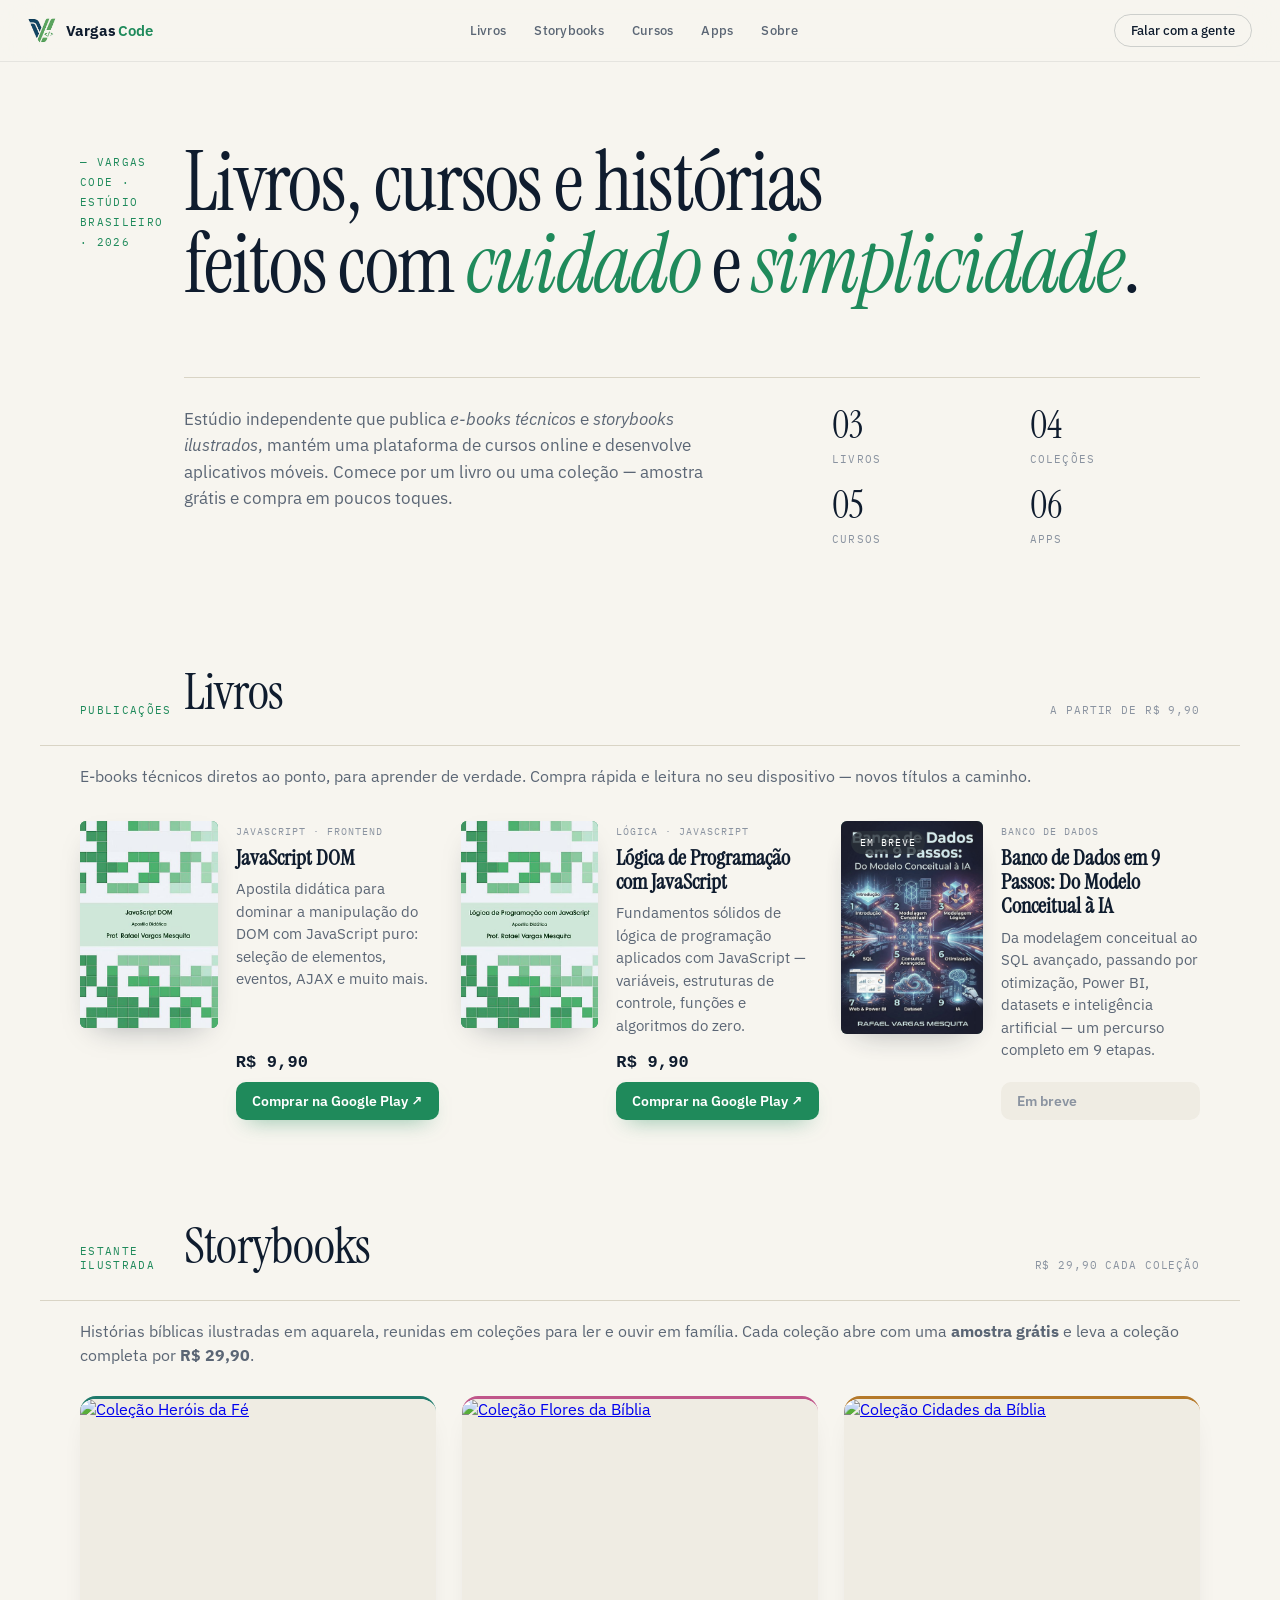
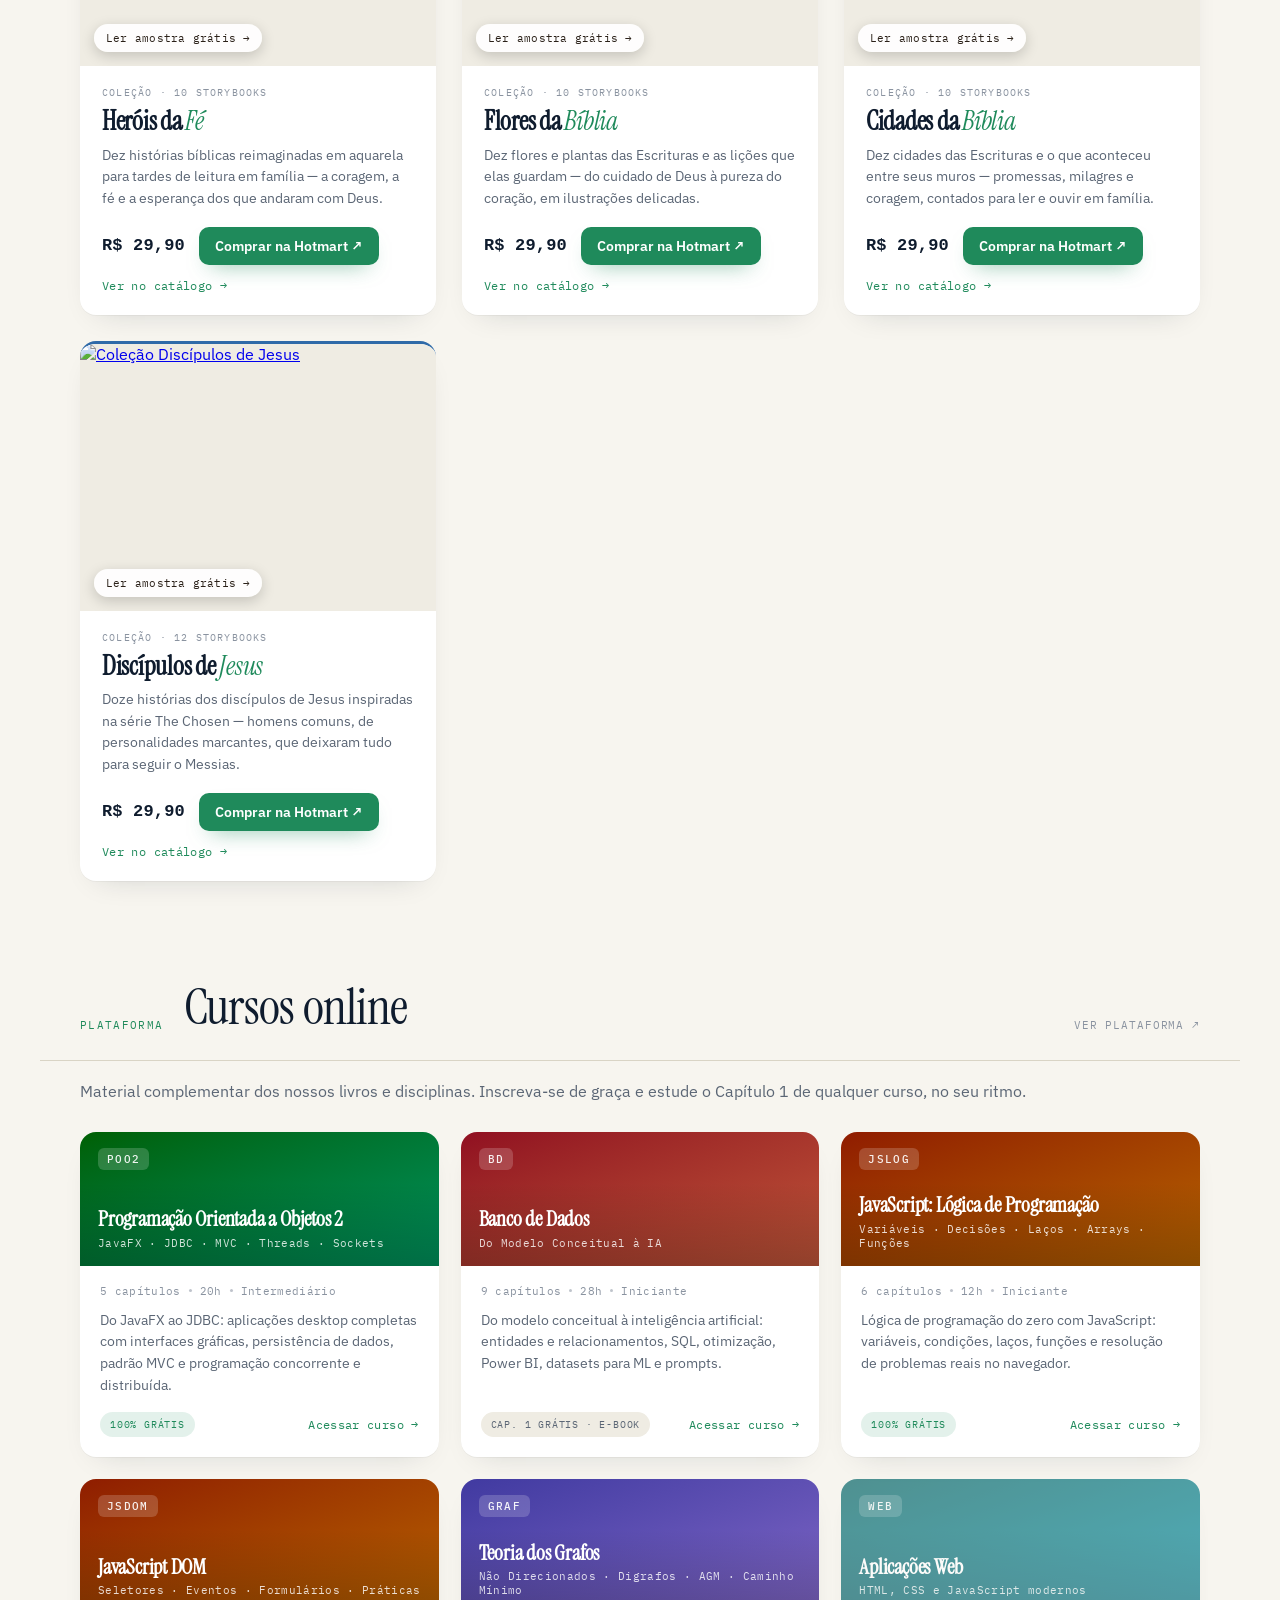
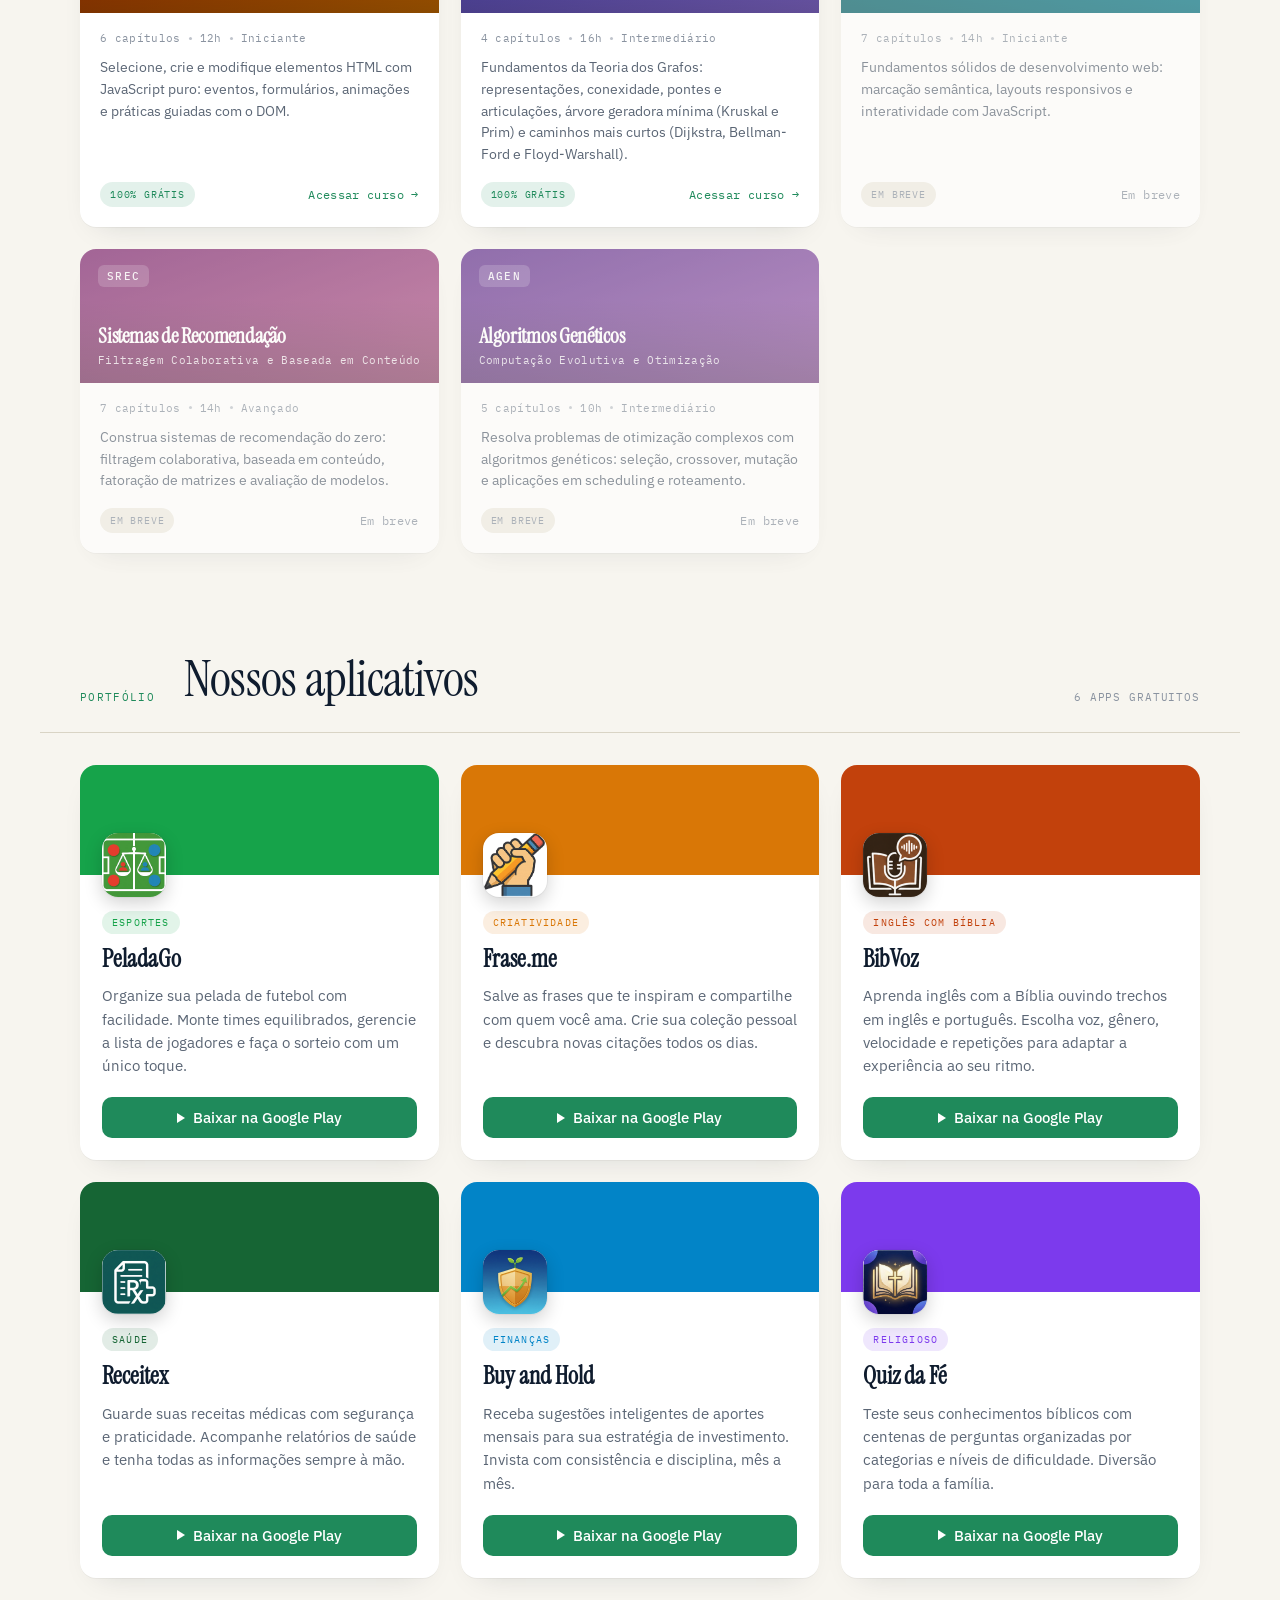
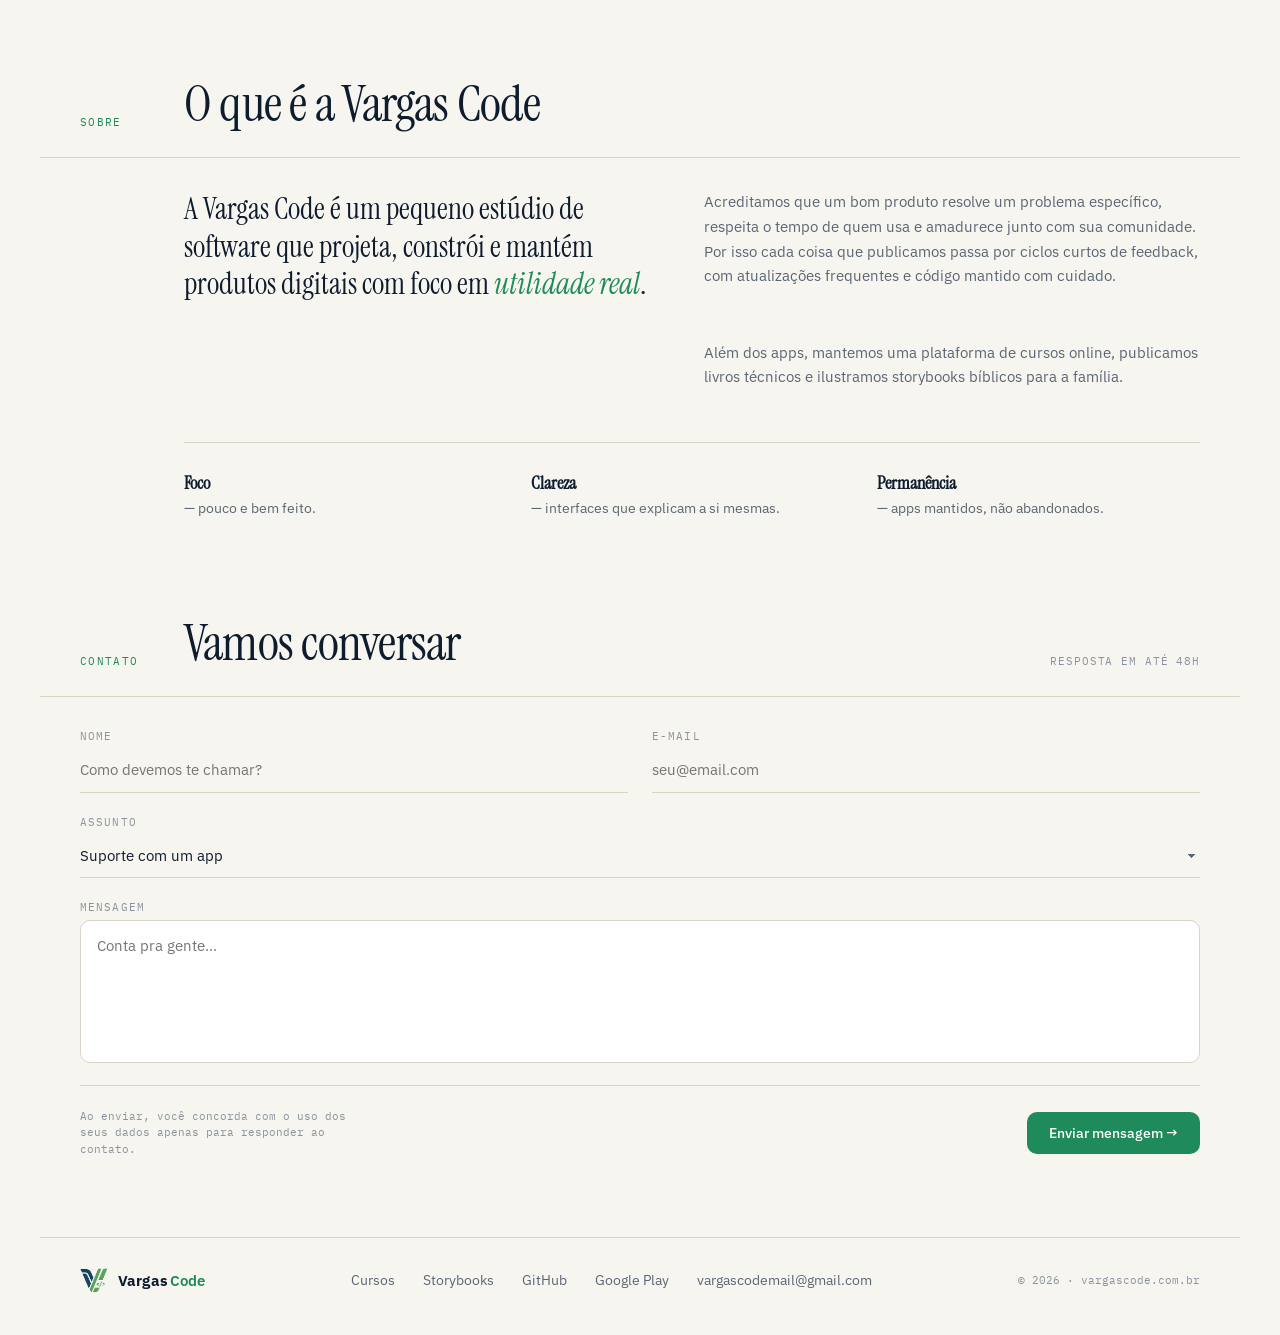
==== commit 1b3db3e4: "Refactor book and storybook sections for improved structure and add pricing details" ====
--- a/index.html
+++ b/index.html
@@ -26,10 +26,10 @@
     <span class="brand-text"><b>Vargas</b><i>Code</i></span>
   </a>
   <nav class="ed-nav-links" aria-label="Navegação principal">
+    <a href="#livros">Livros</a>
+    <a href="#storybooks">Storybooks</a>
+    <a href="#cursos">Cursos</a>
     <a href="#apps">Apps</a>
-    <a href="#cursos">Cursos</a>
-    <a href="#storybooks">Storybooks</a>
-    <a href="#livros">Livros</a>
     <a href="#sobre">Sobre</a>
   </nav>
   <a class="nav-cta" href="#contato">Falar com a gente</a>
@@ -46,32 +46,52 @@
       <span class="ed-eyebrow">— Vargas Code · estúdio brasileiro · 2026</span>
     </div>
     <h1 class="ed-hero-title">
-      Apps, cursos e histórias<br>
+      Livros, cursos e histórias<br>
       feitos com <em>cuidado</em> e <em>simplicidade</em>.
     </h1>
     <div class="ed-hero-meta">
       <p class="ed-hero-lede">
-        Estúdio independente que cria produtos digitais úteis: aplicativos
-        móveis, cursos online, livros técnicos e storybooks ilustrados. Cada
-        projeto nasce de um problema real e cresce com quem o usa.
+        Estúdio independente que publica <em>e-books técnicos</em> e
+        <em>storybooks ilustrados</em>, mantém uma plataforma de cursos online
+        e desenvolve aplicativos móveis. Comece por um livro ou uma coleção —
+        amostra grátis e compra em poucos toques.
       </p>
       <dl class="ed-stats">
+        <div><dt>03</dt><dd>livros</dd></div>
+        <div><dt>04</dt><dd>coleções</dd></div>
+        <div><dt>05</dt><dd>cursos</dd></div>
         <div><dt>06</dt><dd>apps</dd></div>
-        <div><dt>05</dt><dd>cursos</dd></div>
-        <div><dt>30</dt><dd>storybooks</dd></div>
-        <div><dt>03</dt><dd>livros</dd></div>
       </dl>
     </div>
   </section>
 
-  <!-- PORTFOLIO -->
-  <section class="ed-portfolio" id="apps">
+  <!-- LIVROS -->
+  <section class="ed-books" id="livros">
     <header class="ed-section-head">
-      <span class="ed-section-tag">Portfólio</span>
-      <h2>Nossos aplicativos</h2>
-      <span class="ed-section-count">6 apps disponíveis</span>
-    </header>
-    <div class="ed-grid"></div>
+      <span class="ed-section-tag">Publicações</span>
+      <h2>Livros</h2>
+      <span class="ed-section-count">a partir de R$ 9,90</span>
+    </header>
+    <p class="ed-section-lead">
+      E-books técnicos diretos ao ponto, para aprender de verdade. Compra
+      rápida e leitura no seu dispositivo — novos títulos a caminho.
+    </p>
+    <div class="ed-books-grid"></div>
+  </section>
+
+  <!-- STORYBOOKS -->
+  <section class="ed-storybooks" id="storybooks">
+    <header class="ed-section-head">
+      <span class="ed-section-tag">Estante ilustrada</span>
+      <h2>Storybooks</h2>
+      <span class="ed-section-count">R$ 29,90 cada coleção</span>
+    </header>
+    <p class="ed-section-lead">
+      Histórias bíblicas ilustradas em aquarela, reunidas em coleções para ler
+      e ouvir em família. Cada coleção abre com uma <strong>amostra grátis</strong>
+      e leva a coleção completa por <strong>R$ 29,90</strong>.
+    </p>
+    <div class="ed-sb-grid"></div>
   </section>
 
   <!-- CURSOS -->
@@ -88,28 +108,14 @@
     <div class="ed-courses-grid"></div>
   </section>
 
-  <!-- STORYBOOKS -->
-  <section class="ed-storybooks" id="storybooks">
+  <!-- PORTFOLIO -->
+  <section class="ed-portfolio" id="apps">
     <header class="ed-section-head">
-      <span class="ed-section-tag">Estante ilustrada</span>
-      <h2>Storybooks</h2>
-      <a class="ed-section-count" href="https://storybooks.vargascode.com.br/catalogo.html" target="_blank" rel="noopener noreferrer">ver catálogo ↗</a>
-    </header>
-    <p class="ed-section-lead">
-      Histórias bíblicas ilustradas em aquarela, reunidas em coleções de dez
-      títulos para ler e ouvir em família. Cada coleção abre com uma amostra grátis.
-    </p>
-    <div class="ed-sb-grid"></div>
-  </section>
-
-  <!-- LIVROS -->
-  <section class="ed-books" id="livros">
-    <header class="ed-section-head">
-      <span class="ed-section-tag">Publicações</span>
-      <h2>Livros</h2>
-      <span class="ed-section-count">e-books técnicos</span>
-    </header>
-    <div class="ed-books-grid"></div>
+      <span class="ed-section-tag">Portfólio</span>
+      <h2>Nossos aplicativos</h2>
+      <span class="ed-section-count">6 apps gratuitos</span>
+    </header>
+    <div class="ed-grid"></div>
   </section>
 
   <!-- SOBRE -->
--- a/styles.css
+++ b/styles.css
@@ -28,6 +28,11 @@
   --card: #ffffff;
   --card-soft: #efece3;
   --navy: #0f1c2e;
+  /* cores das coleções de storybooks (usadas no CTA de compra) */
+  --colecao-herois: #1f7a6b;
+  --colecao-flores: #c0568a;
+  --colecao-cidades: #b5792a;
+  --colecao-discipulos: #2f6aa8;
 }
 
 /* font pairings driven by tweak */
@@ -255,10 +260,11 @@
 }
 .ed-book {
   display: grid; grid-template-columns: 1fr 1.4fr;
-  gap: 18px; align-items: start;
+  gap: 18px; align-items: stretch;
 }
 .ed-book-cover {
   aspect-ratio: 2/3;
+  align-self: start;
   border-radius: 6px;
   background: var(--book-color, var(--accent));
   position: relative; overflow: hidden;
@@ -284,16 +290,53 @@
   font-family: var(--f-mono); font-size: 9px; letter-spacing: .12em; text-transform: uppercase;
   color: rgba(255,255,255,.7);
 }
-.ed-book-meta { padding-top: 4px; display: flex; flex-direction: column; gap: 8px; }
+.ed-book-meta { padding-top: 4px; display: flex; flex-direction: column; gap: 8px; height: 100%; }
 .ed-book-tag {
   align-self: flex-start;
   font-family: var(--f-mono); font-size: 10px; letter-spacing: .1em; text-transform: uppercase;
   color: var(--fg-soft);
 }
 .ed-book-name { margin: 0; font-family: var(--f-display); font-size: 22px; line-height: 1.1; color: var(--fg); }
-.ed-book-desc { margin: 0; font-size: 15px; line-height: 1.5; color: var(--fg-mute); }
+.ed-book-desc { margin: 0; font-size: 15px; line-height: 1.5; color: var(--fg-mute); flex: 1; }
 .ed-book-link { font-family: var(--f-mono); font-size: 12px; color: var(--accent); text-decoration: none; letter-spacing: .04em; margin-top: 4px; }
 .ed-book-link:hover { text-decoration: underline; }
+
+/* ----- PREÇO + COMPRA (livros e storybooks) ----- */
+.ed-buy-row {
+  display: flex; align-items: center; flex-wrap: wrap;
+  gap: 10px 14px; margin-top: 8px;
+}
+.ed-price {
+  font-family: var(--f-mono); font-weight: 600; font-size: 17px;
+  letter-spacing: .01em; color: var(--fg);
+}
+.ed-price--free { color: var(--accent); }
+.ed-buy {
+  display: inline-flex; align-items: center; gap: 7px;
+  background: var(--accent); color: var(--accent-on);
+  font: 600 14px/1 var(--f-body); text-decoration: none; white-space: nowrap;
+  padding: 12px 16px; border-radius: 10px;
+  box-shadow: 0 10px 22px -12px color-mix(in oklab, var(--accent) 65%, transparent);
+  transition: filter .2s, transform .2s;
+}
+.ed-buy:hover { filter: brightness(.93); transform: translateY(-1px); }
+.ed-buy:focus-visible { outline: 2px solid var(--accent); outline-offset: 3px; }
+.ed-buy--soon {
+  background: var(--card-soft); color: var(--fg-soft);
+  box-shadow: none; cursor: default; pointer-events: none;
+}
+
+/* identidade da coleção: fita superior colorida */
+.ed-sb { border-top: 3px solid var(--sb-color, var(--accent)); }
+
+/* livro "Em breve" */
+.ed-book.is-soon .ed-book-cover { filter: grayscale(.4); opacity: .9; }
+.ed-book-ribbon {
+  position: absolute; top: 10px; left: 10px; z-index: 1;
+  font-family: var(--f-mono); font-size: 10px; letter-spacing: .1em; text-transform: uppercase;
+  color: #fff; background: rgba(15,28,46,.8);
+  padding: 5px 9px; border-radius: 999px;
+}
 
 /* ----- CURSOS ----- */
 .ed-courses { padding-bottom: 40px; }
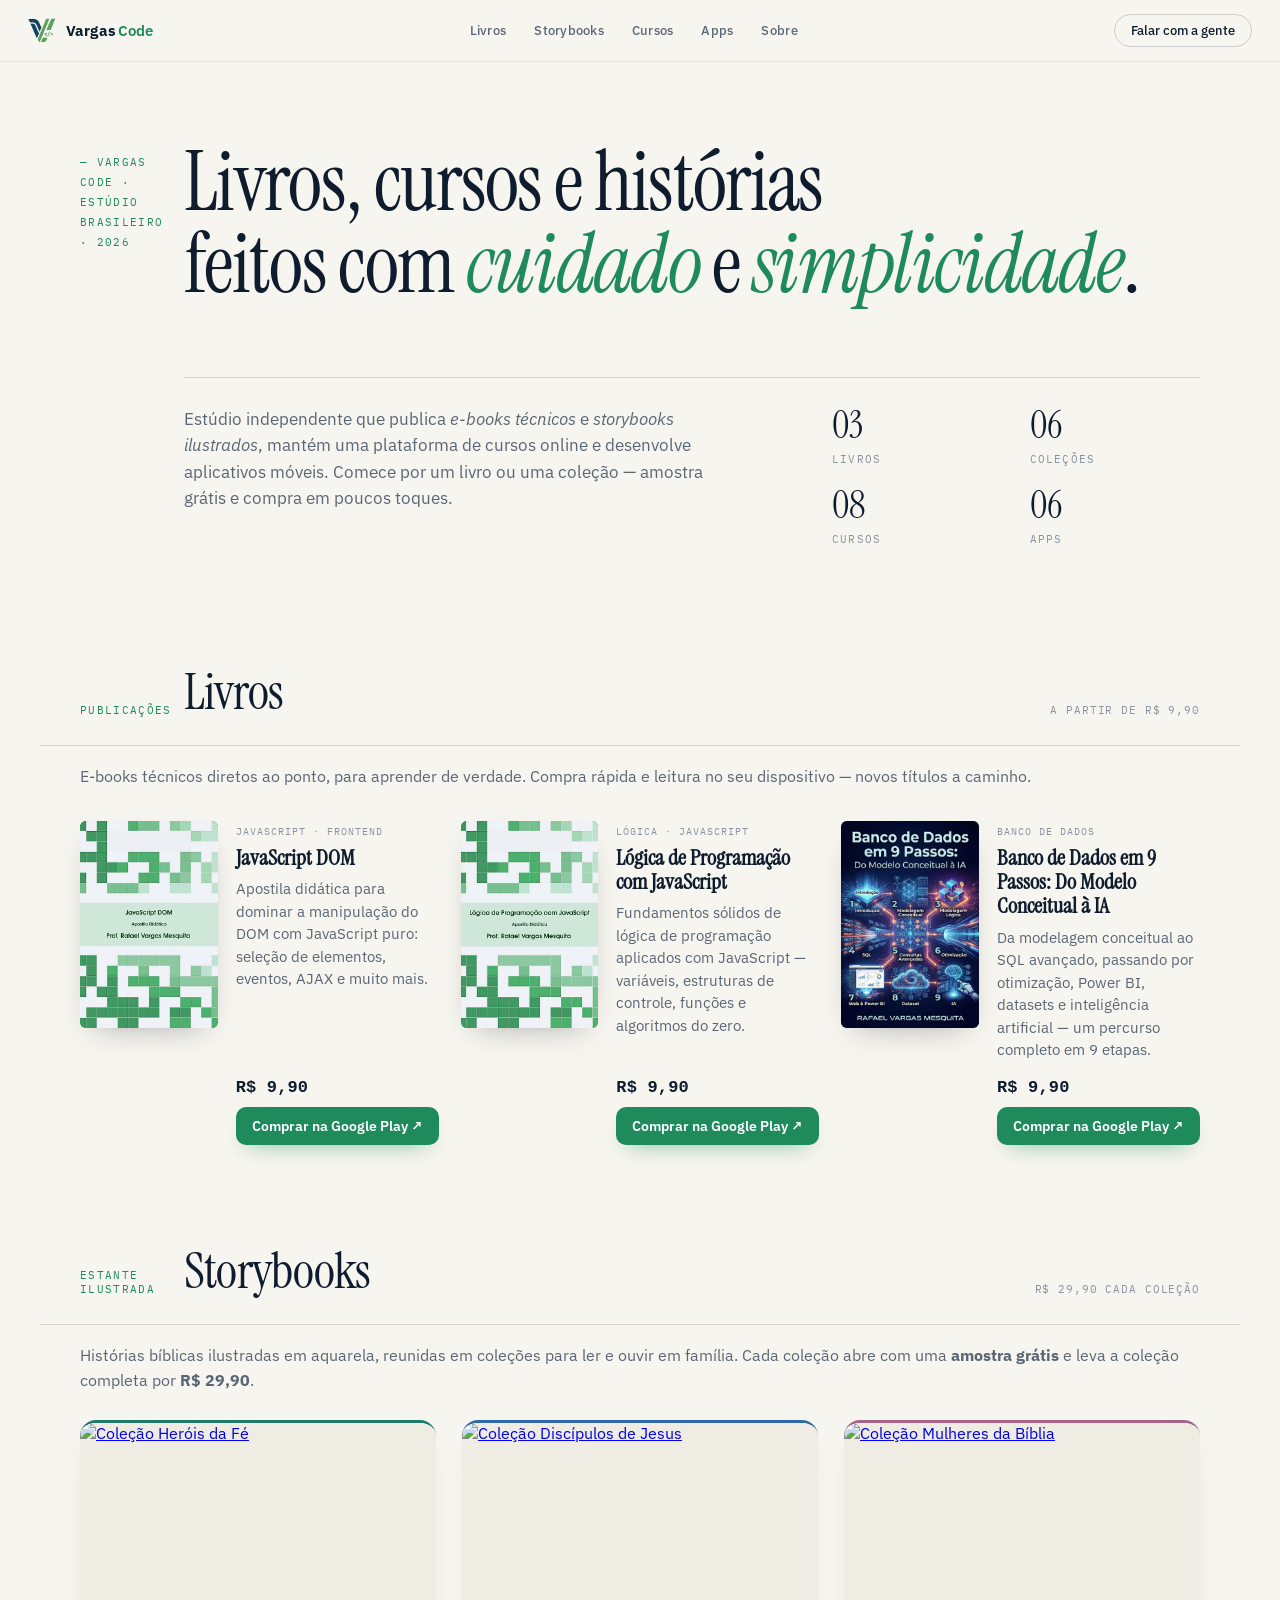
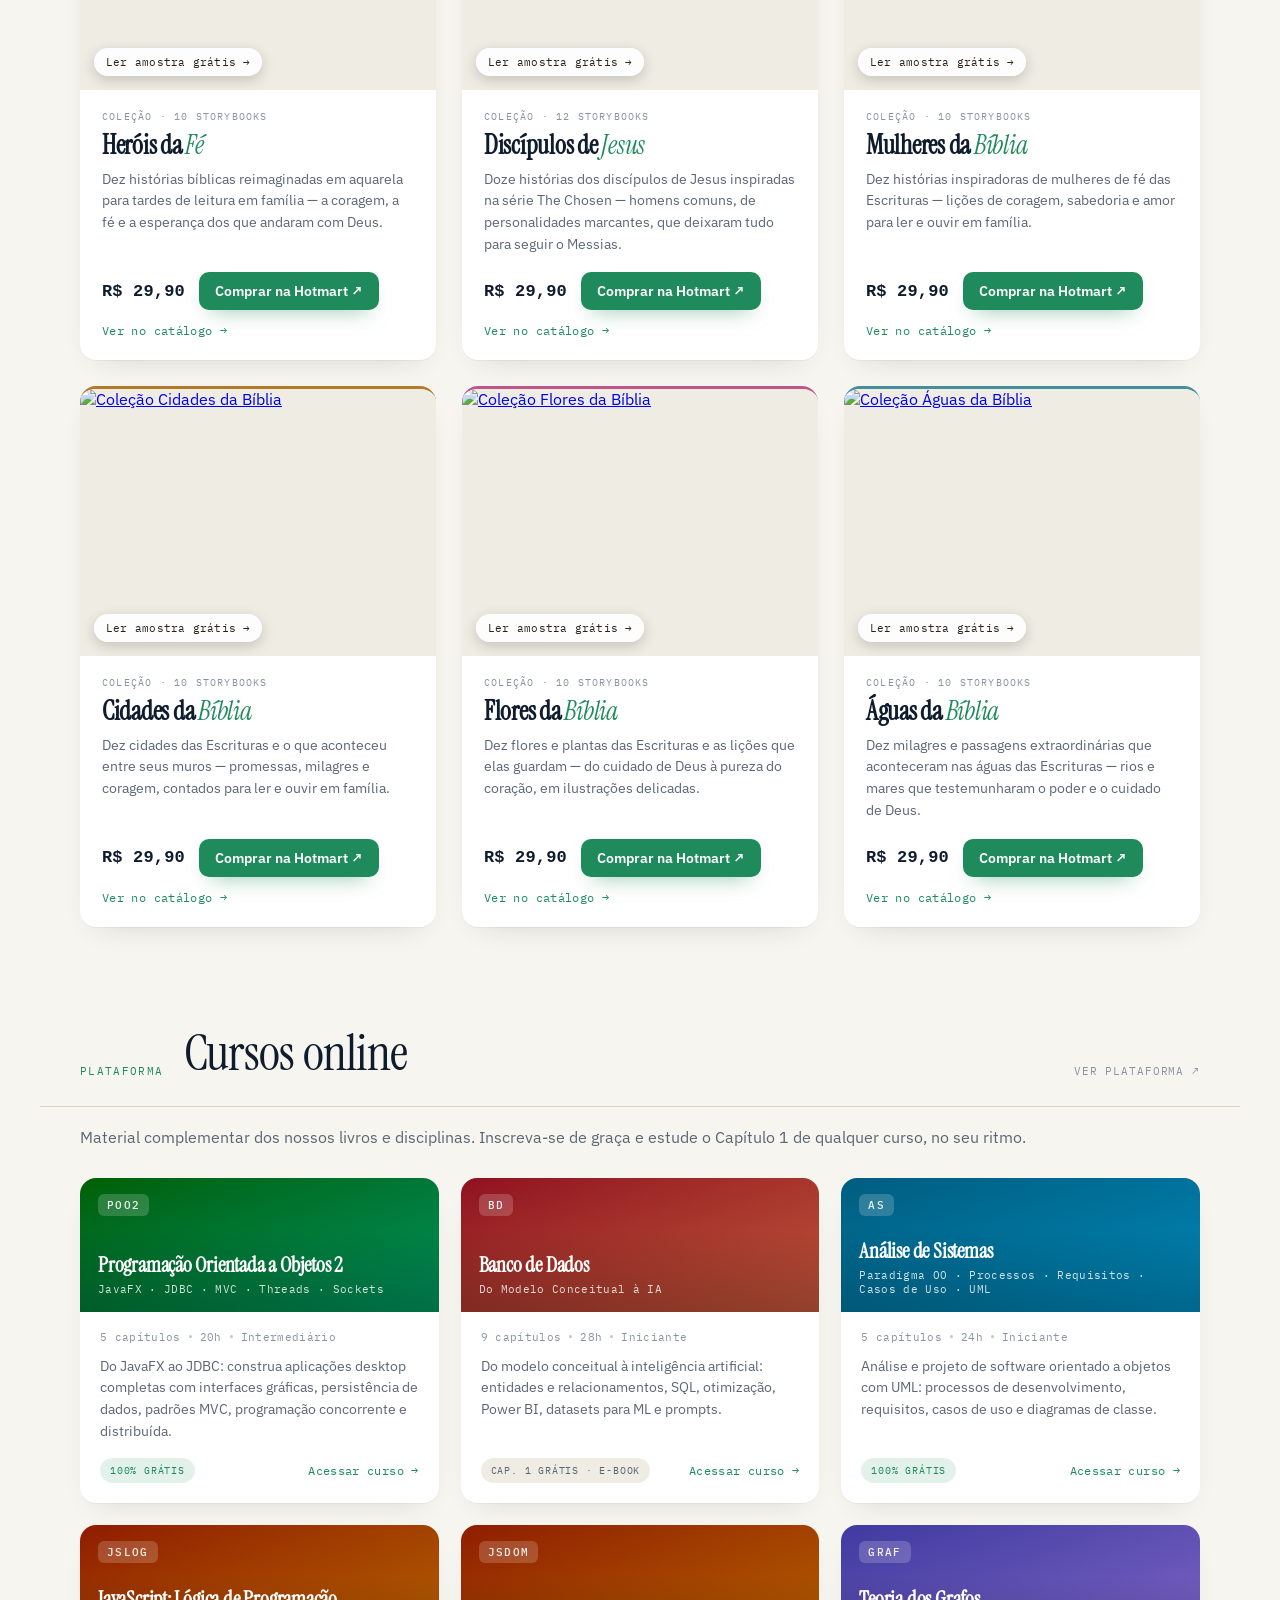
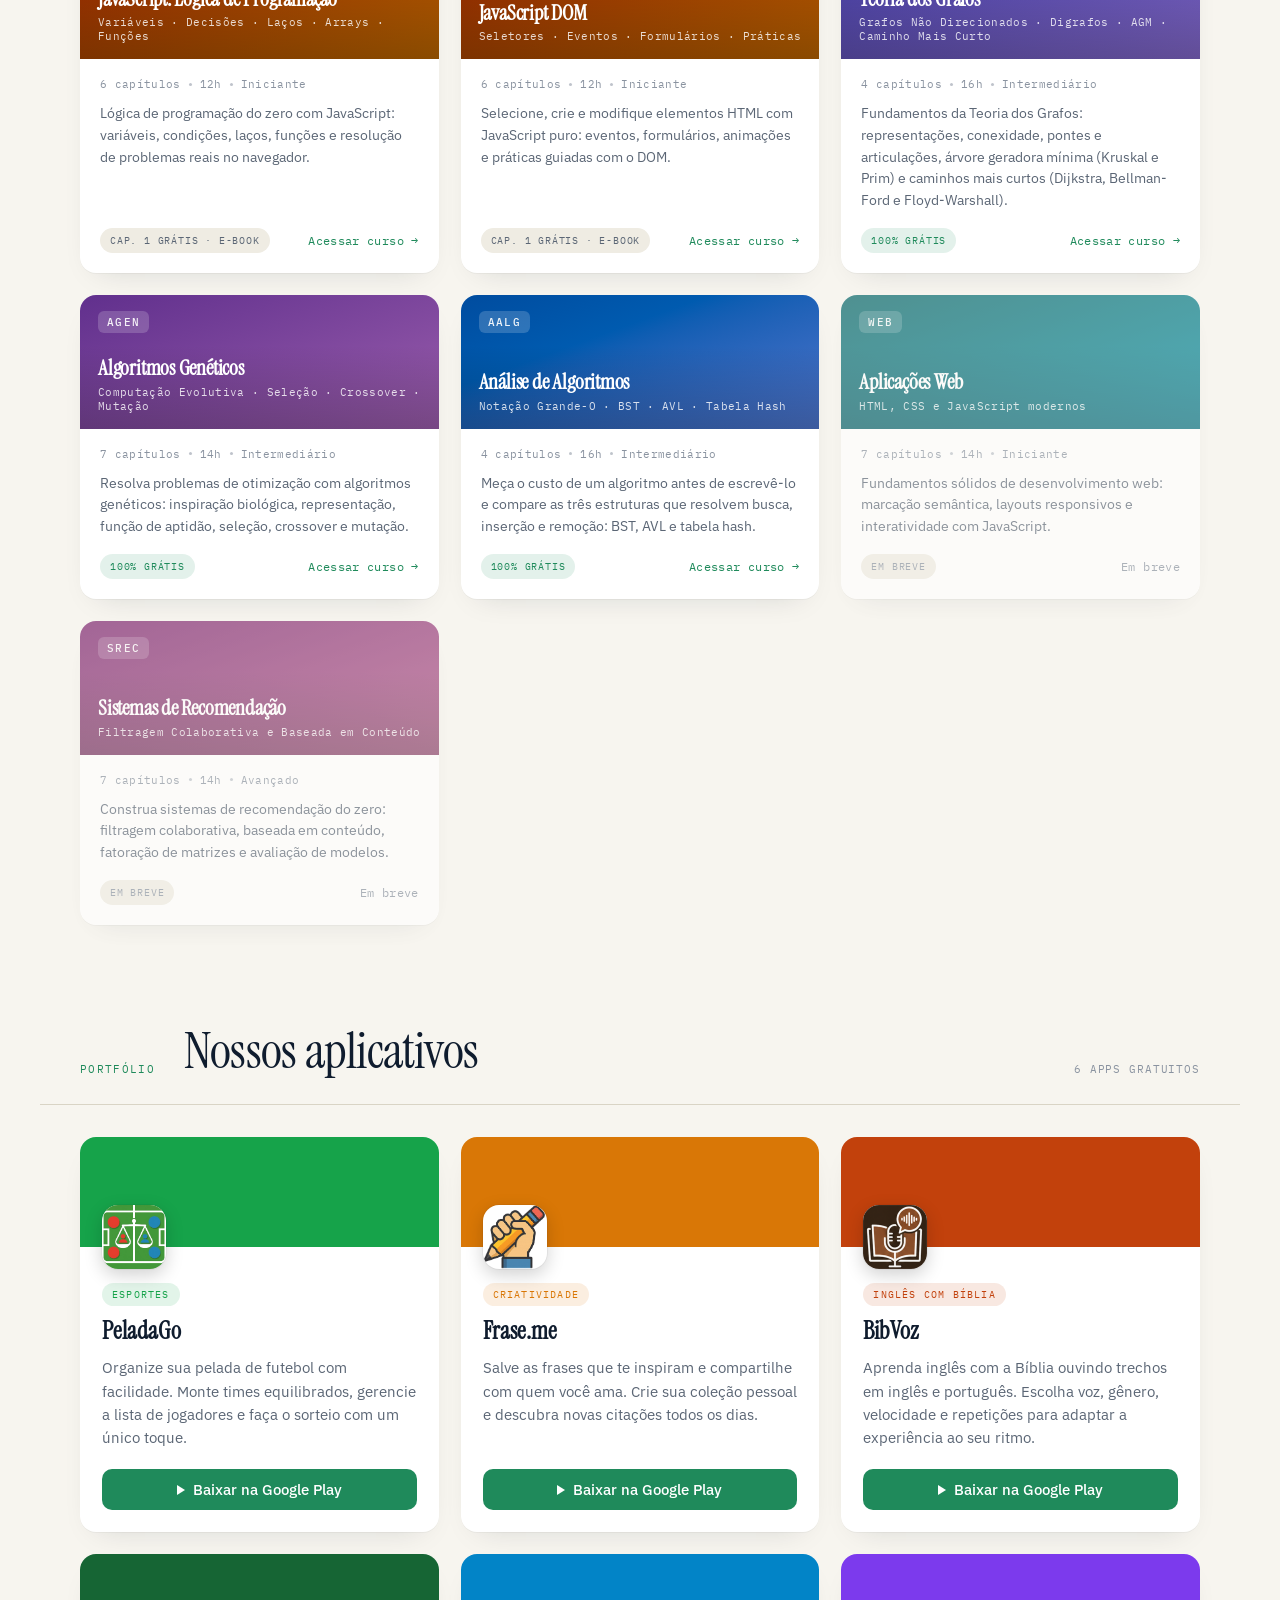
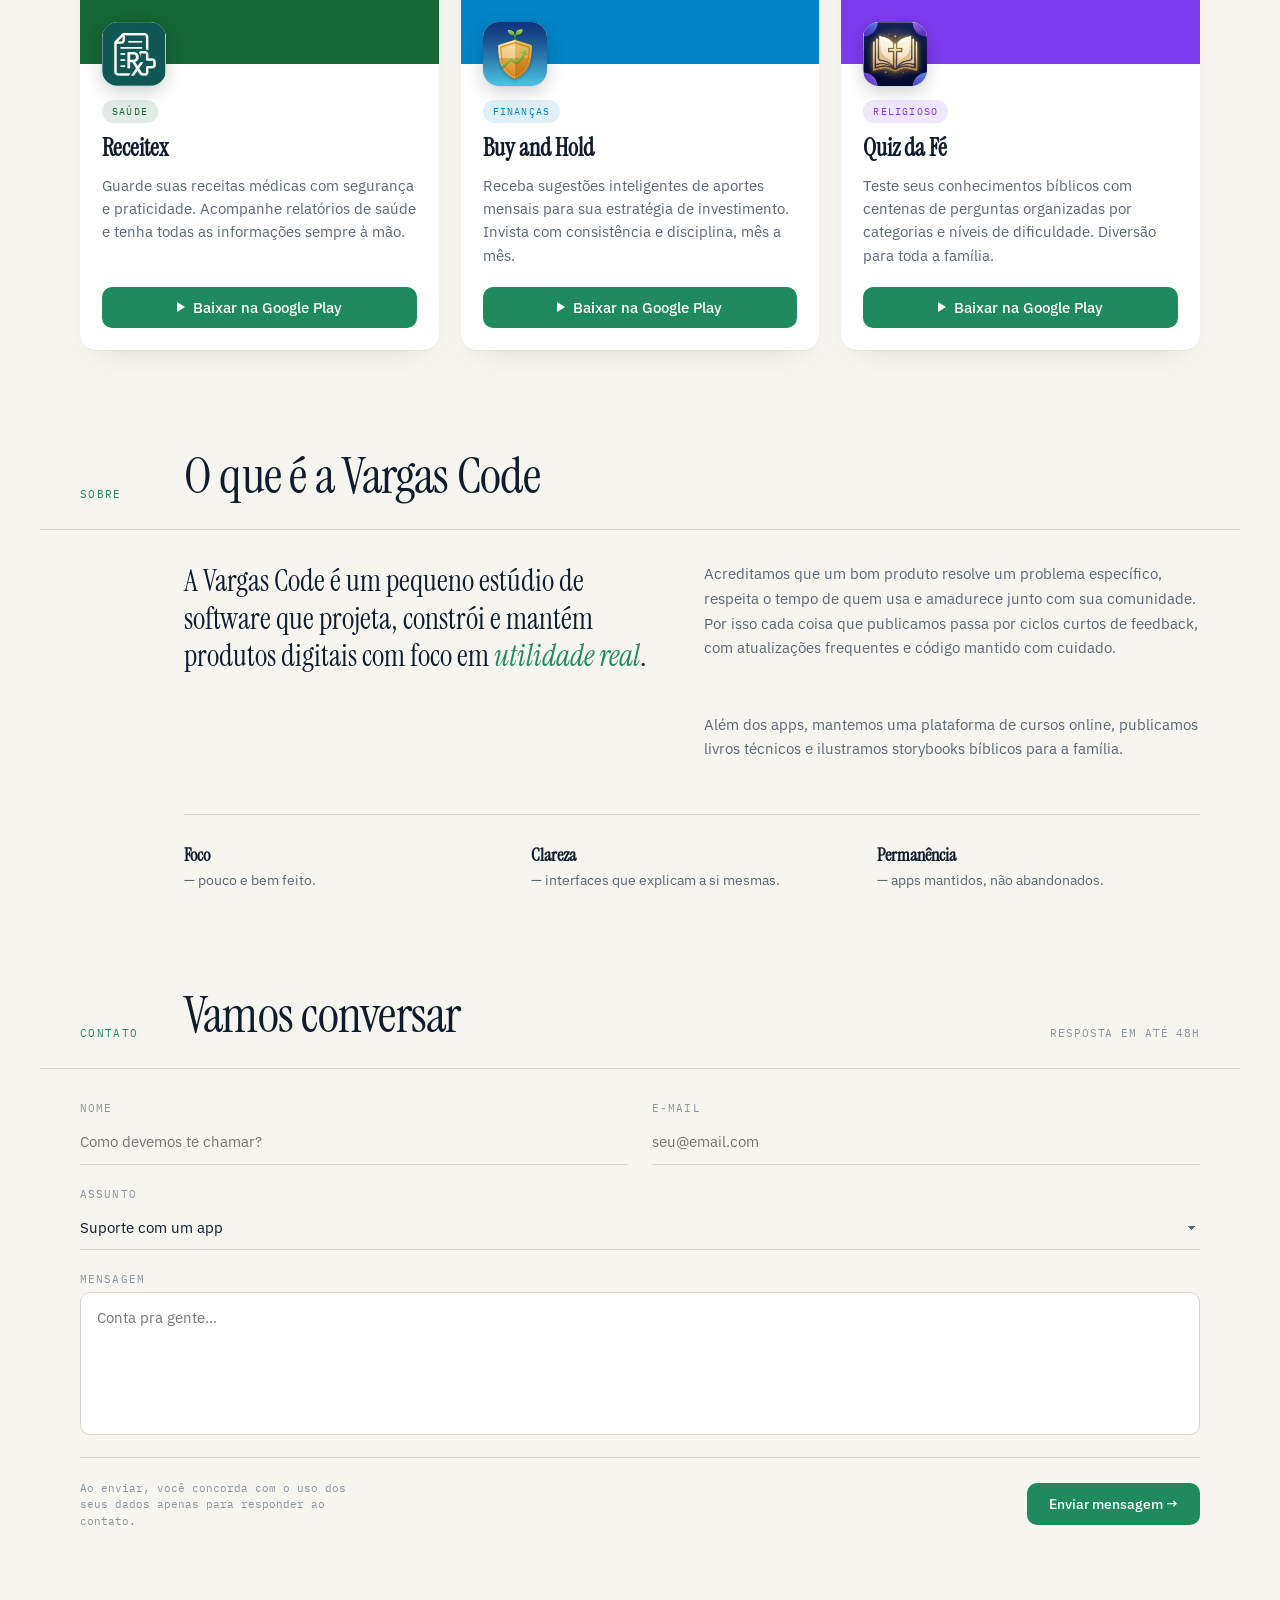
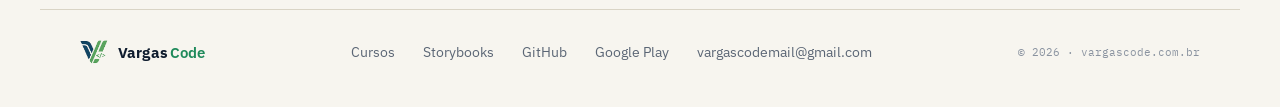
==== commit 069c0f77: "feat: update book URLs, add new courses, and adjust content metadata and statistics" ====
--- a/index.html
+++ b/index.html
@@ -58,8 +58,8 @@
       </p>
       <dl class="ed-stats">
         <div><dt>03</dt><dd>livros</dd></div>
-        <div><dt>04</dt><dd>coleções</dd></div>
-        <div><dt>05</dt><dd>cursos</dd></div>
+        <div><dt>06</dt><dd>coleções</dd></div>
+        <div><dt>08</dt><dd>cursos</dd></div>
         <div><dt>06</dt><dd>apps</dd></div>
       </dl>
     </div>
--- a/styles.css
+++ b/styles.css
@@ -33,6 +33,8 @@
   --colecao-flores: #c0568a;
   --colecao-cidades: #b5792a;
   --colecao-discipulos: #2f6aa8;
+  --colecao-mulheres: #a8658a;
+  --colecao-aguas: #458f9a;
 }
 
 /* font pairings driven by tweak */
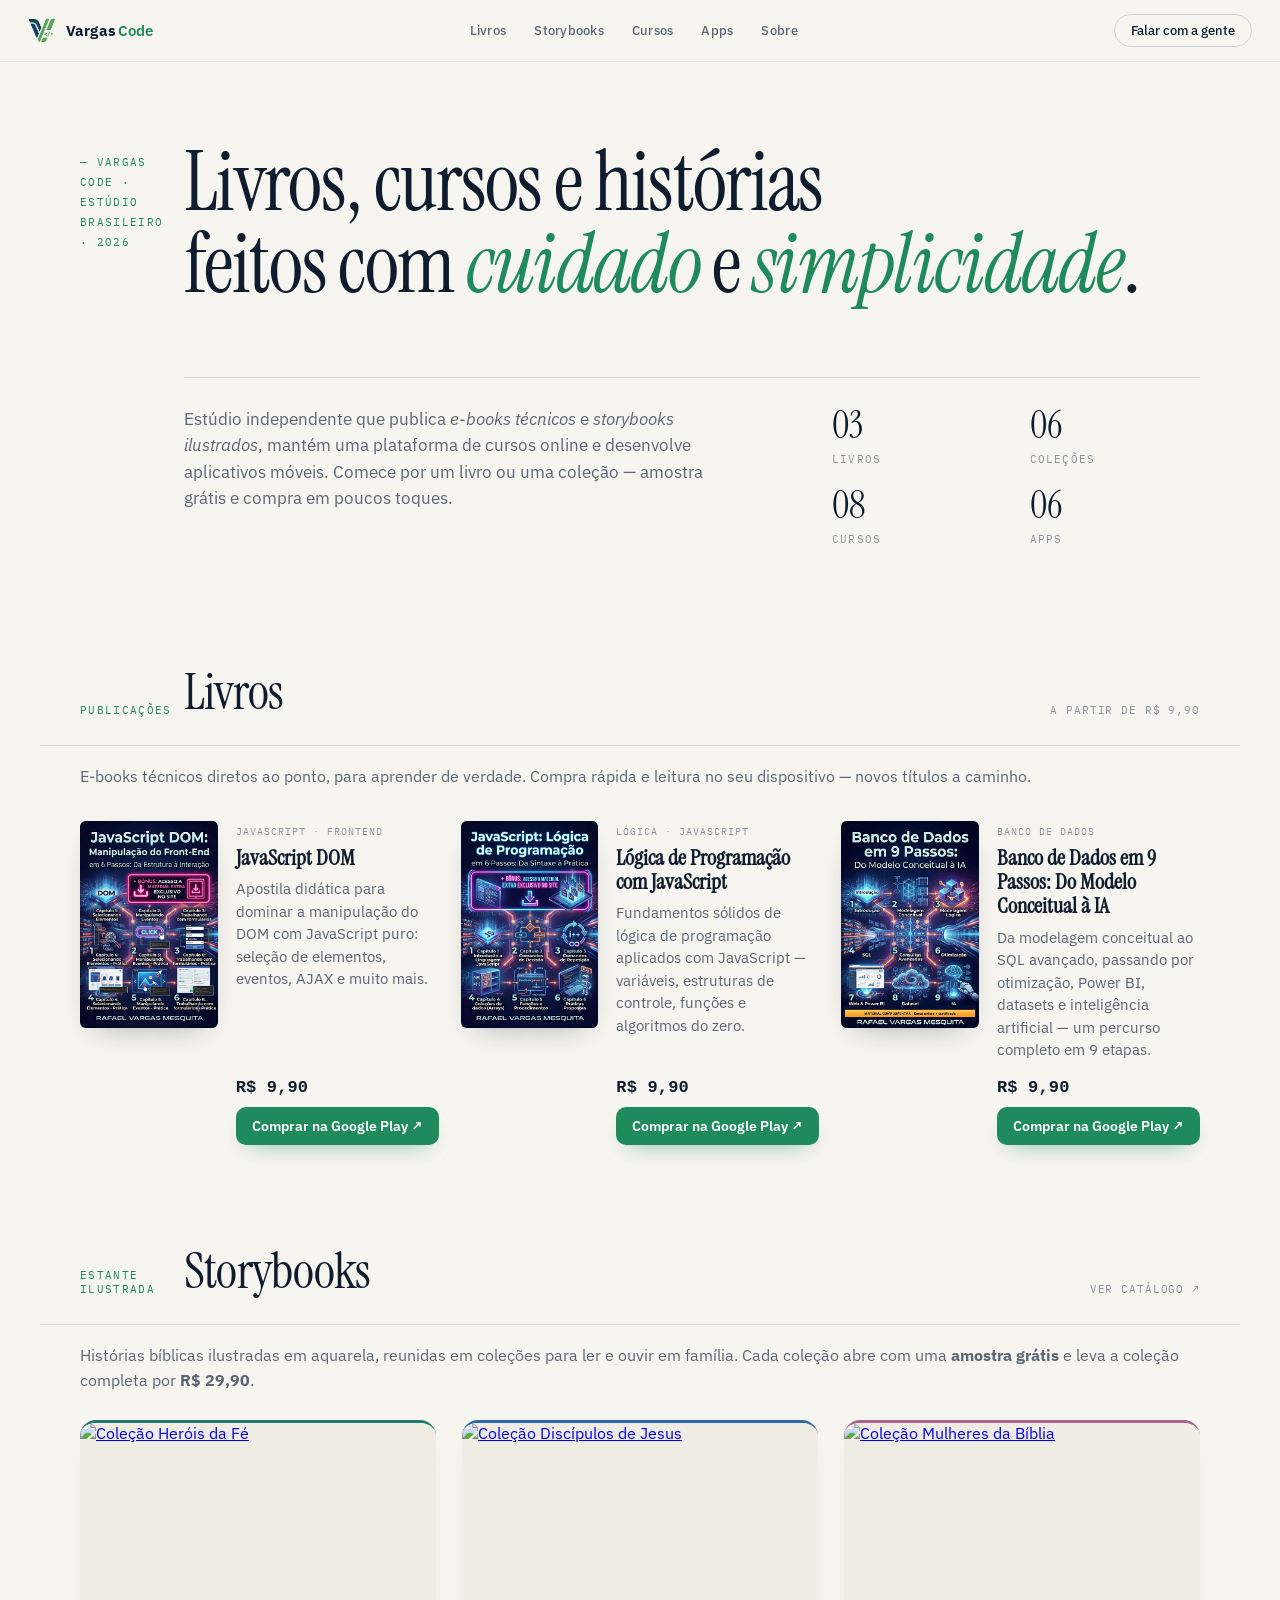
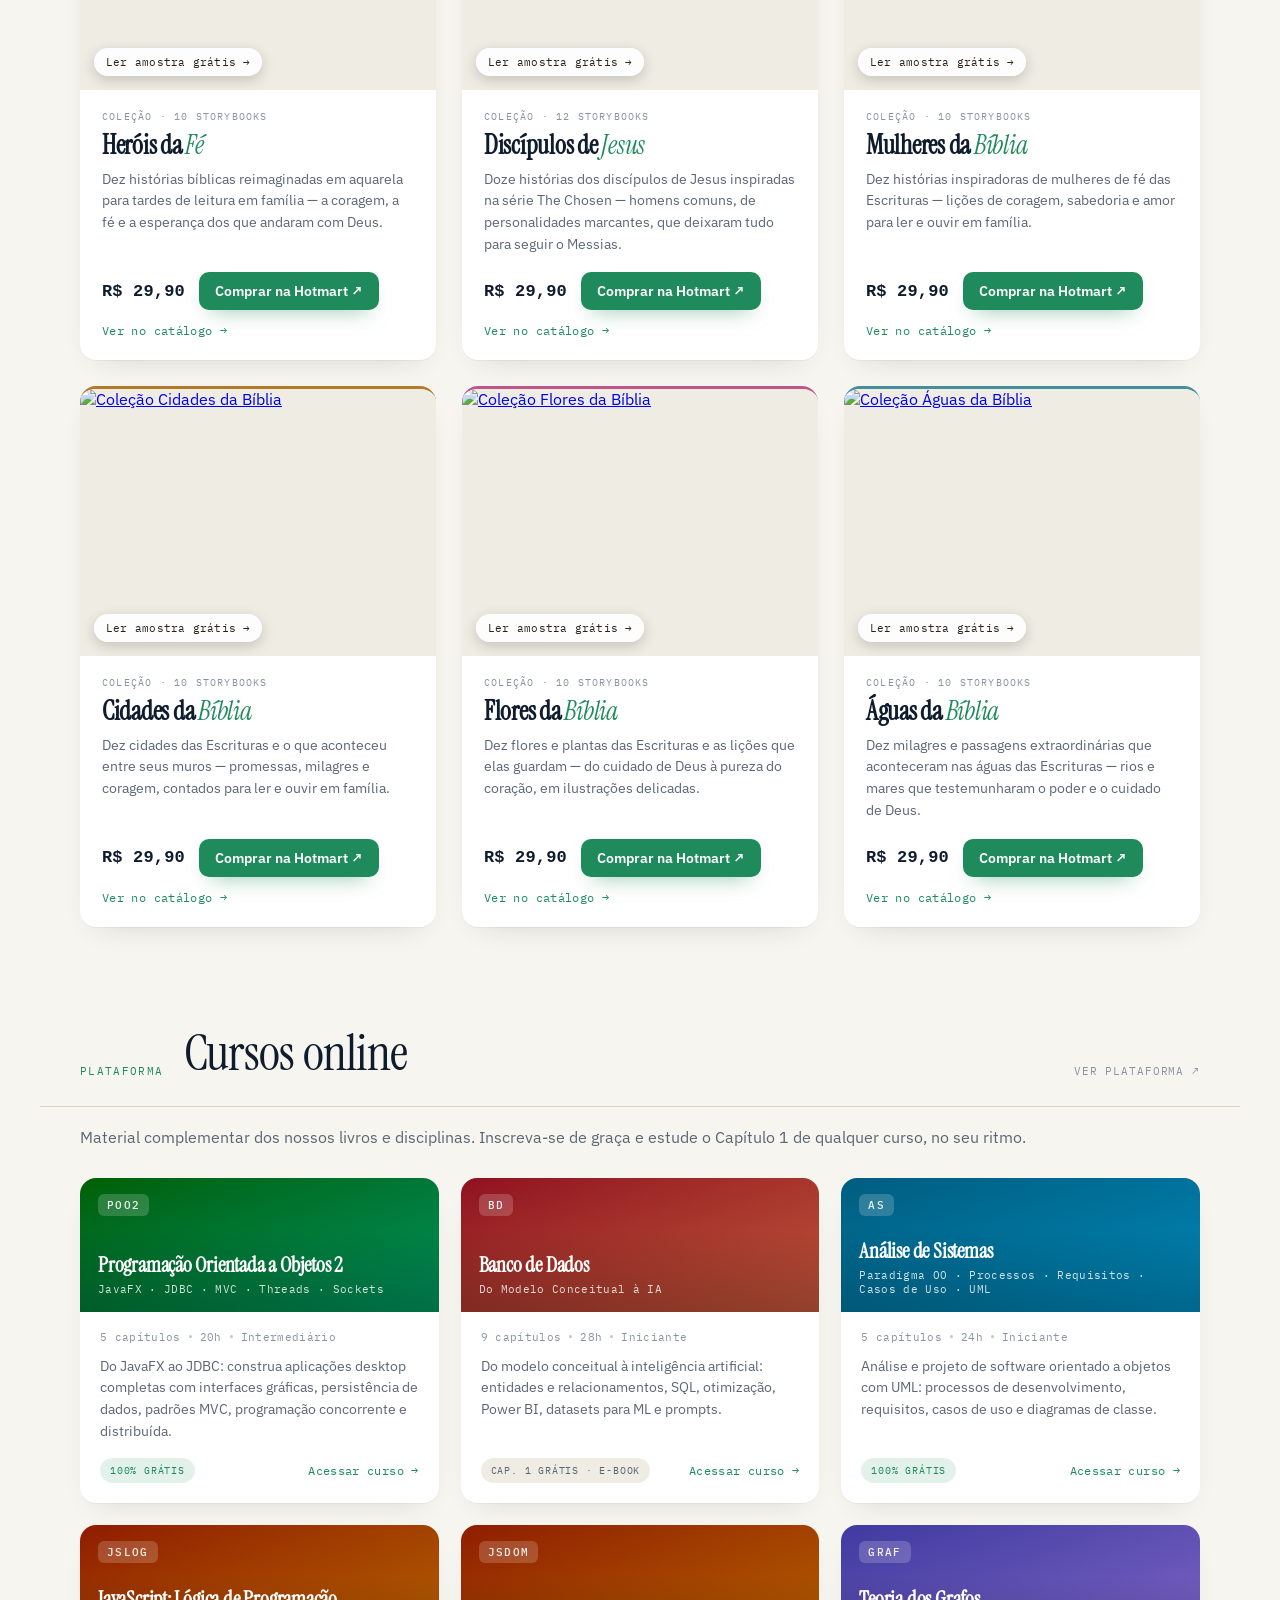
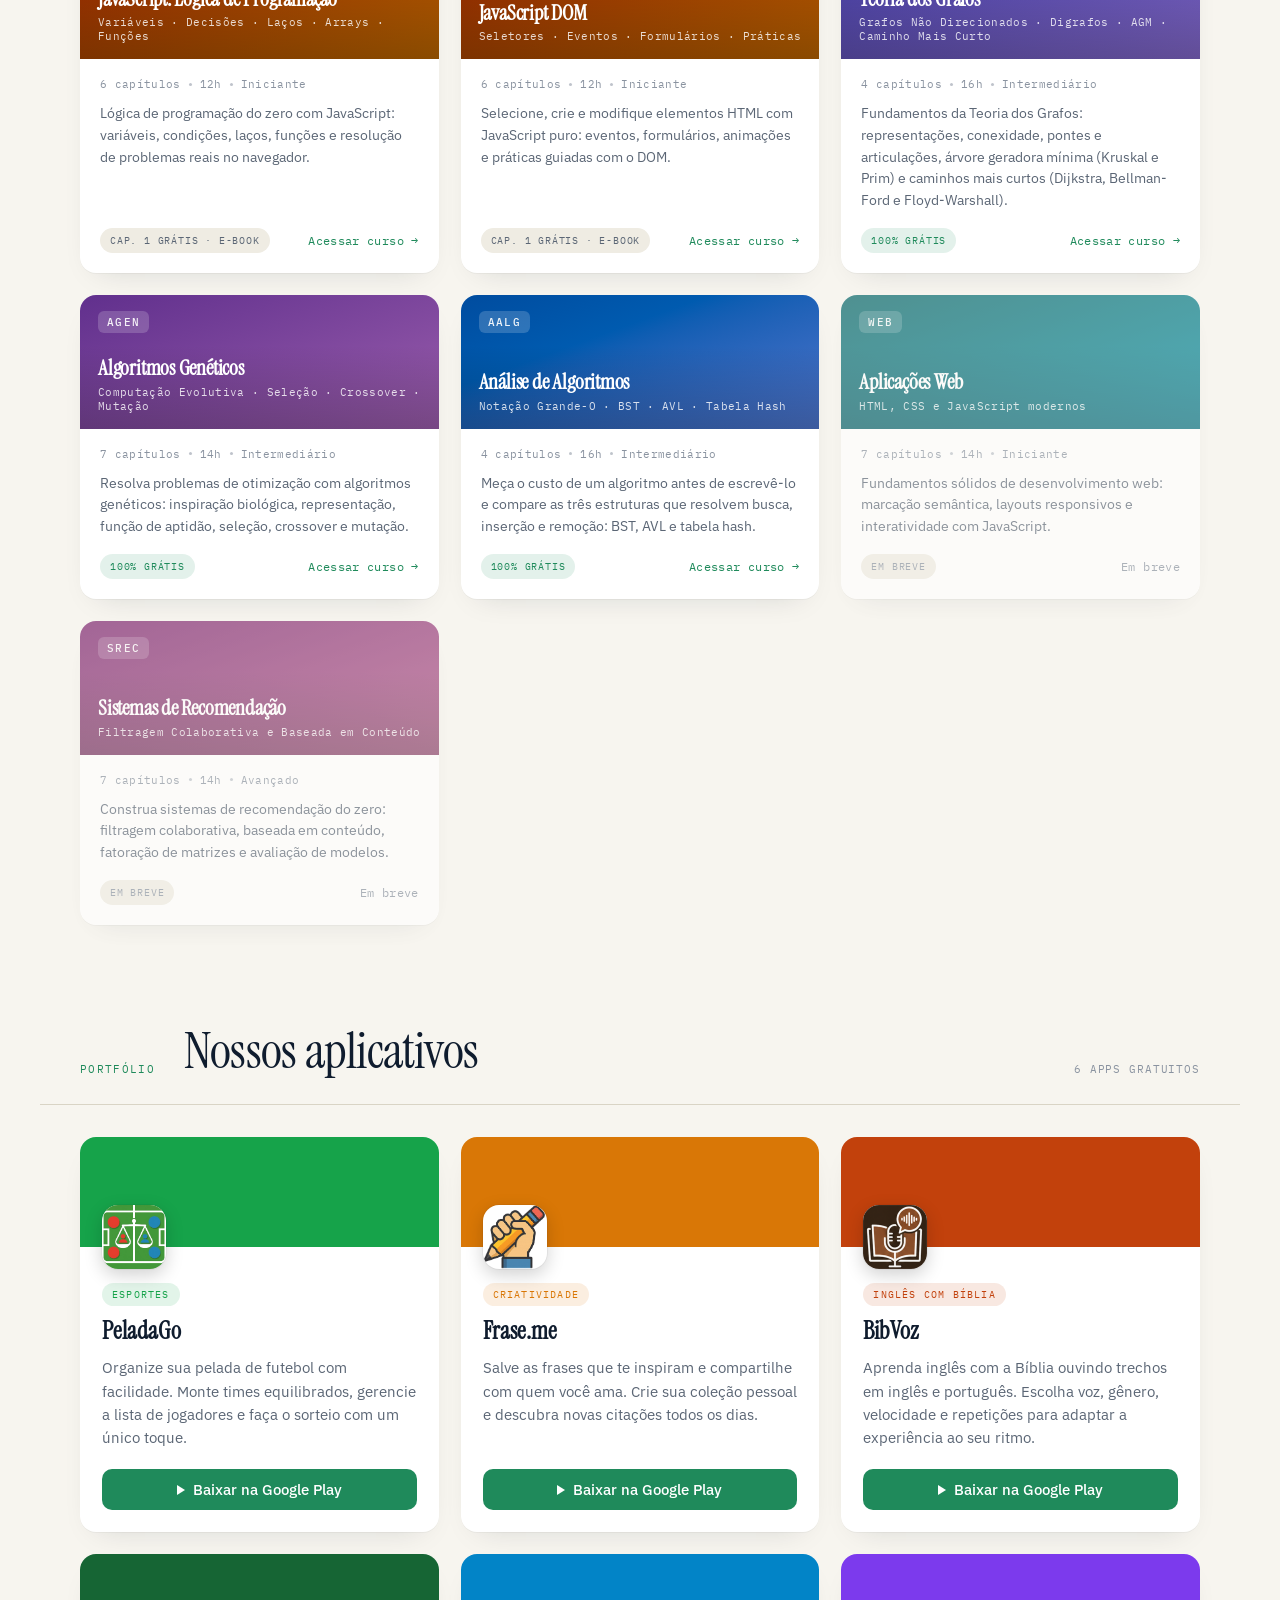
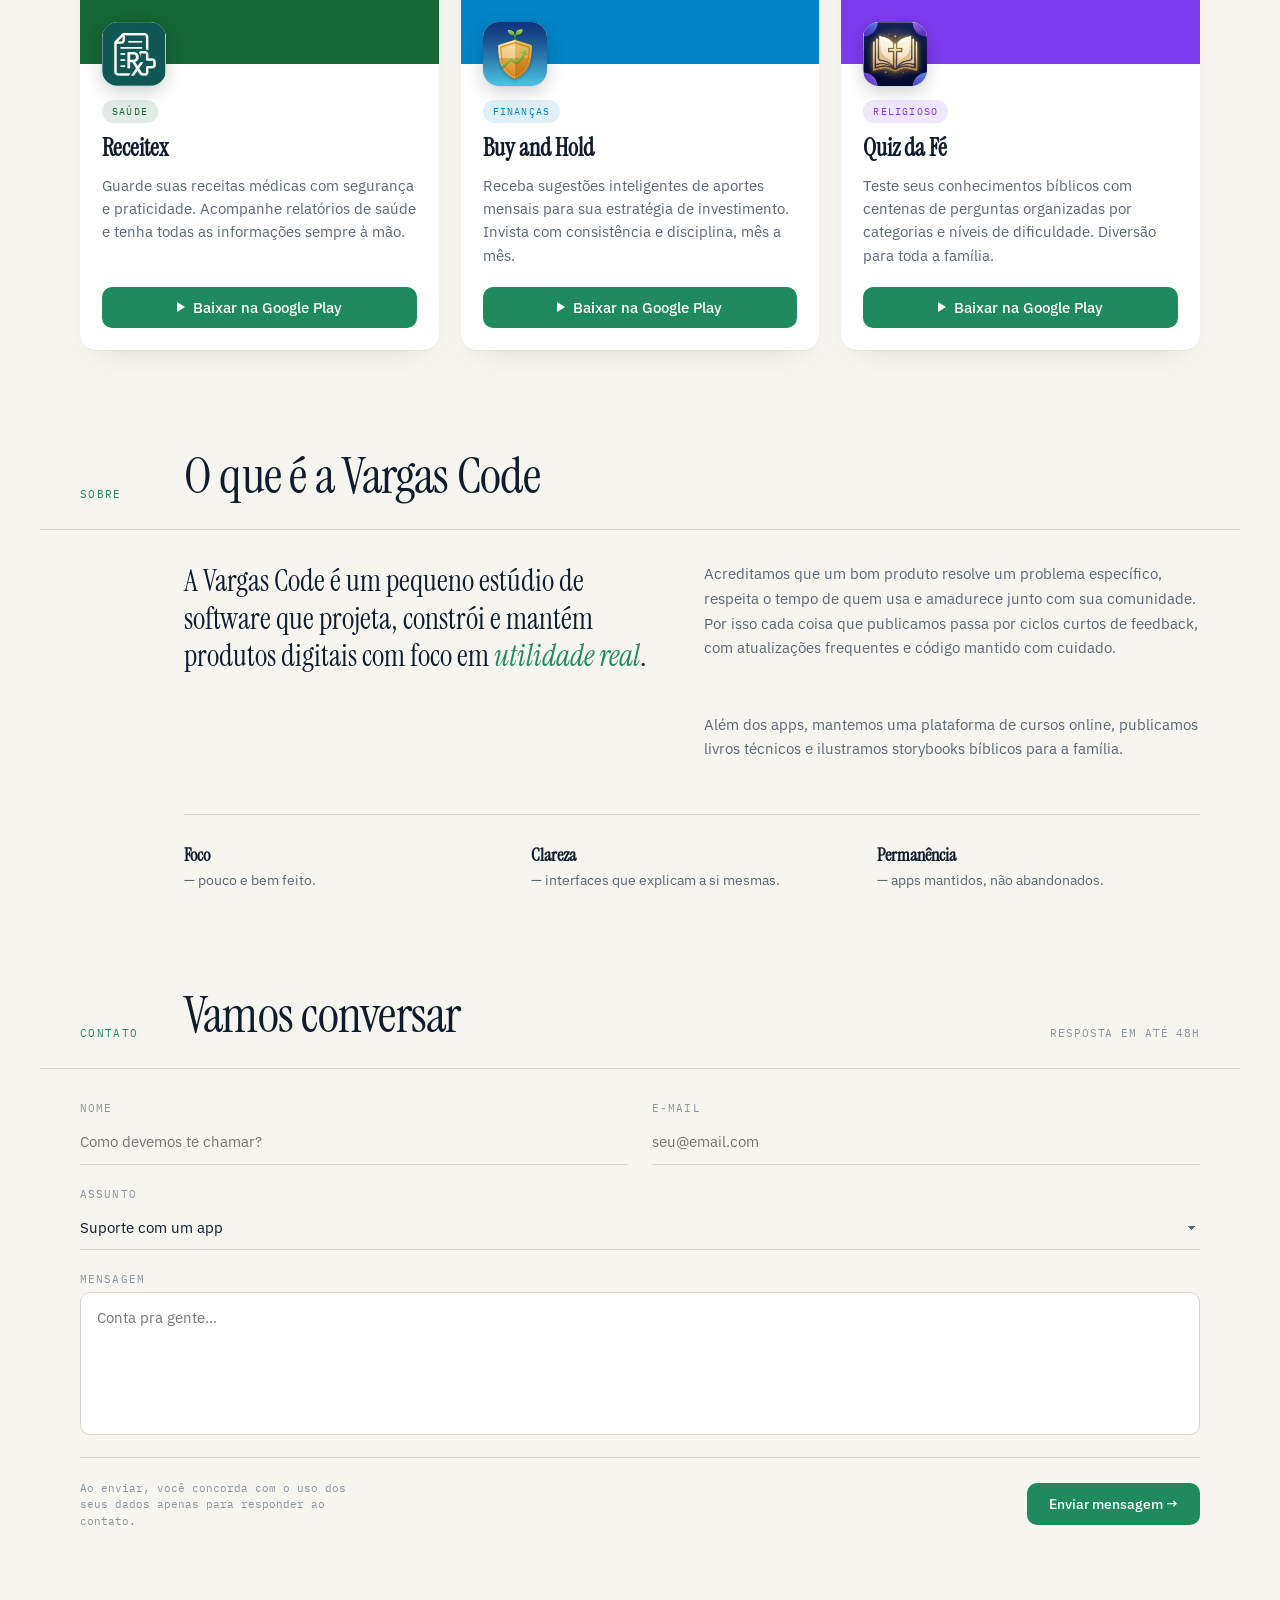
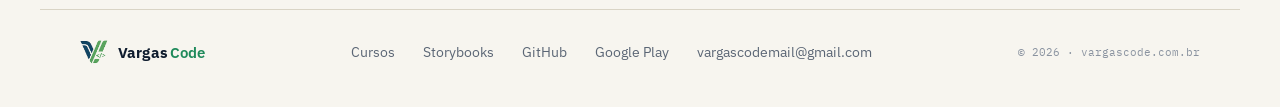
==== commit 8f12f245: "feat: update book cover image paths and replace section header text with a catalog link" ====
--- a/index.html
+++ b/index.html
@@ -84,7 +84,7 @@
     <header class="ed-section-head">
       <span class="ed-section-tag">Estante ilustrada</span>
       <h2>Storybooks</h2>
-      <span class="ed-section-count">R$ 29,90 cada coleção</span>
+      <a class="ed-section-count" href="https://storybooks.vargascode.com.br/" target="_blank" rel="noopener noreferrer">ver catálogo ↗</a>
     </header>
     <p class="ed-section-lead">
       Histórias bíblicas ilustradas em aquarela, reunidas em coleções para ler
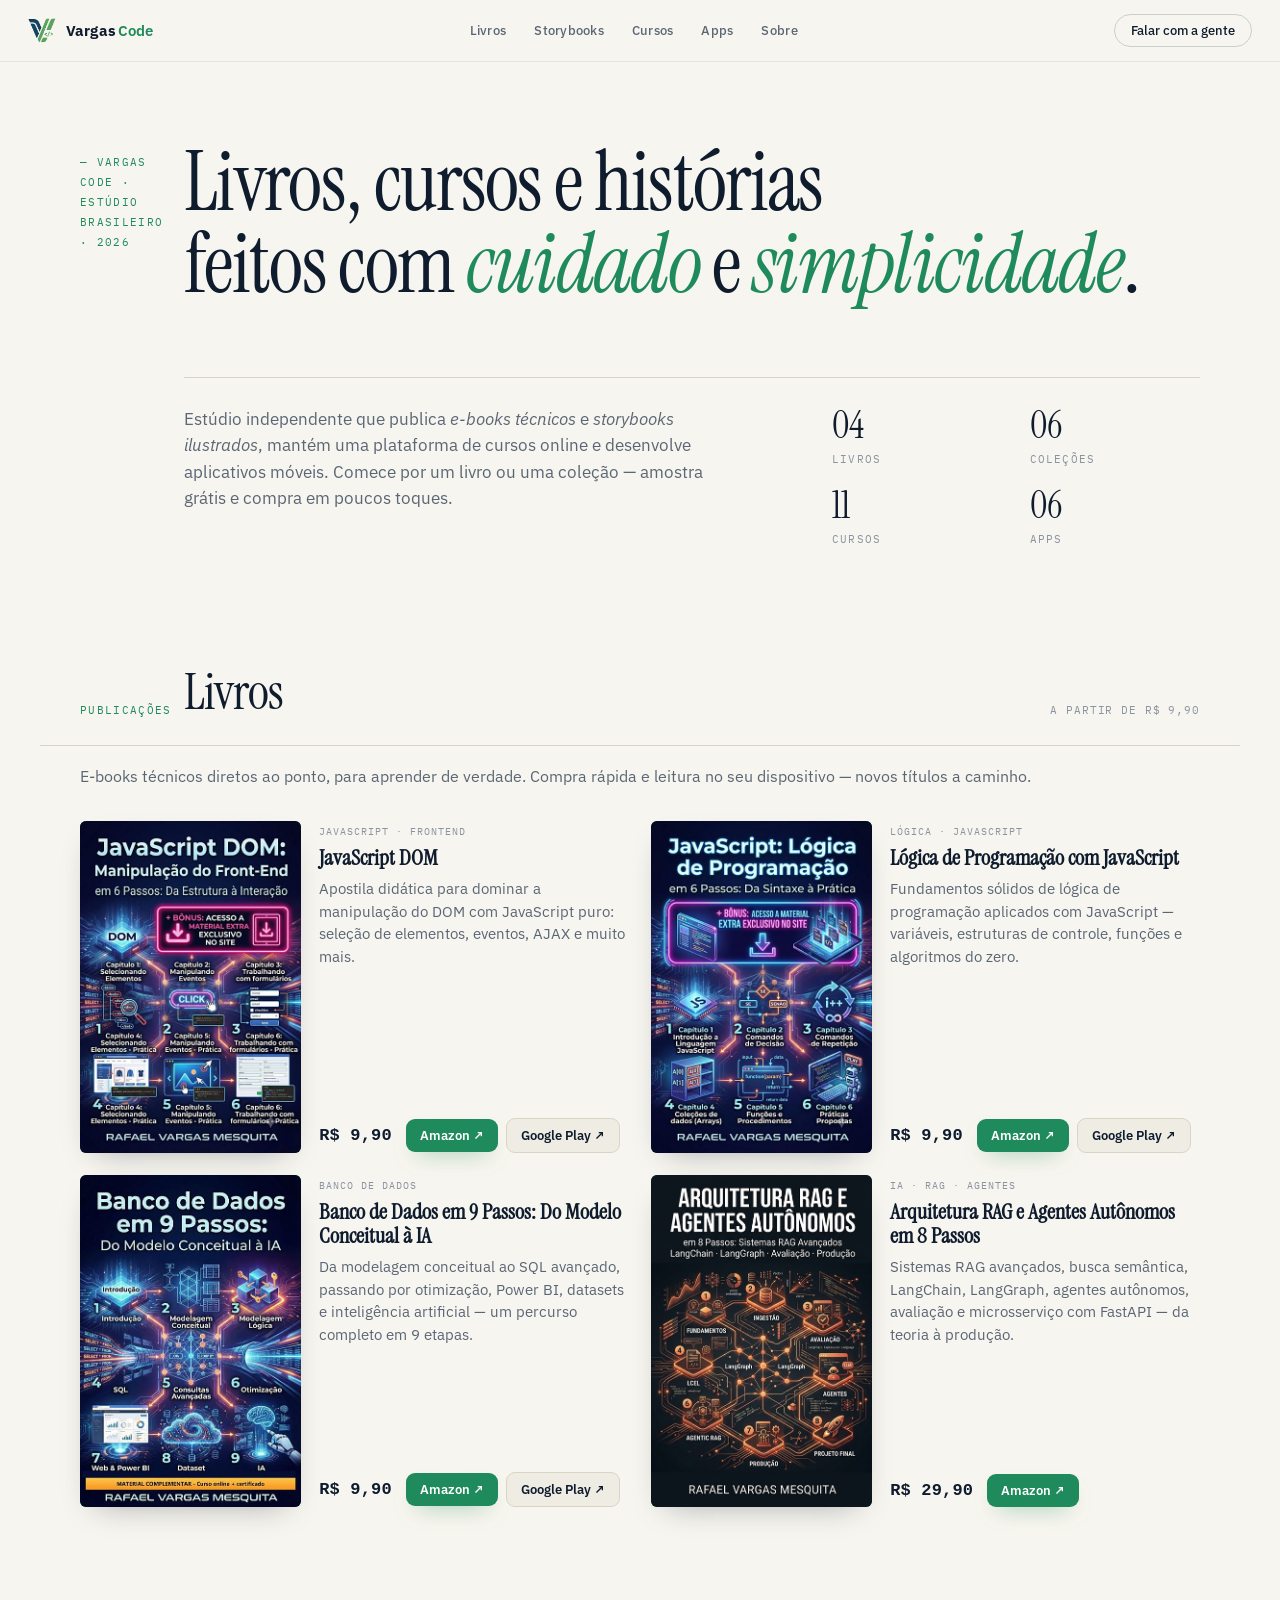
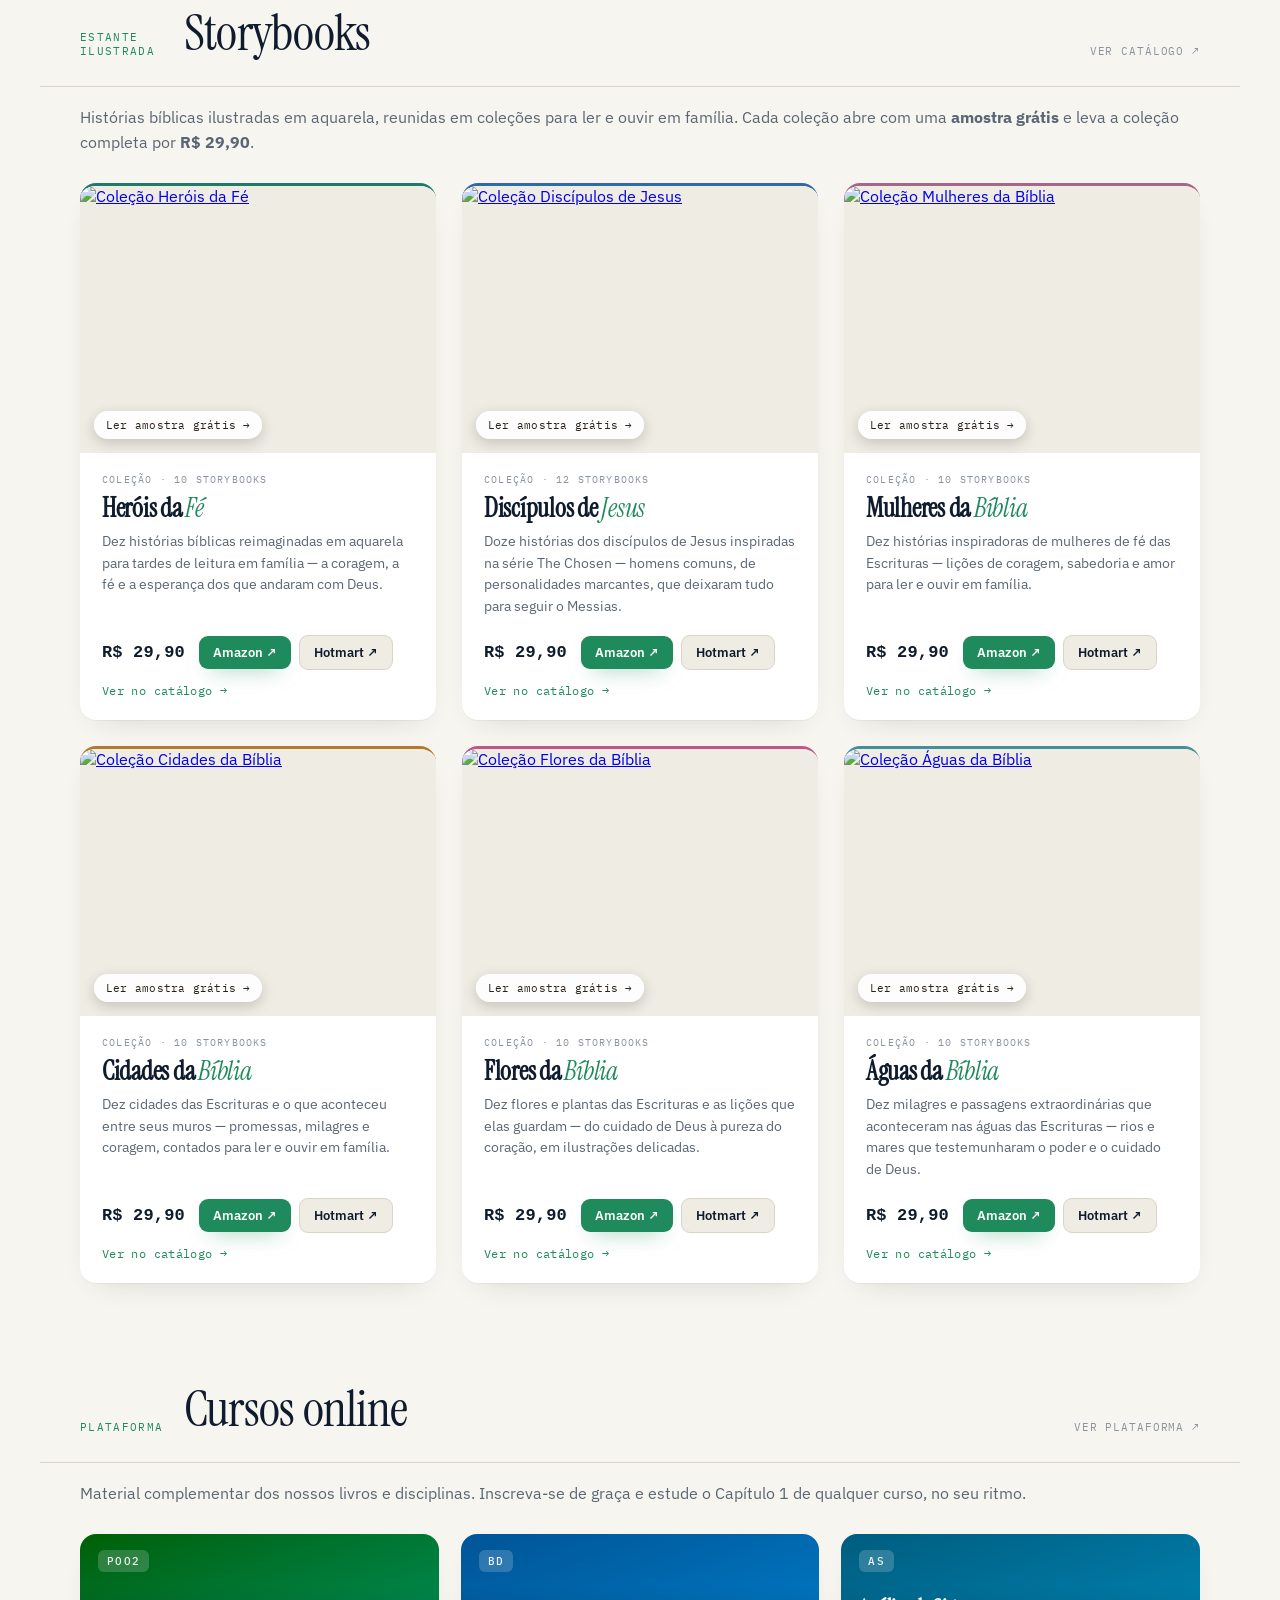
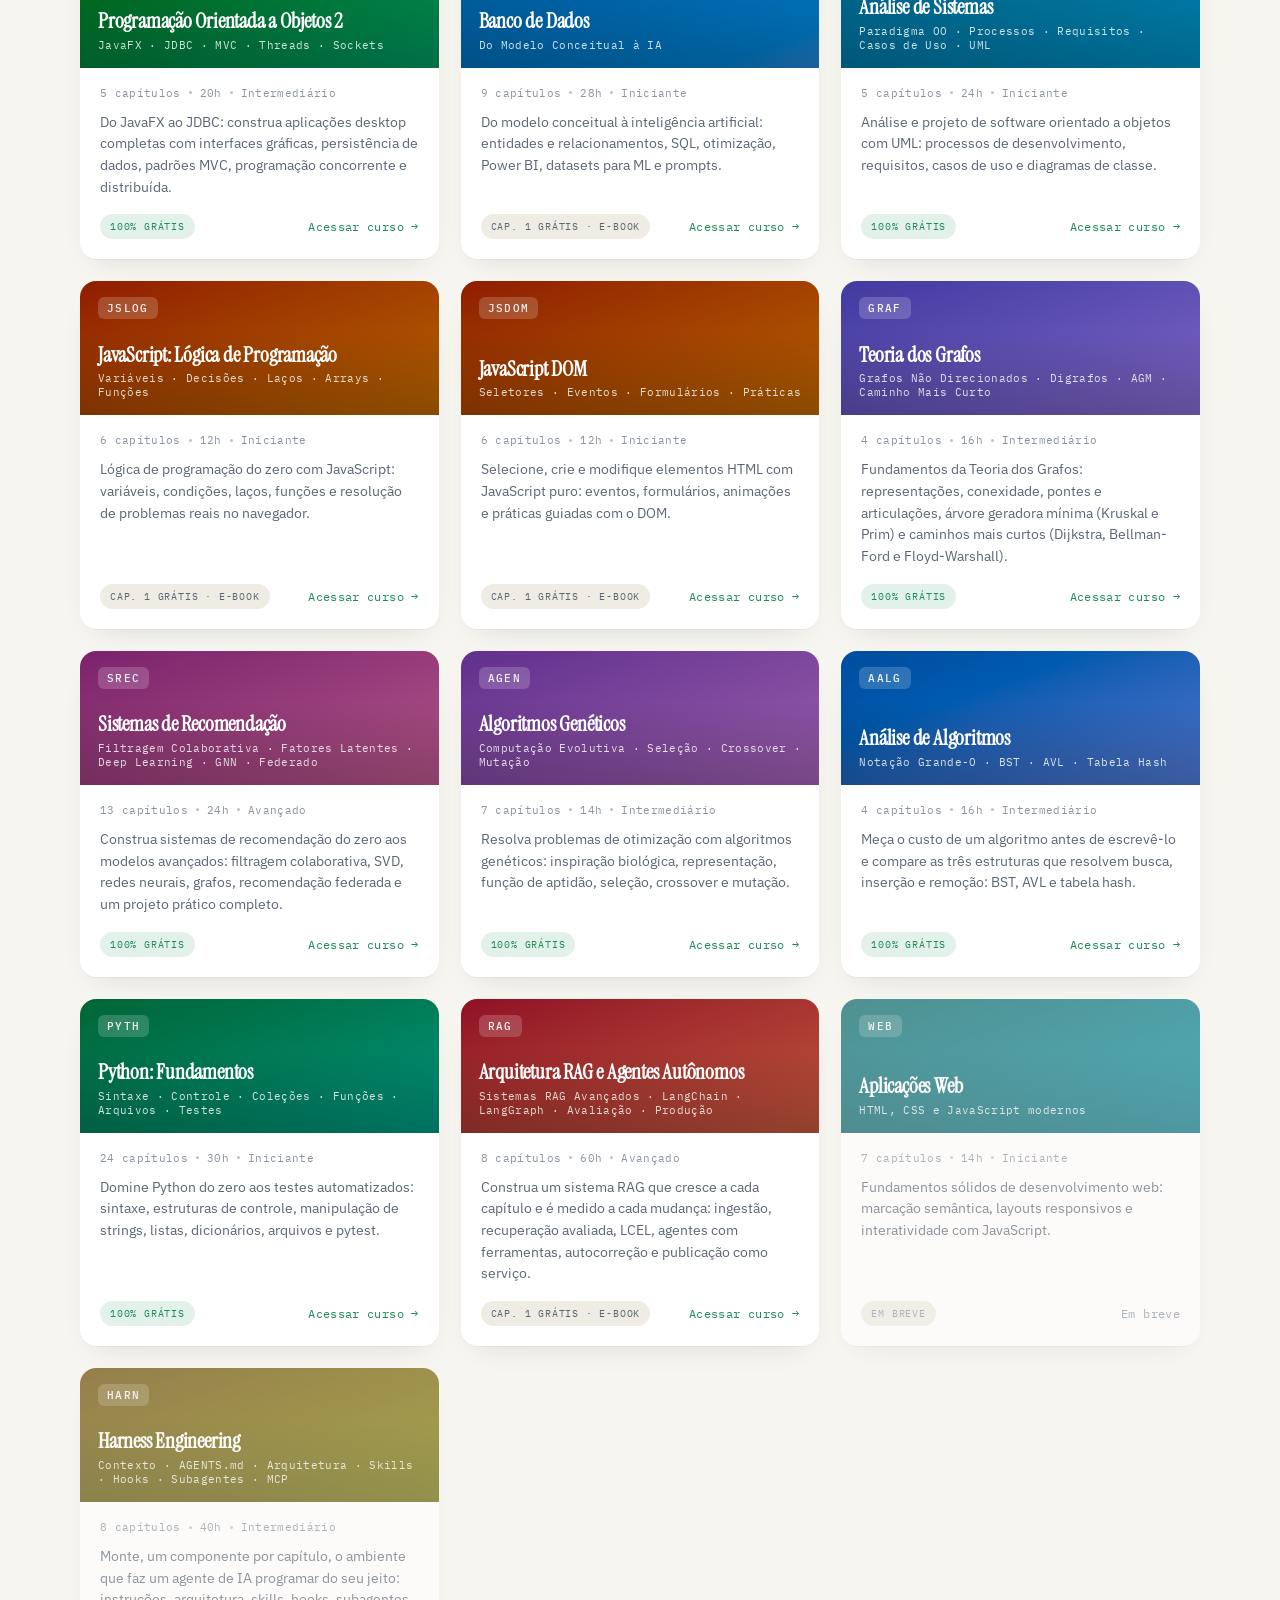
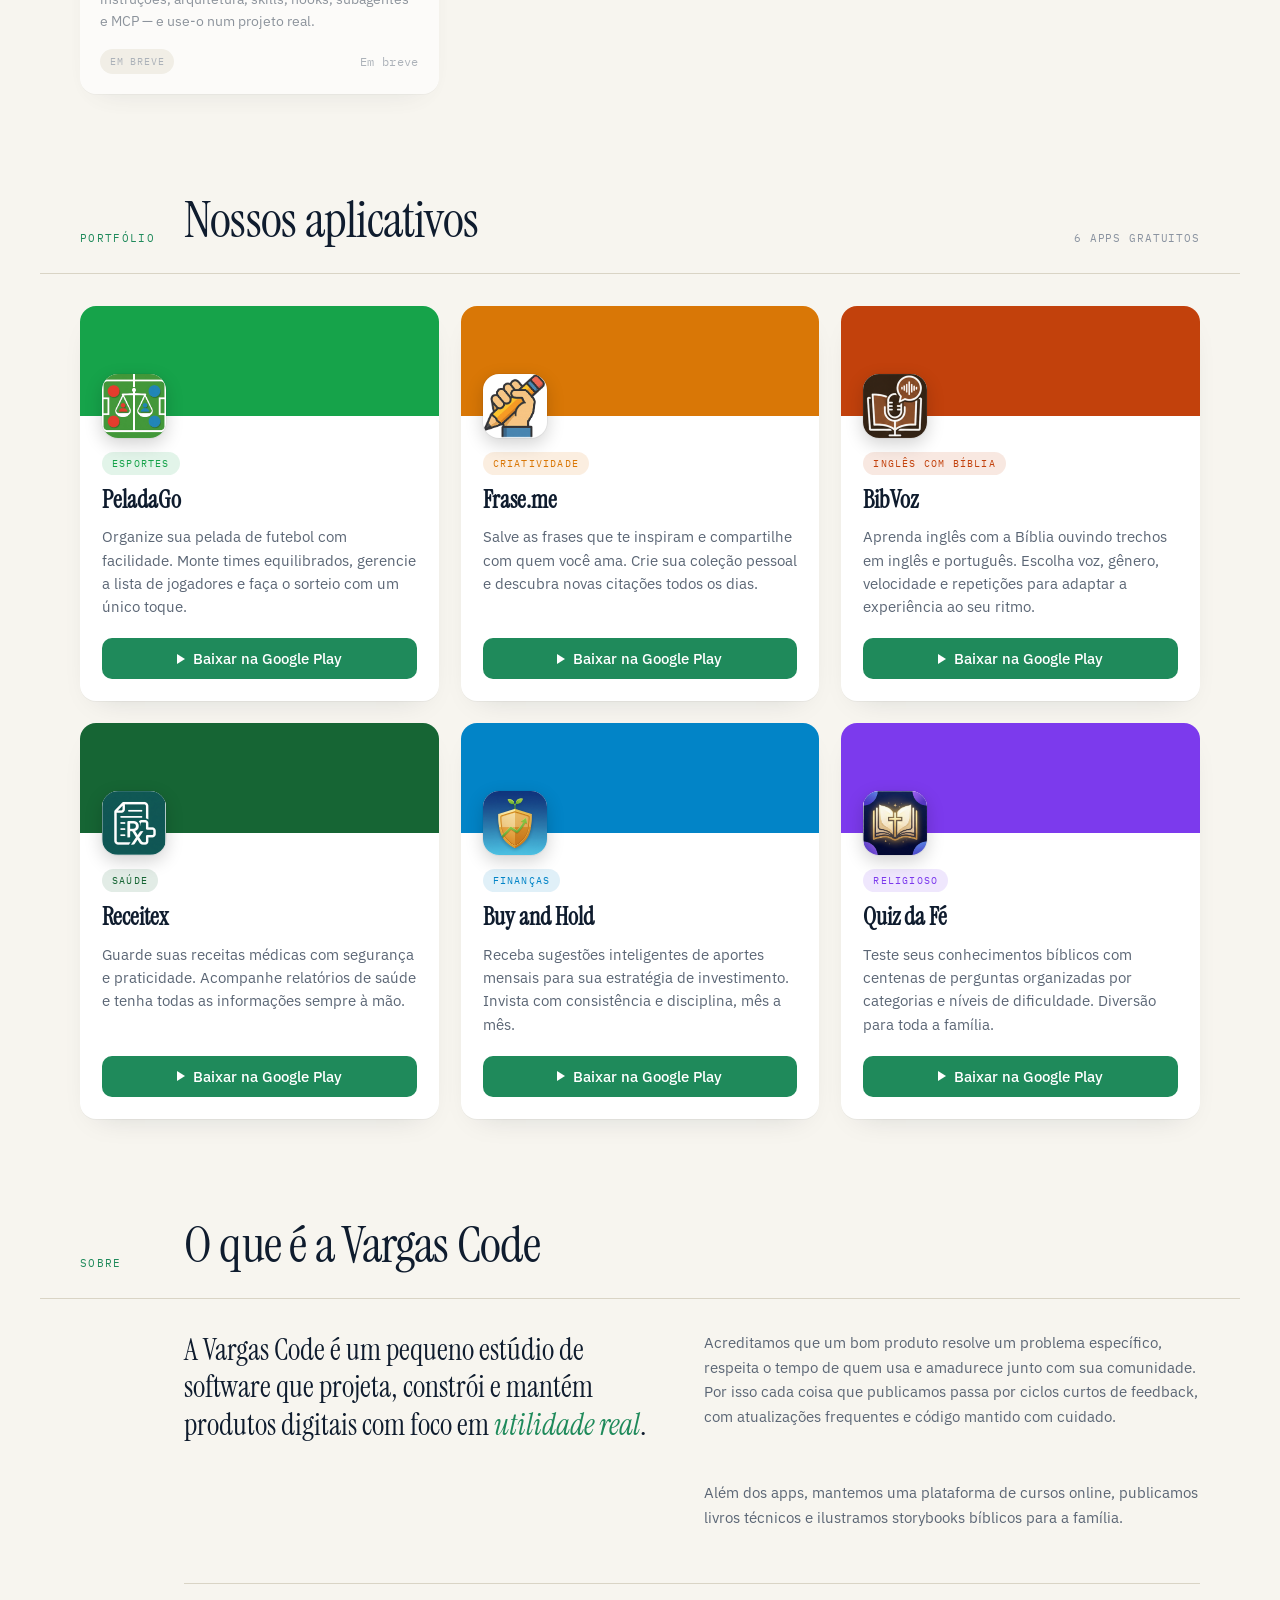
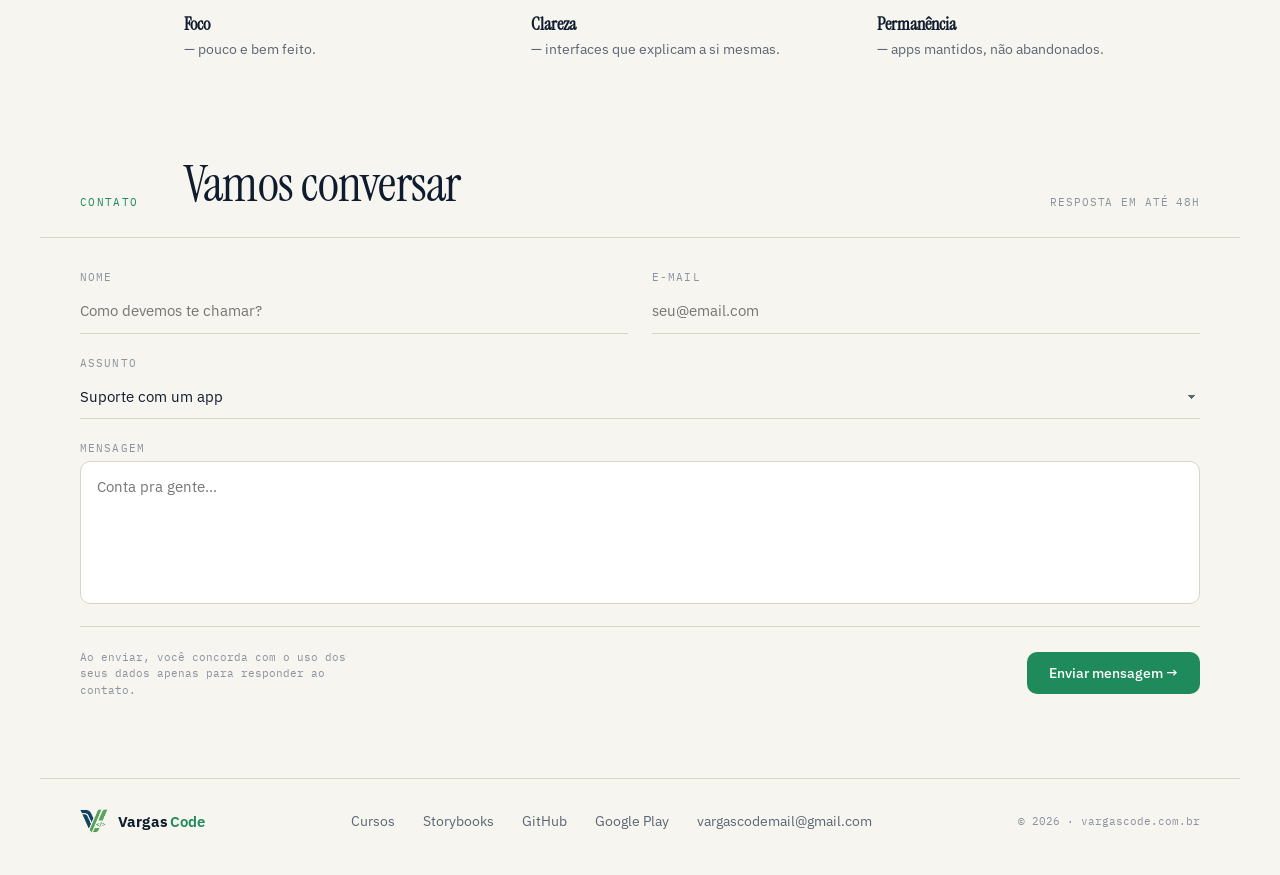
==== commit 47166f52: "Refactor code structure for improved readability and maintainability" ====
--- a/index.html
+++ b/index.html
@@ -57,9 +57,9 @@
         amostra grátis e compra em poucos toques.
       </p>
       <dl class="ed-stats">
-        <div><dt>03</dt><dd>livros</dd></div>
+        <div><dt>04</dt><dd>livros</dd></div>
         <div><dt>06</dt><dd>coleções</dd></div>
-        <div><dt>08</dt><dd>cursos</dd></div>
+        <div><dt>11</dt><dd>cursos</dd></div>
         <div><dt>06</dt><dd>apps</dd></div>
       </dl>
     </div>
@@ -237,7 +237,7 @@
       <span class="st-sec-num">// 02</span>
       <h2>Livros & escrita</h2>
       <span class="st-sec-line"></span>
-      <span class="st-sec-meta">3 títulos</span>
+      <span class="st-sec-meta">4 títulos</span>
     </div>
     <div class="st-books-list"></div>
   </section>
@@ -343,13 +343,13 @@
         <span class="br-hero-line br-l3">QUE&nbsp;SERVEM.</span>
       </h1>
       <aside class="br-hero-side">
-        <p>Pequeno estúdio de software brasileiro. Seis aplicativos publicados, três livros no caminho, zero rodeio.</p>
+        <p>Pequeno estúdio de software brasileiro. Seis aplicativos publicados, quatro livros no caminho, zero rodeio.</p>
         <a class="br-cta" href="#apps-br">VER APLICATIVOS ↓</a>
       </aside>
     </div>
     <div class="br-hero-grid">
       <div><b>06</b><span>APPS</span></div>
-      <div><b>03</b><span>LIVROS</span></div>
+      <div><b>04</b><span>LIVROS</span></div>
       <div><b>2026</b><span>ANO</span></div>
       <div><b>BR</b><span>BASE</span></div>
     </div>
--- a/styles.css
+++ b/styles.css
@@ -257,7 +257,7 @@
 .ed-books-grid {
   max-width: 1200px; margin: 32px auto 0;
   padding: 0 40px;
-  display: grid; grid-template-columns: repeat(3, 1fr);
+  display: grid; grid-template-columns: repeat(2, 1fr);
   gap: 22px;
 }
 .ed-book {
@@ -313,16 +313,31 @@
   letter-spacing: .01em; color: var(--fg);
 }
 .ed-price--free { color: var(--accent); }
+.ed-buy-group {
+  display: inline-flex; align-items: center; flex-wrap: wrap;
+  gap: 8px;
+}
 .ed-buy {
   display: inline-flex; align-items: center; gap: 7px;
   background: var(--accent); color: var(--accent-on);
-  font: 600 14px/1 var(--f-body); text-decoration: none; white-space: nowrap;
-  padding: 12px 16px; border-radius: 10px;
+  font: 600 13px/1 var(--f-body); text-decoration: none; white-space: nowrap;
+  padding: 10px 14px; border-radius: 9px;
   box-shadow: 0 10px 22px -12px color-mix(in oklab, var(--accent) 65%, transparent);
-  transition: filter .2s, transform .2s;
+  transition: filter .2s, transform .2s, background .2s, color .2s;
 }
 .ed-buy:hover { filter: brightness(.93); transform: translateY(-1px); }
 .ed-buy:focus-visible { outline: 2px solid var(--accent); outline-offset: 3px; }
+.ed-buy--alt {
+  background: var(--card-soft);
+  color: var(--fg);
+  border: 1px solid var(--rule);
+  box-shadow: none;
+}
+.ed-buy--alt:hover {
+  background: color-mix(in oklab, var(--card-soft) 70%, var(--rule));
+  filter: none;
+  transform: translateY(-1px);
+}
 .ed-buy--soon {
   background: var(--card-soft); color: var(--fg-soft);
   box-shadow: none; cursor: default; pointer-events: none;
